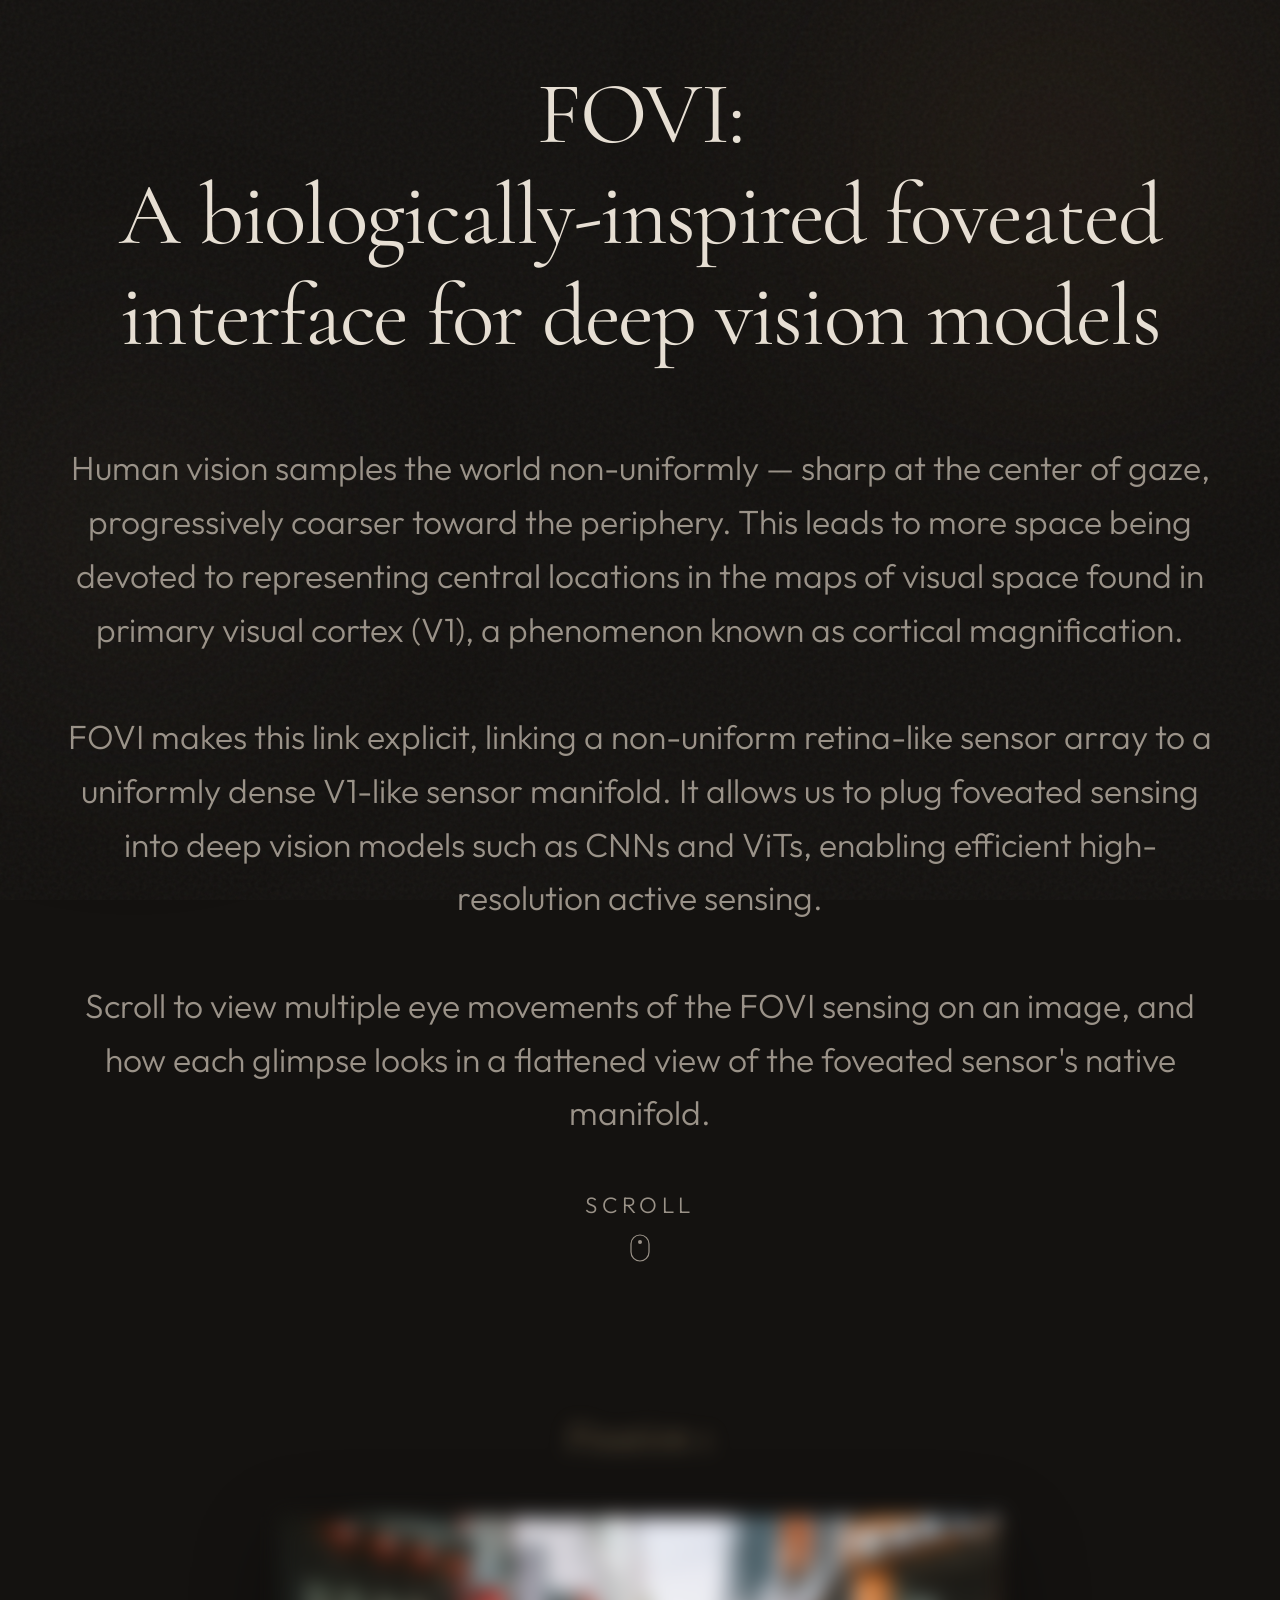
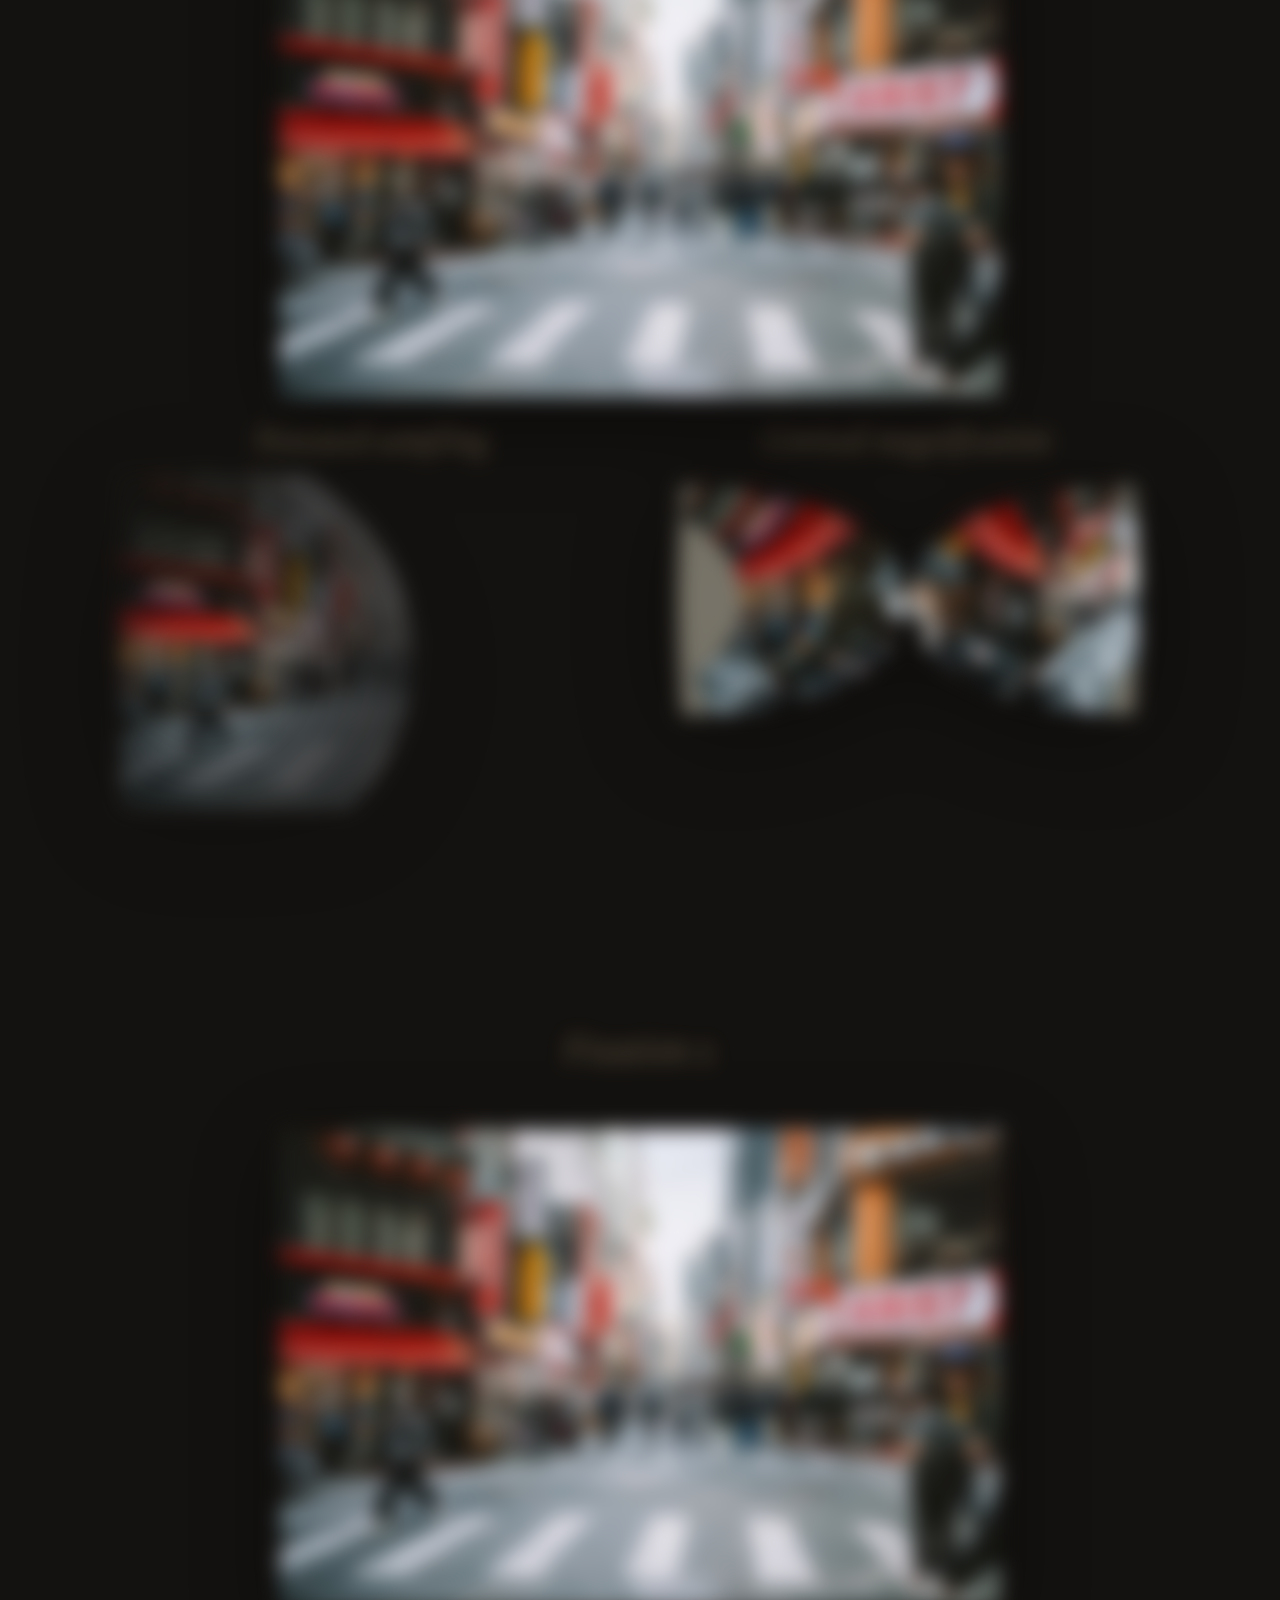
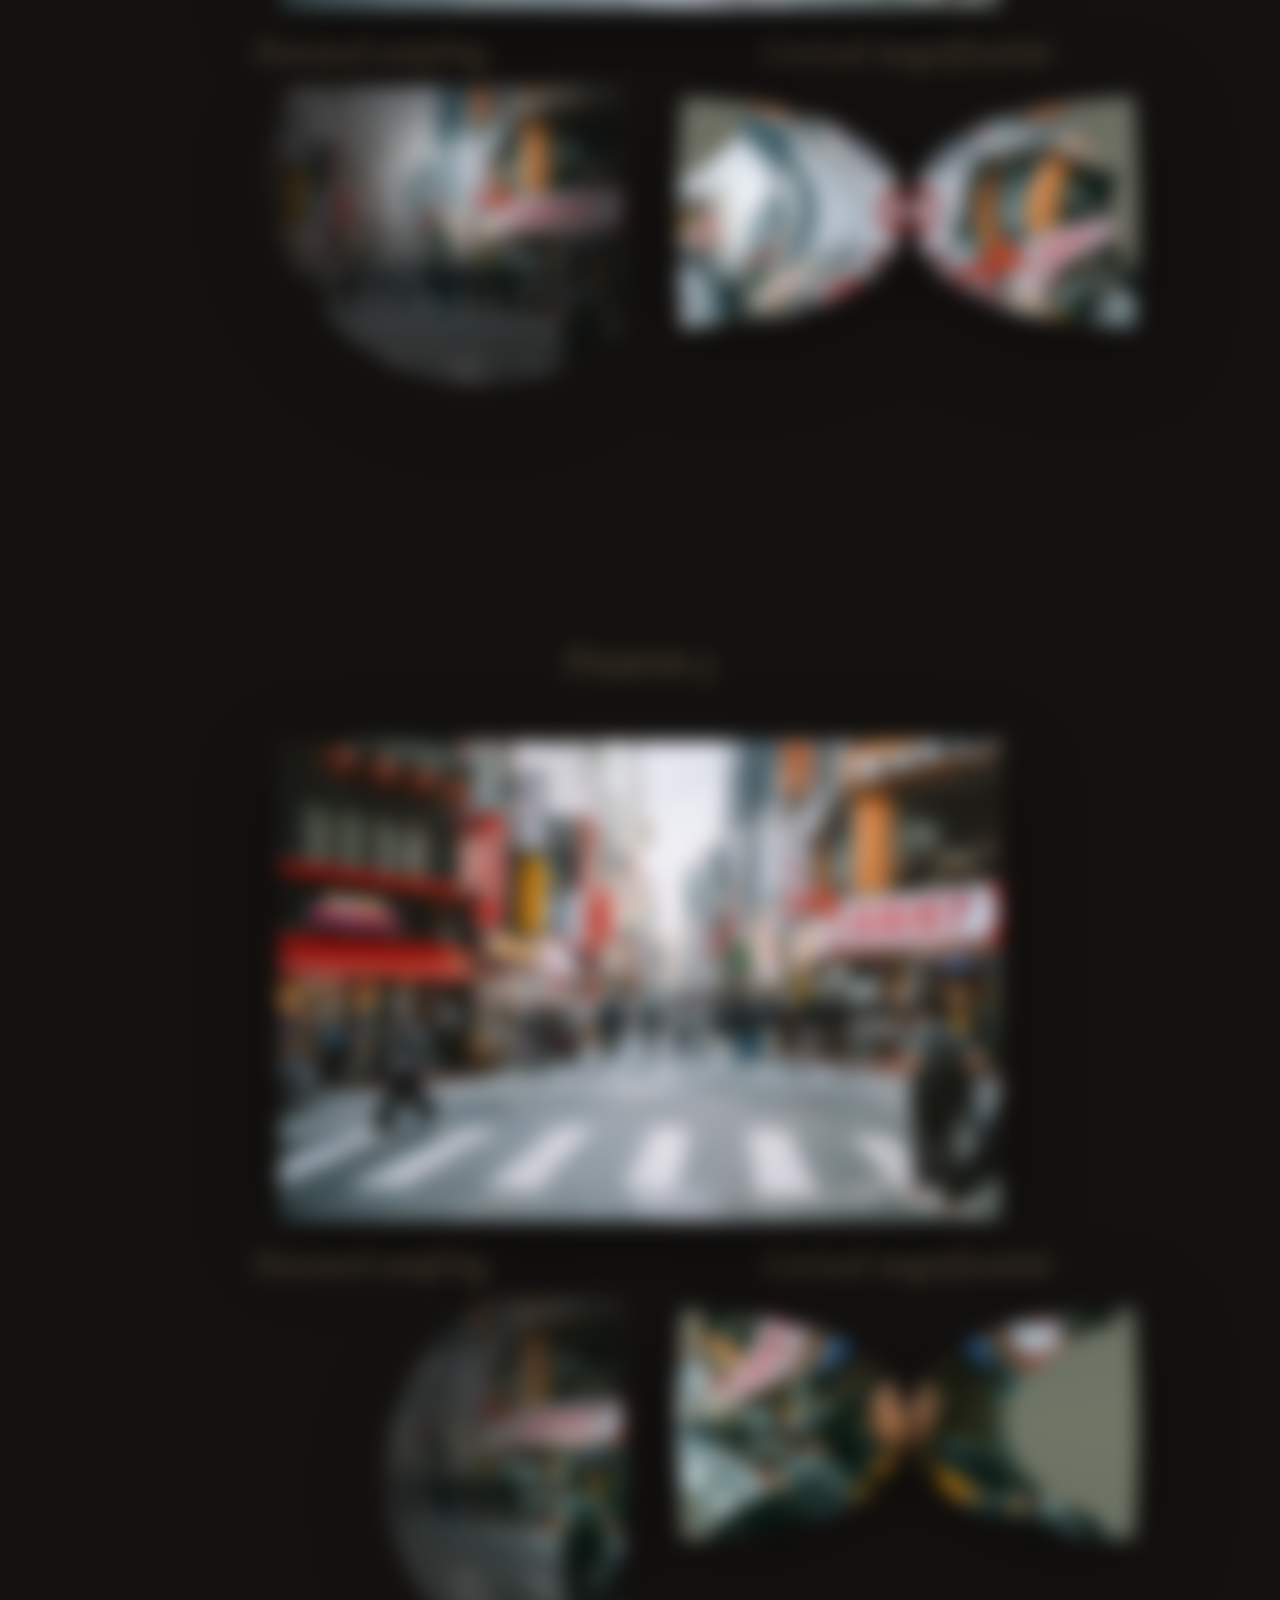
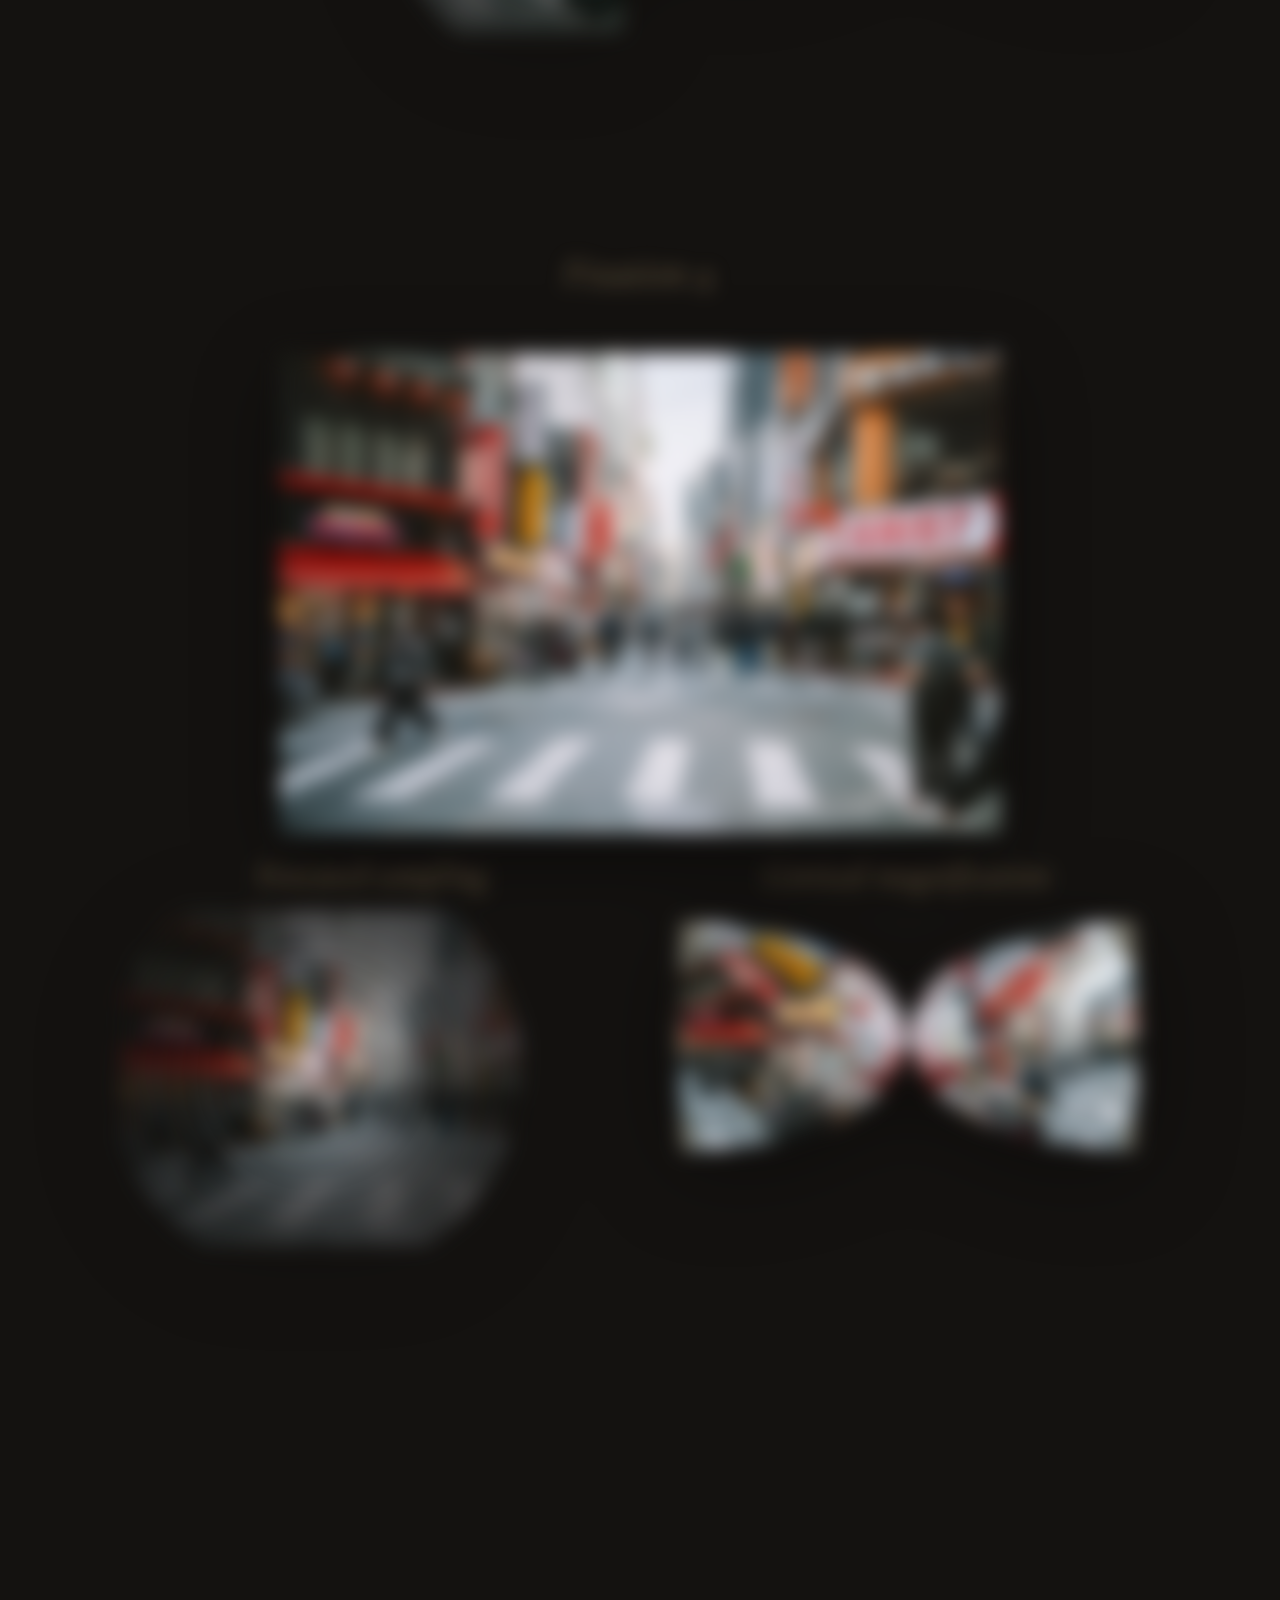
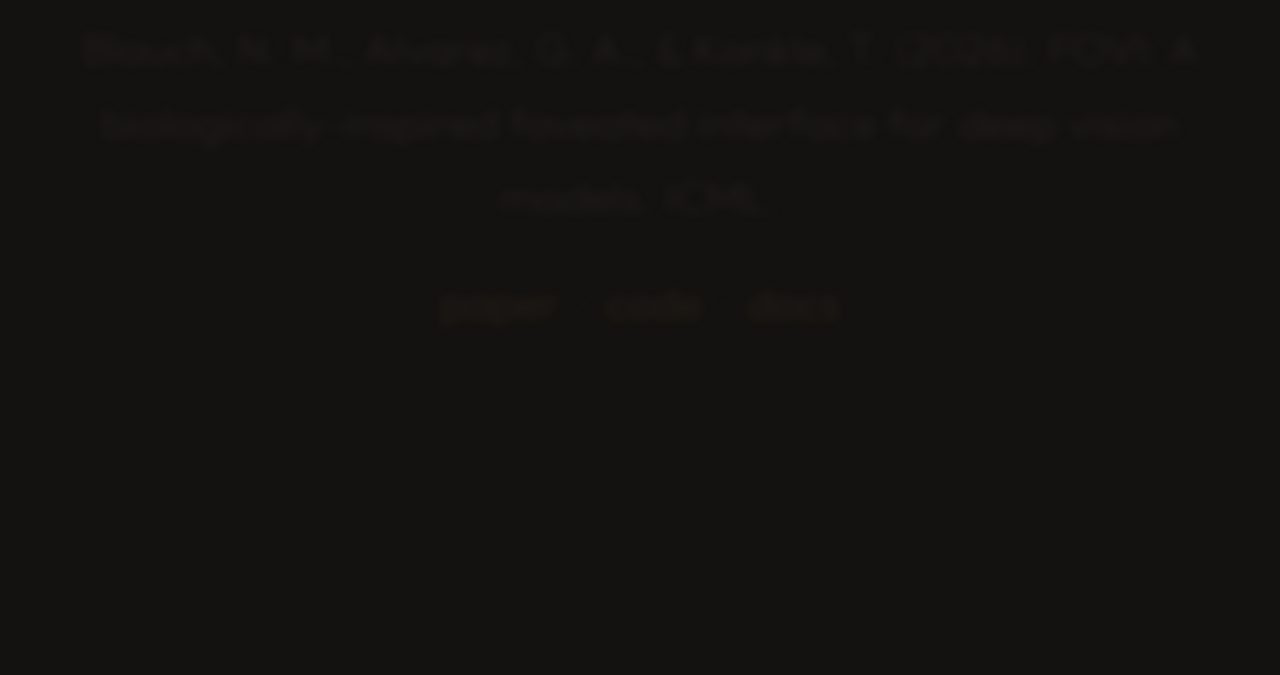
==== web/foveated-player/index.html @ 20cbcf08 "Add interactive foveated sampling demo and restructure GitHub Pages layout. Serve the scroll-driven " ====
<!DOCTYPE html>
<html lang="en">
<head>
  <meta charset="UTF-8">
  <meta name="viewport" content="width=device-width, initial-scale=1.0">
  <title>FOVI — Foveated sampling demo</title>
  <link rel="preconnect" href="https://fonts.googleapis.com">
  <link rel="preconnect" href="https://fonts.gstatic.com" crossorigin>
  <link href="https://fonts.googleapis.com/css2?family=Cormorant+Garamond:ital,wght@0,400;0,500;1,400&family=Outfit:wght@300;400&display=swap" rel="stylesheet">
  <link rel="stylesheet" href="player.css">
</head>
<body>
  <div class="grain" aria-hidden="true"></div>
  <div class="glow glow-a" aria-hidden="true"></div>
  <div class="glow glow-b" aria-hidden="true"></div>

  <header class="intro" id="intro">
    <h1>FOVI:<br>A biologically-inspired foveated interface for deep vision models</h1>
    <p class="lede"><br>Human vision samples the world non-uniformly — sharp at the center of gaze, progressively coarser toward the periphery. This leads to more space being devoted to representing central locations in the maps of visual space found in primary visual cortex (V1), a phenomenon known as cortical magnification. 
    <br><br> 
    FOVI makes this link explicit, linking a non-uniform retina-like sensor array to a uniformly dense V1-like sensor manifold. It allows us to plug foveated sensing into deep vision models such as CNNs and ViTs, enabling efficient high-resolution active sensing. 
    <br><br>  
    Scroll to view multiple eye movements of the FOVI sensing on an image, and how each glimpse looks in a flattened view of the foveated sensor's native manifold. 
    </p>
    <div class="scroll-hint">
      <span>Scroll</span>
      <svg width="20" height="28" viewBox="0 0 20 28" fill="none" aria-hidden="true">
        <rect x="1" y="1" width="18" height="26" rx="9" stroke="currentColor" stroke-width="1.2"/>
        <circle class="scroll-dot" cx="10" cy="8" r="2" fill="currentColor"/>
      </svg>
    </div>
  </header>

  <main class="sequence" id="sequence" aria-live="polite"></main>

  <footer class="outro" id="outro">
    <div class="outro-inner">
      <p class="outro-citation">
        Blauch, N. M., Alvarez, G. A., &amp; Konkle, T. (2026). FOVI: A biologically-inspired foveated interface for deep vision models. ICML.
      </p>
      <nav class="outro-links" aria-label="Project links">
        <a href="https://arxiv.org/abs/2602.03766" target="_blank" rel="noopener noreferrer">paper</a>
        <span class="outro-links-sep" aria-hidden="true">·</span>
        <a href="https://github.com/nblauch/fovi" target="_blank" rel="noopener noreferrer">code</a>
        <span class="outro-links-sep" aria-hidden="true">·</span>
        <a href="docs/">docs</a>
      </nav>
    </div>
  </footer>

  <script src="player.js"></script>
</body>
</html>
---- web/foveated-player/player.css ----
:root {
  --bg: #141210;
  --bg-soft: #1c1916;
  --text: #e8e0d4;
  --text-dim: #9a9288;
  --accent: #c4a574;
  --accent-soft: rgba(196, 165, 116, 0.15);
  --ease-out: cubic-bezier(0.22, 1, 0.36, 1);
  --font-display: "Cormorant Garamond", "Times New Roman", serif;
  --font-body: "Outfit", system-ui, sans-serif;
  --prose-max: min(94vw, 100rem);
  --title-max: min(96vw, 150rem);
}

*,
*::before,
*::after {
  box-sizing: border-box;
}

html {
  scroll-behavior: smooth;
}

body {
  margin: 0;
  font-family: var(--font-body);
  font-weight: 300;
  font-size: 2rem;
  background: var(--bg);
  color: var(--text);
  line-height: 1.6;
  overflow-x: hidden;
}

.grain {
  pointer-events: none;
  position: fixed;
  inset: 0;
  z-index: 1000;
  opacity: 0.045;
  background-image: url("data:image/svg+xml,%3Csvg viewBox='0 0 256 256' xmlns='http://www.w3.org/2000/svg'%3E%3Cfilter id='n'%3E%3CfeTurbulence type='fractalNoise' baseFrequency='0.85' numOctaves='4' stitchTiles='stitch'/%3E%3C/filter%3E%3Crect width='100%25' height='100%25' filter='url(%23n)'/%3E%3C/svg%3E");
}

.glow {
  pointer-events: none;
  position: fixed;
  border-radius: 50%;
  filter: blur(90px);
  opacity: 0.35;
  z-index: 0;
}

.glow-a {
  width: 55vw;
  height: 55vw;
  top: -15vw;
  right: -10vw;
  background: radial-gradient(circle, #3d2e1f 0%, transparent 70%);
}

.glow-b {
  width: 45vw;
  height: 45vw;
  bottom: 10vh;
  left: -12vw;
  background: radial-gradient(circle, #2a2520 0%, transparent 70%);
}

.intro {
  position: relative;
  z-index: 1;
  min-height: 92vh;
  display: flex;
  flex-direction: column;
  align-items: center;
  justify-content: center;
  text-align: center;
  padding: 4rem clamp(1.25rem, 5vw, 4rem) 3rem;
}

.eyebrow {
  margin: 0 0 0.75rem;
  font-size: 1.5rem;
  letter-spacing: 0.28em;
  text-transform: uppercase;
  color: var(--accent);
  width: 100%;
  max-width: var(--title-max);
}

.intro h1 {
  margin: 0;
  font-family: var(--font-display);
  font-size: clamp(3.5rem, 9vw, 5.5rem);
  font-weight: 400;
  letter-spacing: -0.02em;
  line-height: 1.15;
  width: 100%;
  max-width: var(--title-max);
}

.lede {
  margin: 1.25rem auto 0;
  width: 100%;
  max-width: var(--prose-max);
  font-size: 2.1rem;
  color: var(--text-dim);
}

.scroll-hint {
  margin-top: 3rem;
  display: flex;
  flex-direction: column;
  align-items: center;
  gap: 0.6rem;
  font-size: 1.4rem;
  letter-spacing: 0.2em;
  text-transform: uppercase;
  color: var(--text-dim);
  animation: float 2.8s var(--ease-out) infinite;
}

.scroll-dot {
  animation: scroll-pulse 2.8s var(--ease-out) infinite;
}

@keyframes float {
  0%, 100% { transform: translateY(0); opacity: 0.7; }
  50% { transform: translateY(6px); opacity: 1; }
}

@keyframes scroll-pulse {
  0%, 100% { transform: translateY(0); opacity: 0.5; }
  50% { transform: translateY(8px); opacity: 1; }
}

.sequence {
  position: relative;
  z-index: 1;
  max-width: 1080px;
  margin: 0 auto;
  padding: 0 1.25rem 4rem;
}

.beat {
  --reveal: 0;
  min-height: 88vh;
  display: flex;
  align-items: center;
  justify-content: center;
  padding: 4rem 0;
  opacity: calc(0.08 + 0.92 * var(--reveal));
  transform: translateY(calc((1 - var(--reveal)) * 48px))
             scale(calc(0.97 + 0.03 * var(--reveal)));
  filter: blur(calc((1 - var(--reveal)) * 10px));
  transition: opacity 0.05s linear, transform 0.05s linear, filter 0.05s linear;
  will-change: opacity, transform, filter;
}

.fixation-set + .fixation-set {
  margin-top: 3rem;
}

.fixation-set-inner {
  width: 100%;
  display: flex;
  flex-direction: column;
  align-items: center;
  gap: 1rem;
}

.fixation-source {
  width: 100%;
  display: flex;
  flex-direction: column;
  align-items: center;
  gap: 1rem;
}

.fixation-views {
  width: 100%;
}

.beat-inner {
  width: 100%;
  display: flex;
  flex-direction: column;
  align-items: center;
  gap: 1rem;
}

.beat-index {
  font-family: var(--font-display);
  font-size: 2.2rem;
  font-style: italic;
  color: var(--accent);
  letter-spacing: 0.06em;
}

.source-frame {
  position: relative;
  width: min(92vw, 720px);
  border-radius: 2px;
  overflow: hidden;
  box-shadow:
    0 24px 80px rgba(0, 0, 0, 0.45),
    0 0 0 1px rgba(196, 165, 116, 0.08);
}

.source-frame canvas,
.source-frame img {
  display: block;
  width: 100%;
  height: auto;
  vertical-align: middle;
}

.views-pair {
  width: 100%;
  display: grid;
  grid-template-columns: 1fr 1fr;
  gap: clamp(1rem, 2.5vw, 2rem);
  align-items: start;
}

.view-cell {
  display: flex;
  flex-direction: column;
  align-items: center;
  gap: 0.65rem;
  width: 100%;
}

.view-subtitle {
  margin: 0;
  font-family: var(--font-display);
  font-size: 2rem;
  font-style: italic;
  letter-spacing: 0.04em;
  color: var(--accent);
  text-align: center;
}

@media (max-width: 720px) {
  .views-pair {
    grid-template-columns: 1fr;
  }
}

.view-frame {
  position: relative;
  border-radius: 2px;
  overflow: visible;
  background: transparent;
  display: flex;
  align-items: center;
  justify-content: center;
  min-height: 180px;
  width: 100%;
}

.view-frame--global {
  max-height: min(70vh, 520px);
  width: 100%;
}

.view-frame--flat {
  aspect-ratio: 2 / 1;
  max-height: min(70vh, 520px);
}

.view-frame img {
  display: block;
  max-width: 100%;
  max-height: 100%;
  width: auto;
  height: auto;
  object-fit: contain;
  filter: drop-shadow(0 16px 48px rgba(0, 0, 0, 0.45));
}

.outro {
  position: relative;
  z-index: 1;
  min-height: 100vh;
  display: flex;
  align-items: center;
  justify-content: center;
  padding: 6rem clamp(1.25rem, 5vw, 4rem) 12rem;
  --reveal: 0;
  opacity: calc(0.1 + 0.9 * var(--reveal));
  filter: blur(calc((1 - var(--reveal)) * 6px));
}

.outro-inner {
  width: 100%;
  max-width: var(--prose-max);
  text-align: center;
}

.outro-citation {
  margin: 0;
  font-size: 2.8rem;
  line-height: 1.65;
  color: var(--text-dim);
}

.outro-citation a {
  color: var(--accent);
  text-decoration: none;
  border-bottom: 1px solid rgba(196, 165, 116, 0.35);
}

.outro-citation a:hover {
  border-bottom-color: var(--accent);
}

.outro-links {
  margin: 2rem 0 0;
  display: flex;
  flex-wrap: wrap;
  align-items: center;
  justify-content: center;
  gap: 0.75rem 1.25rem;
  font-size: 2.8rem;
  line-height: 1.65;
}

.outro-links a {
  color: var(--accent);
  text-decoration: none;
  border-bottom: 1px solid rgba(196, 165, 116, 0.35);
}

.outro-links a:hover {
  border-bottom-color: var(--accent);
}

.outro-links-sep {
  color: var(--text-dim);
}

.loading {
  min-height: 50vh;
  display: flex;
  align-items: center;
  justify-content: center;
  color: var(--text-dim);
  font-style: italic;
  font-family: var(--font-display);
  font-size: 2.4rem;
}

.error {
  color: #c49a8a;
  text-align: center;
  padding: 3rem;
  font-size: 2rem;
}

@media (prefers-reduced-motion: reduce) {
  .beat,
  .outro {
    filter: none;
    transform: none;
    opacity: 1;
    transition: none;
  }

  .scroll-hint {
    animation: none;
  }
}
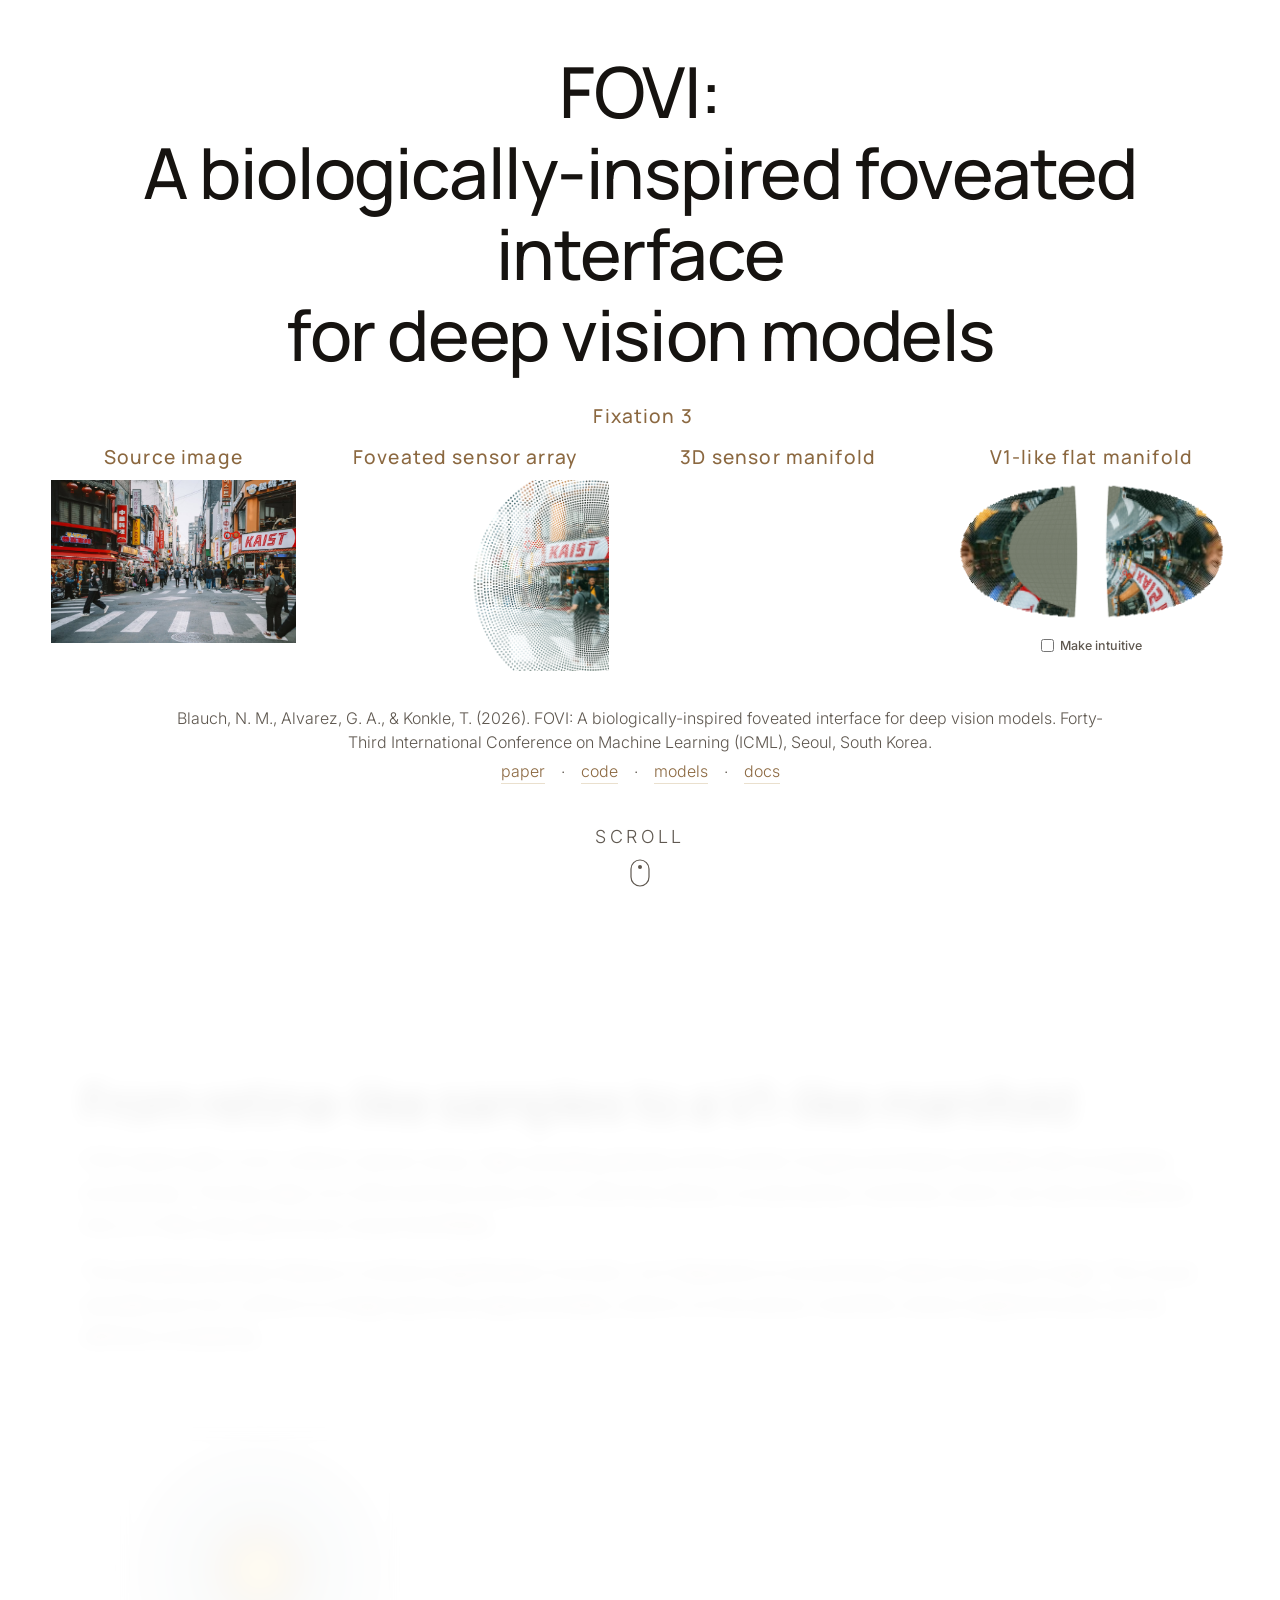
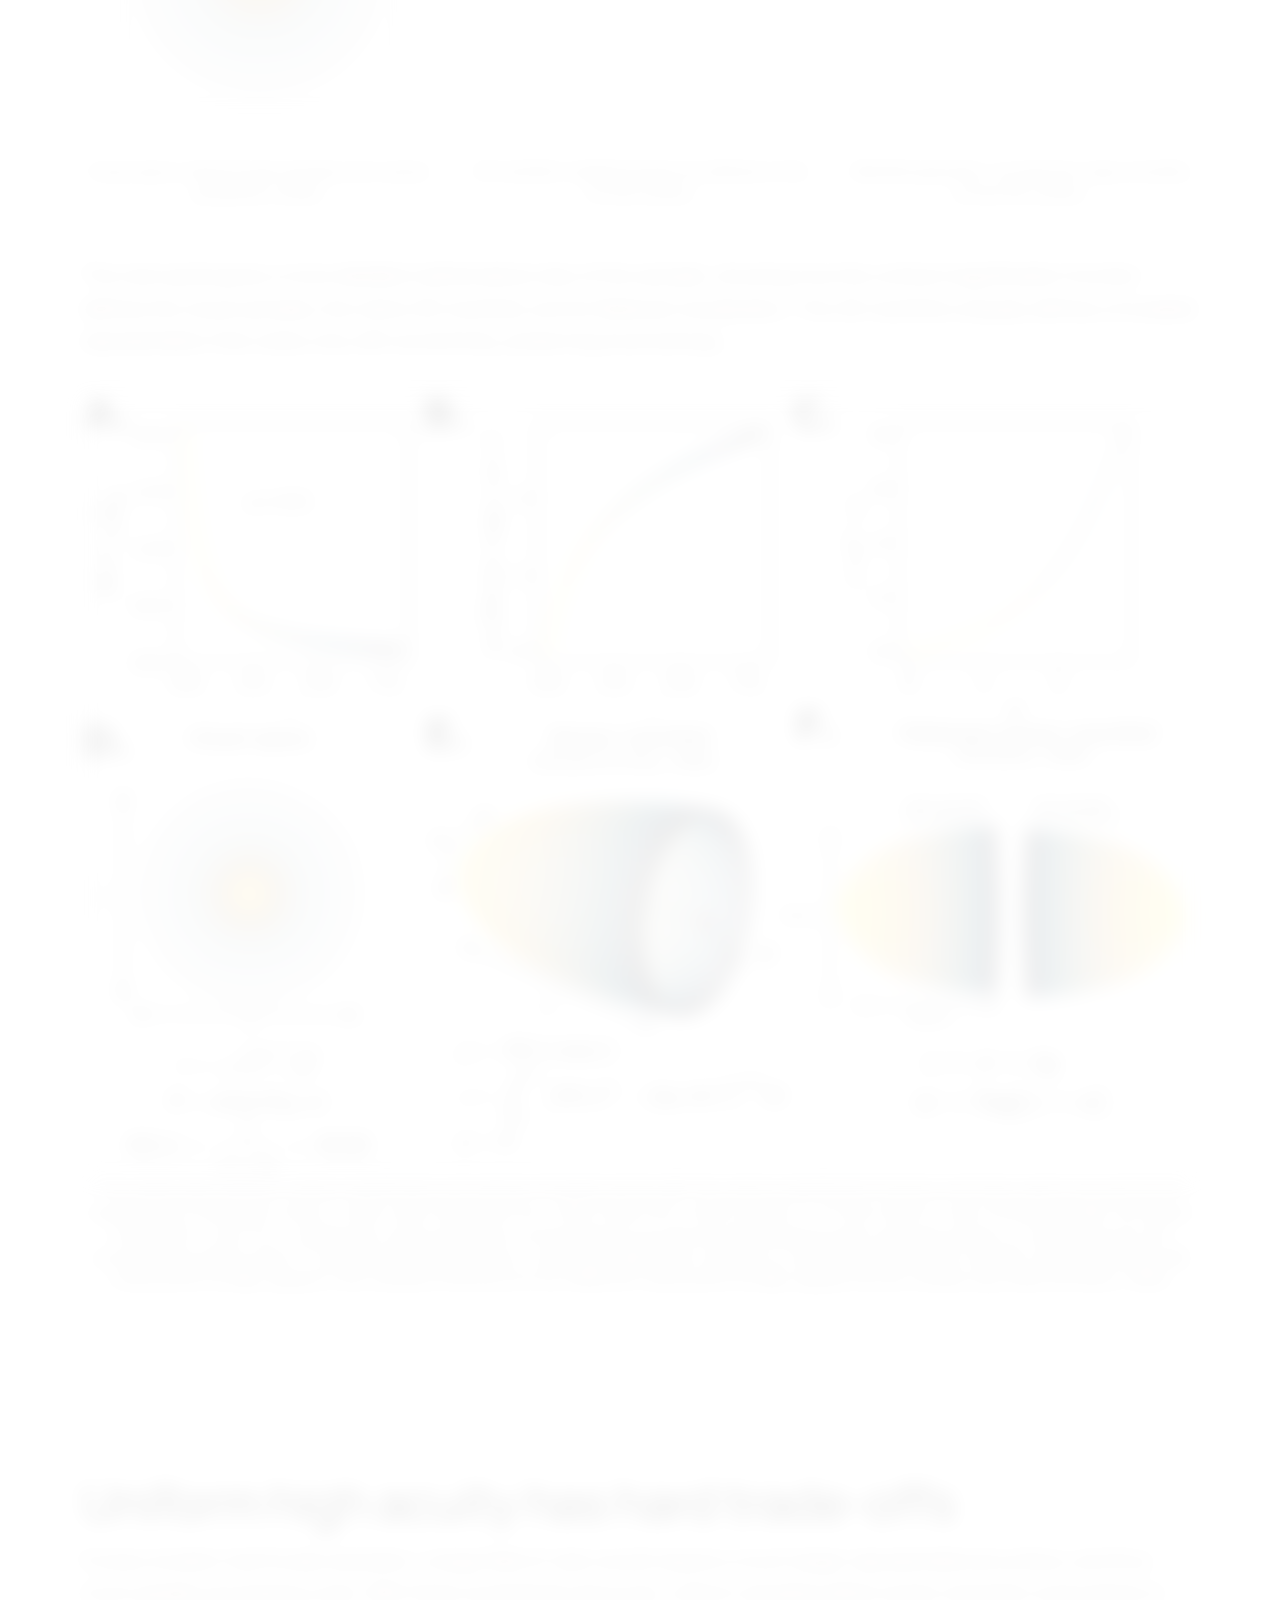
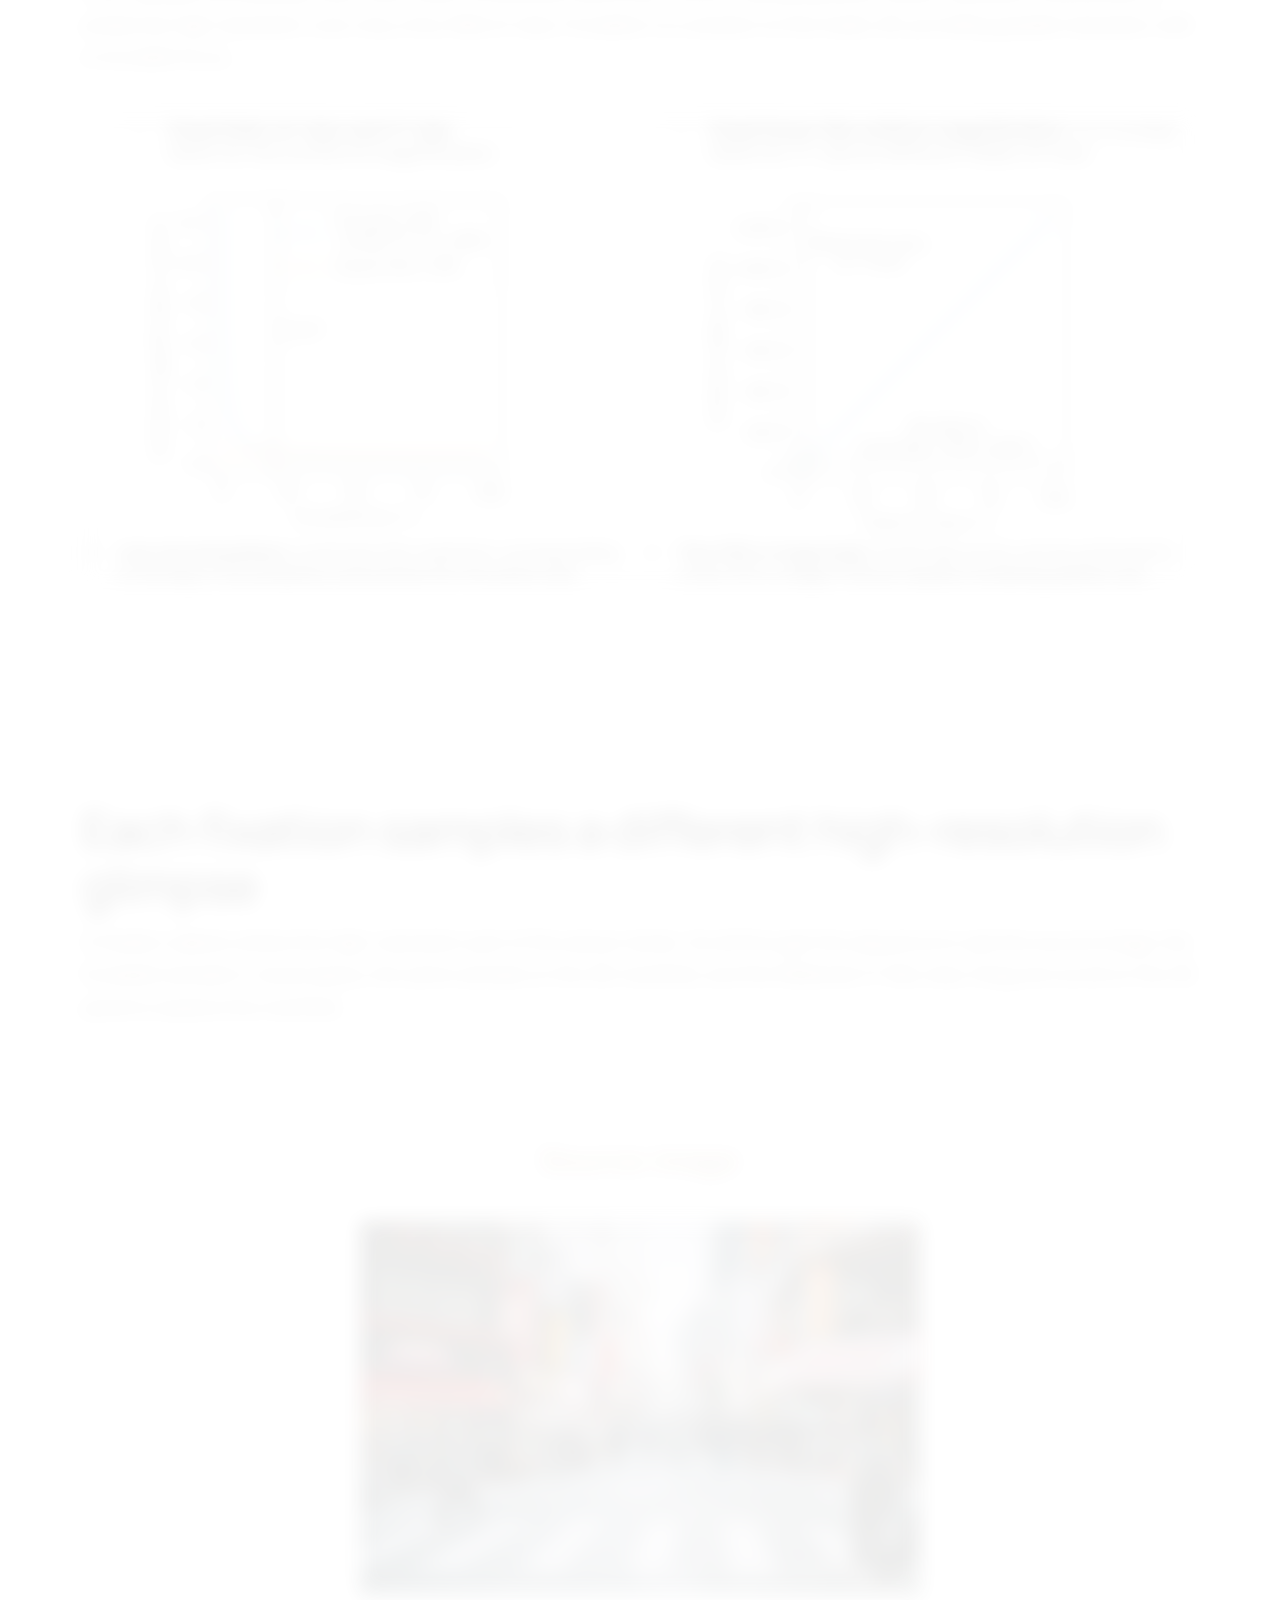
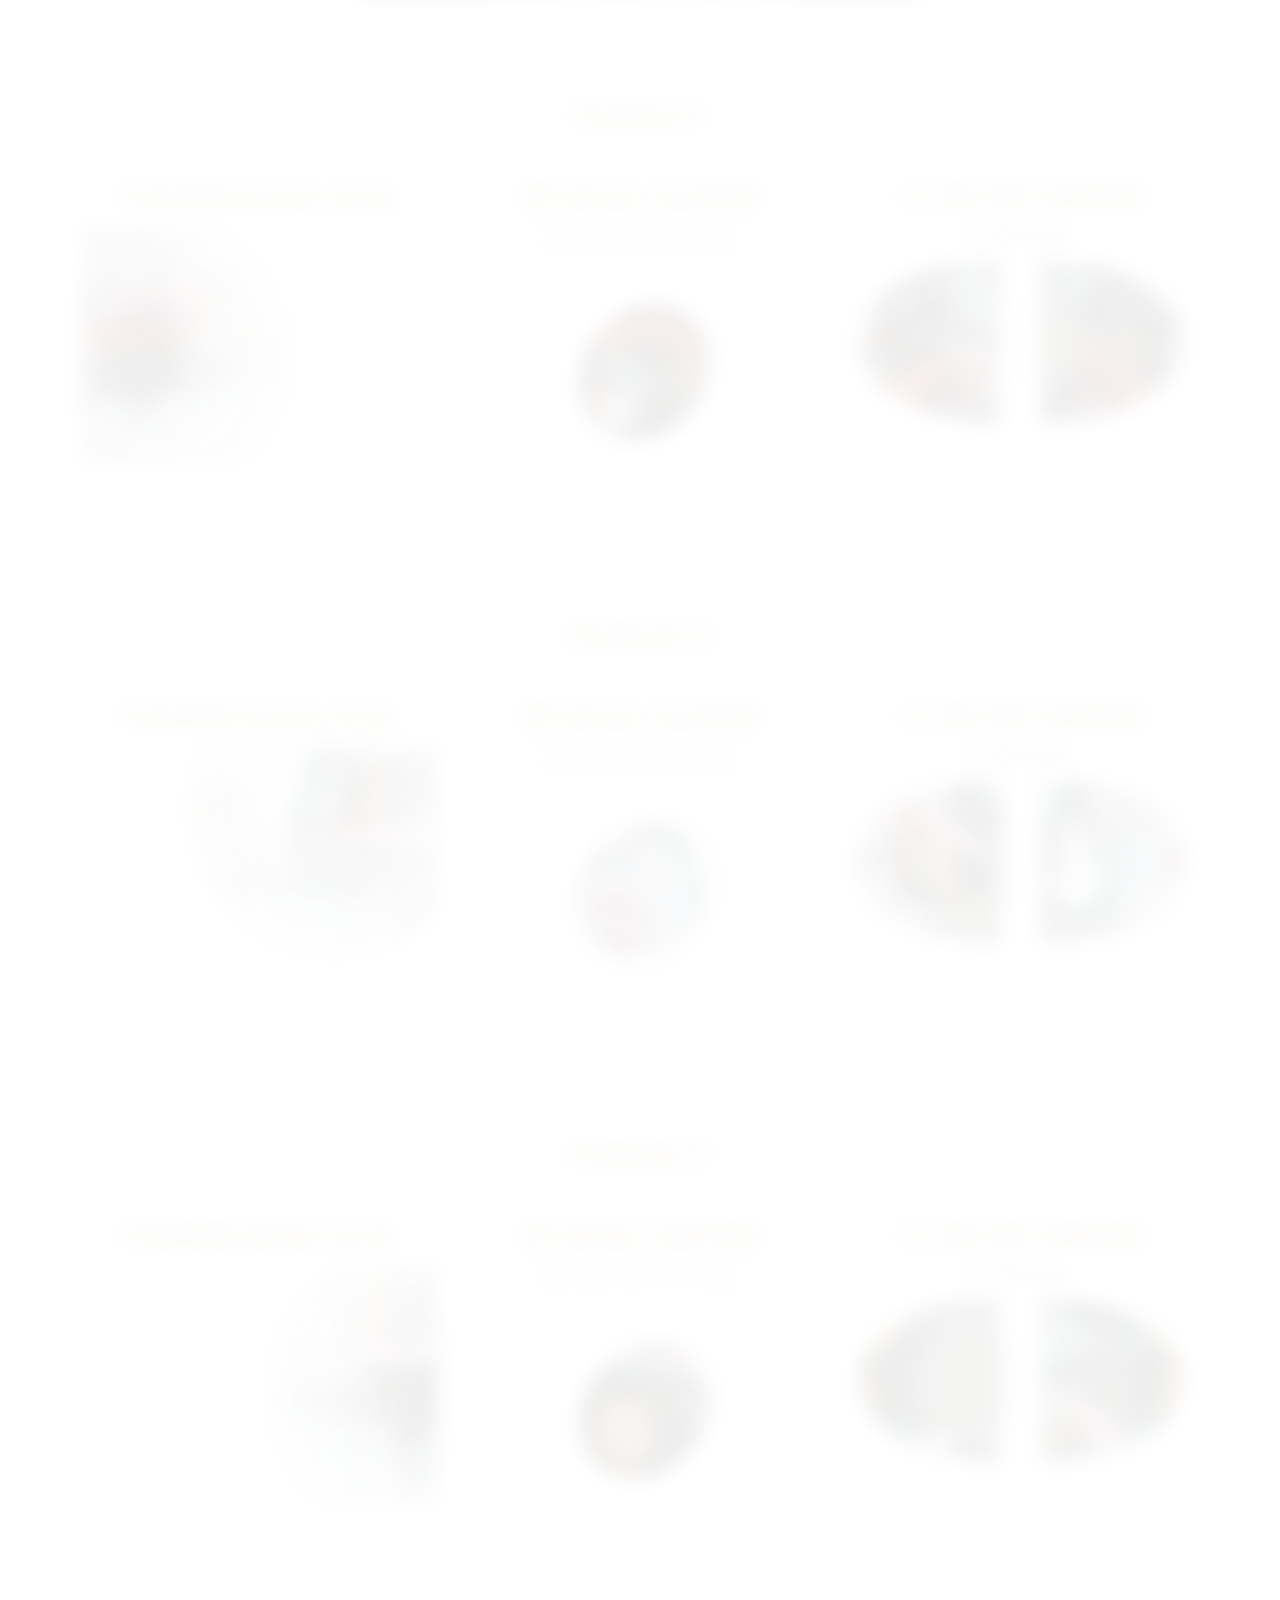
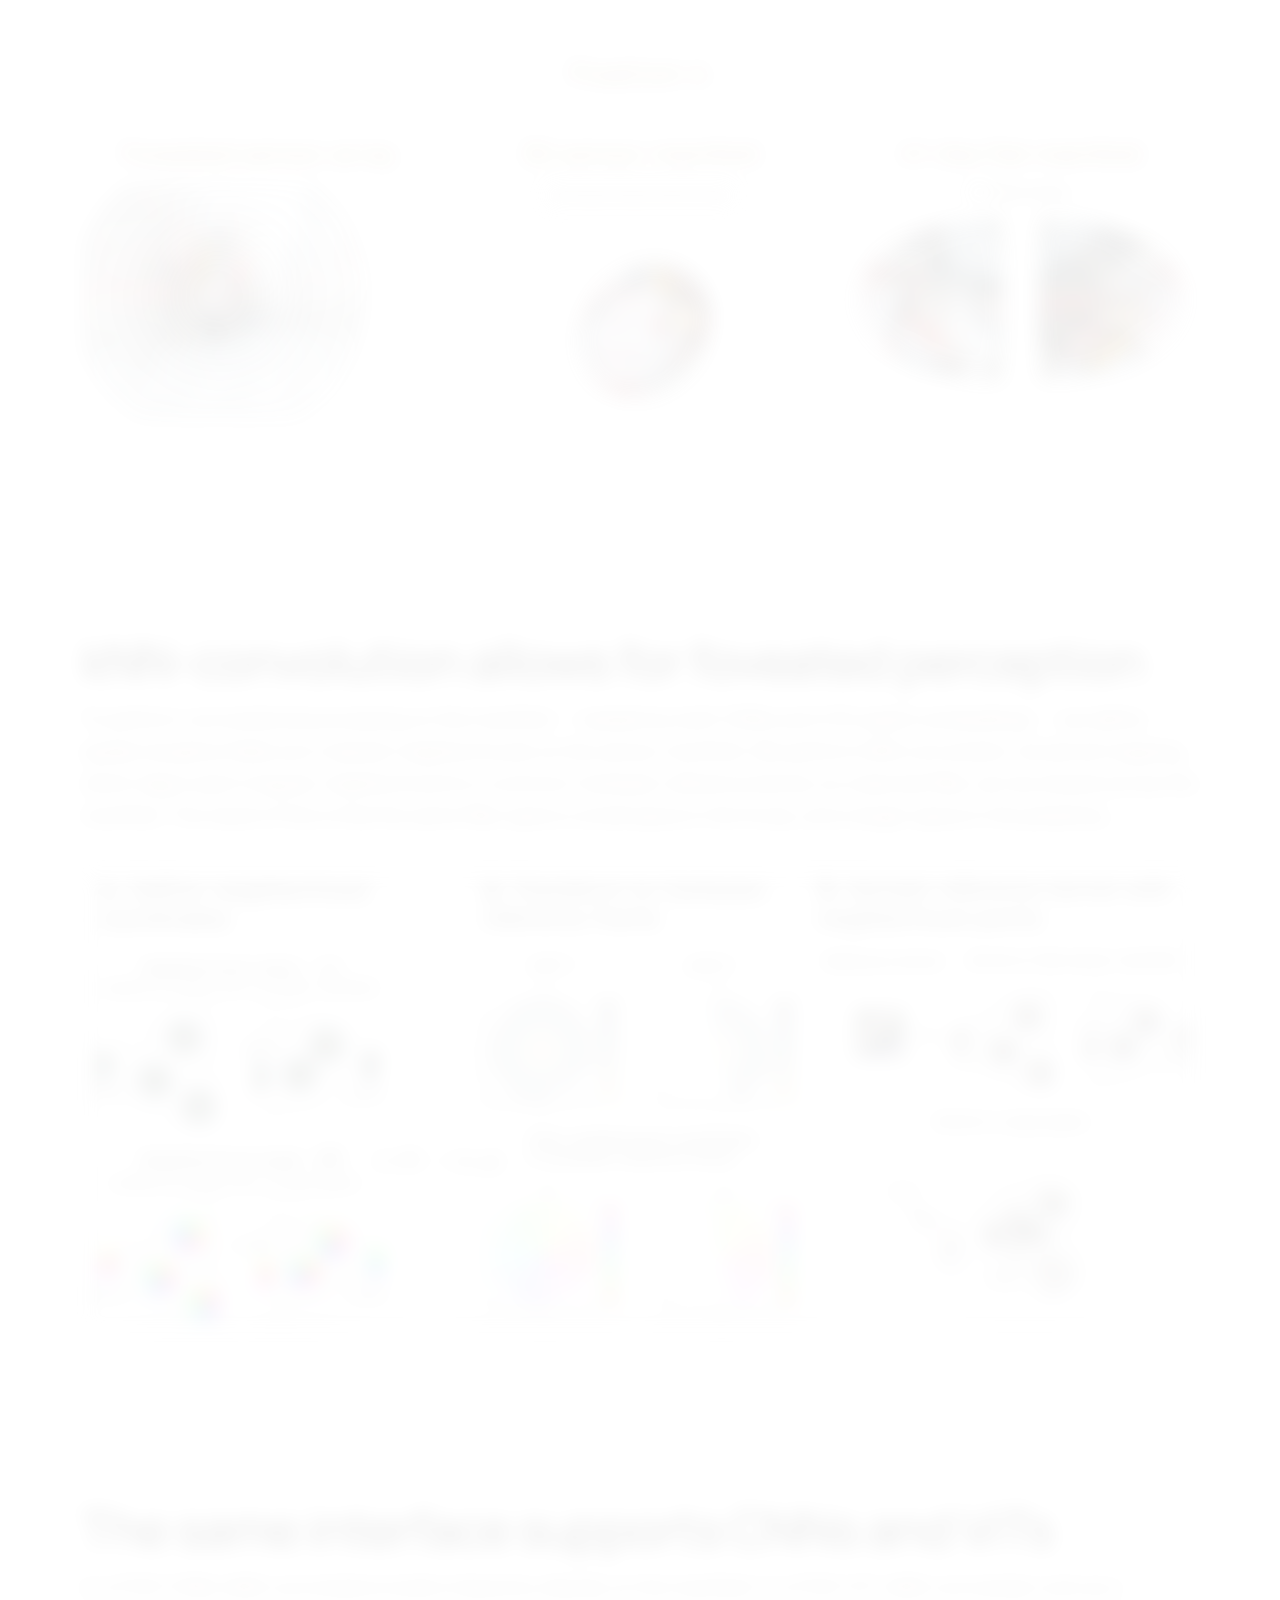
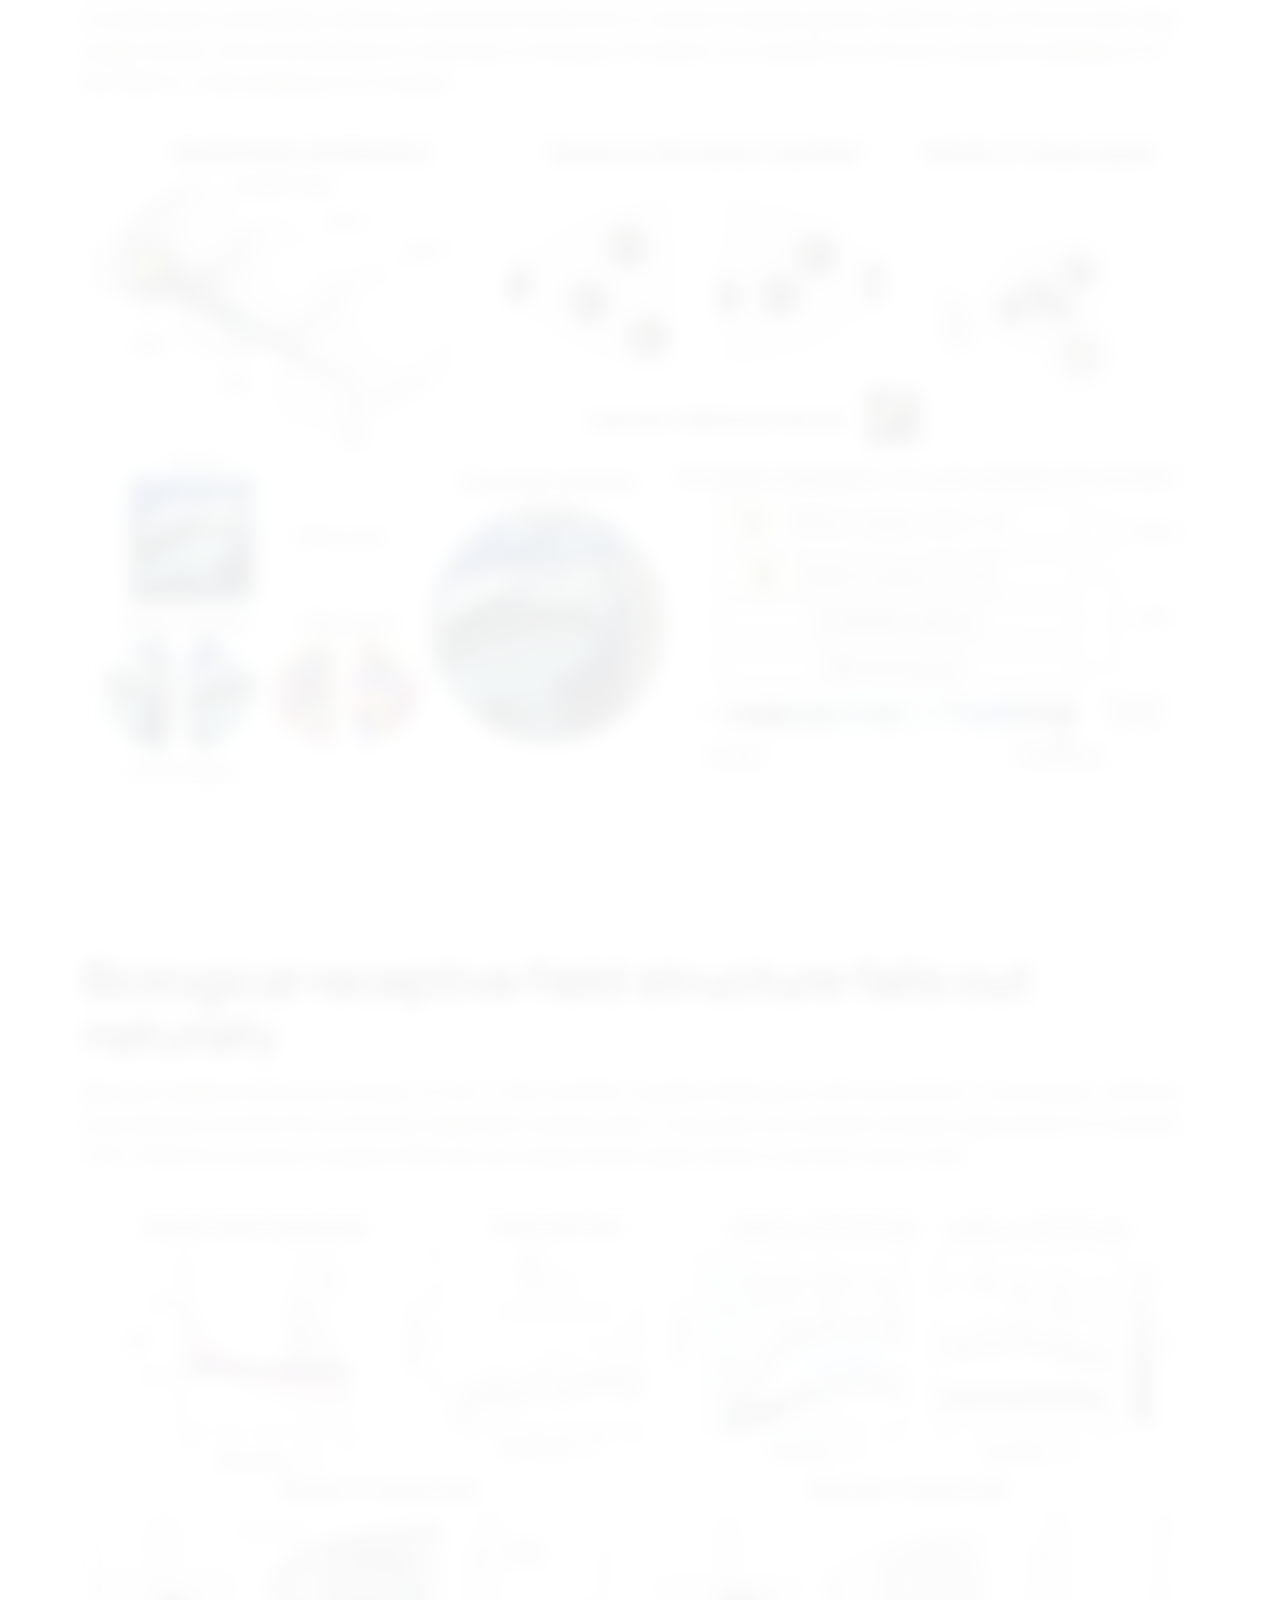
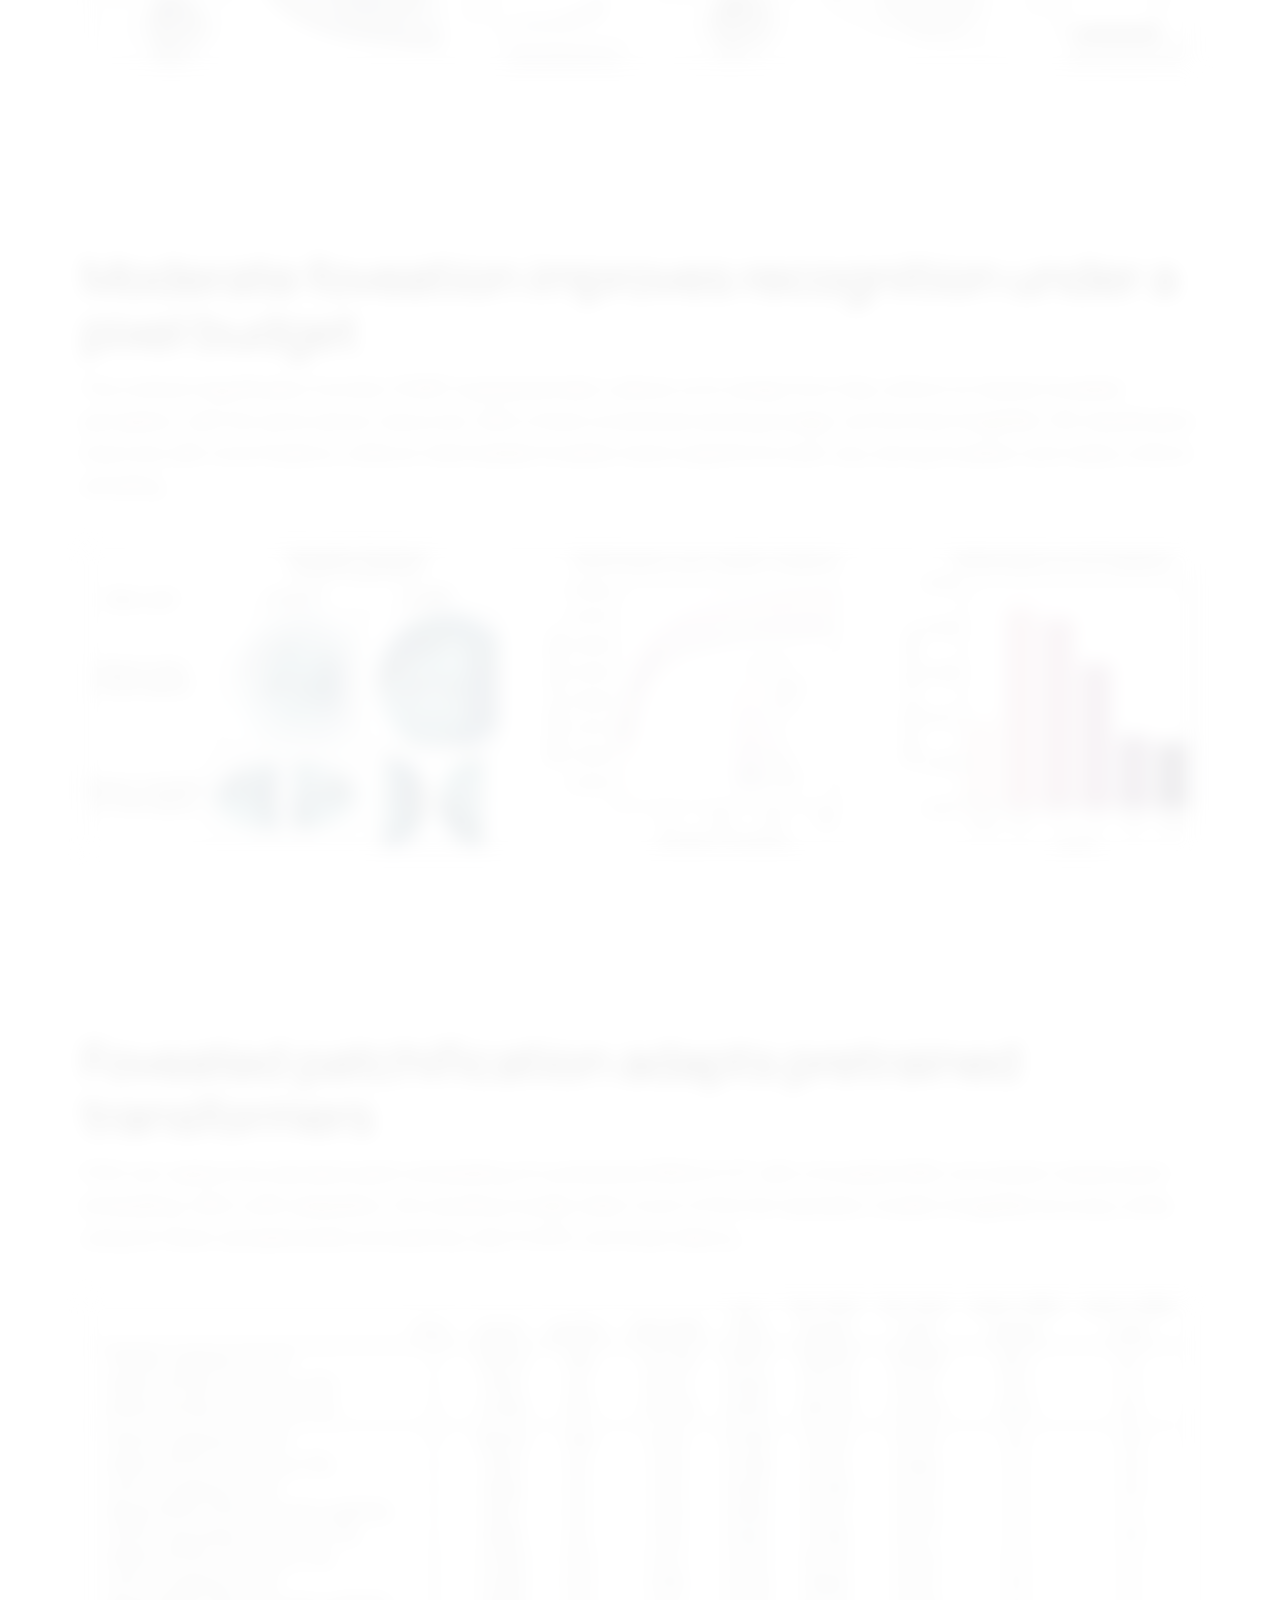
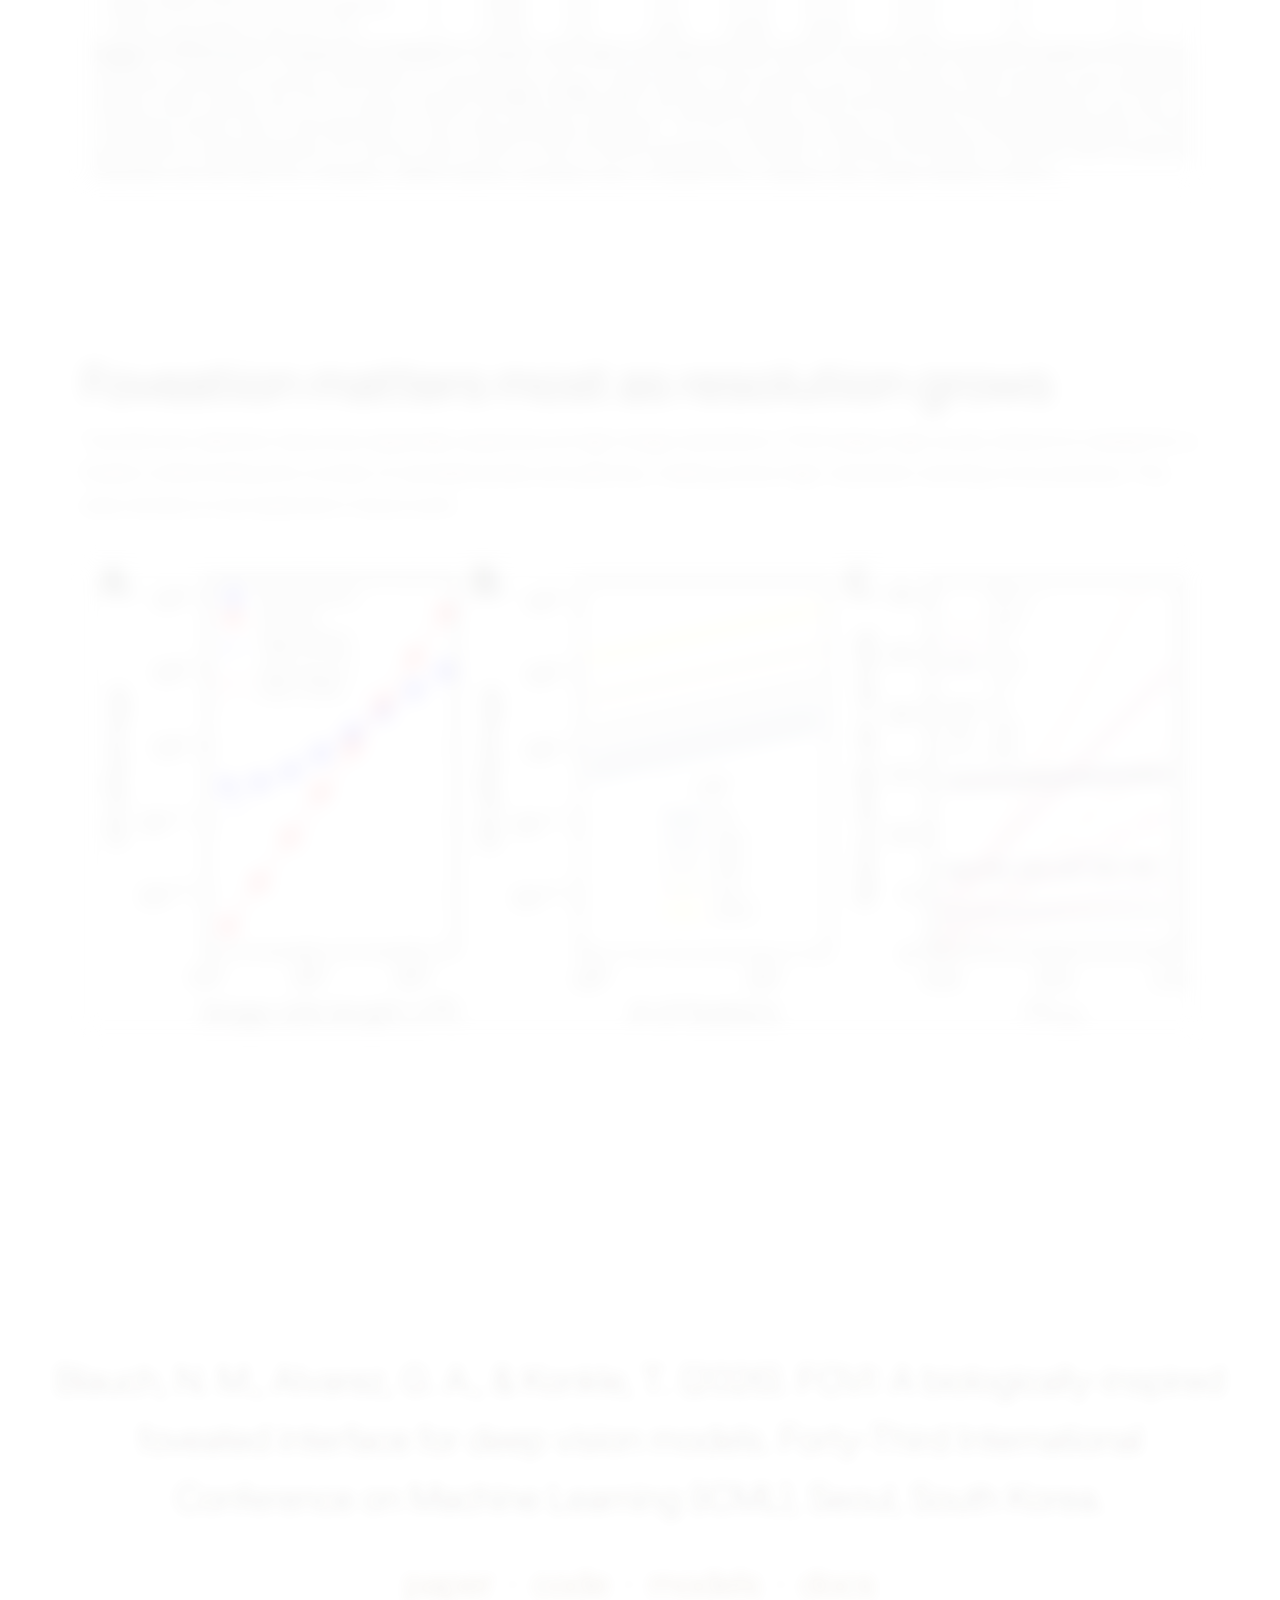
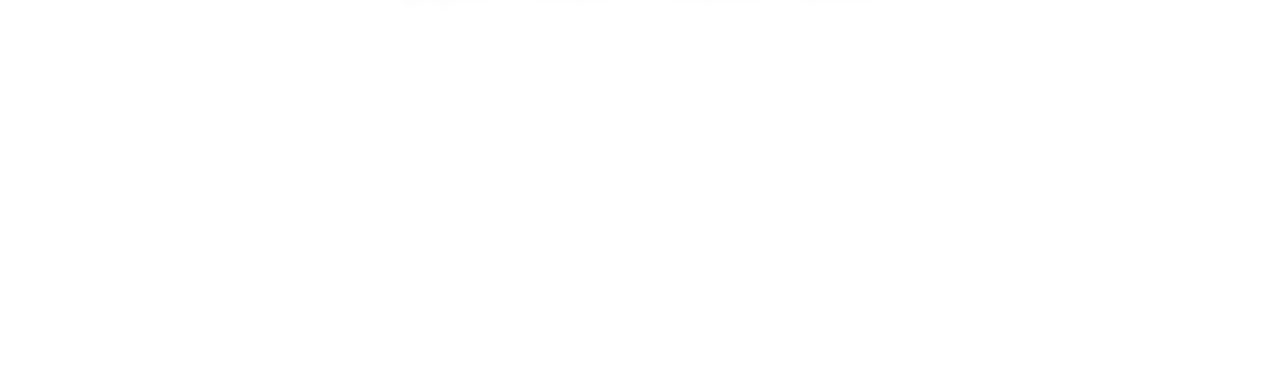
==== commit 00d19428: "update website" ====
--- a/web/foveated-player/index.html
+++ b/web/foveated-player/index.html
@@ -6,8 +6,9 @@
   <title>FOVI — Foveated sampling demo</title>
   <link rel="preconnect" href="https://fonts.googleapis.com">
   <link rel="preconnect" href="https://fonts.gstatic.com" crossorigin>
-  <link href="https://fonts.googleapis.com/css2?family=Cormorant+Garamond:ital,wght@0,400;0,500;1,400&family=Outfit:wght@300;400&display=swap" rel="stylesheet">
+  <link href="https://fonts.googleapis.com/css2?family=Inter:wght@300;400;500&family=Manrope:wght@400;500;600&display=swap" rel="stylesheet">
   <link rel="stylesheet" href="player.css">
+  <script src="https://cdn.plot.ly/plotly-2.35.2.min.js" defer></script>
 </head>
 <body>
   <div class="grain" aria-hidden="true"></div>
@@ -15,13 +16,24 @@
   <div class="glow glow-b" aria-hidden="true"></div>
 
   <header class="intro" id="intro">
-    <h1>FOVI:<br>A biologically-inspired foveated interface for deep vision models</h1>
-    <p class="lede"><br>Human vision samples the world non-uniformly — sharp at the center of gaze, progressively coarser toward the periphery. This leads to more space being devoted to representing central locations in the maps of visual space found in primary visual cortex (V1), a phenomenon known as cortical magnification. 
-    <br><br> 
-    FOVI makes this link explicit, linking a non-uniform retina-like sensor array to a uniformly dense V1-like sensor manifold. It allows us to plug foveated sensing into deep vision models such as CNNs and ViTs, enabling efficient high-resolution active sensing. 
-    <br><br>  
-    Scroll to view multiple eye movements of the FOVI sensing on an image, and how each glimpse looks in a flattened view of the foveated sensor's native manifold. 
-    </p>
+    <h1>FOVI:<br>A biologically-inspired foveated interface<br>for deep vision models</h1>
+    <div class="intro-highlight" id="intro-highlight" aria-label="Animated FOVI fixation sequence preview">
+      <p class="intro-highlight-loading">Loading fixation preview…</p>
+    </div>
+    <div class="intro-citation-block">
+      <p class="outro-citation">
+        Blauch, N. M., Alvarez, G. A., &amp; Konkle, T. (2026). FOVI: A biologically-inspired foveated interface for deep vision models. Forty-Third International Conference on Machine Learning (ICML), Seoul, South Korea.
+      </p>
+      <nav class="outro-links" aria-label="Project links">
+        <a href="https://arxiv.org/abs/2602.03766" target="_blank" rel="noopener noreferrer">paper</a>
+        <span class="outro-links-sep" aria-hidden="true">·</span>
+        <a href="https://github.com/nblauch/fovi" target="_blank" rel="noopener noreferrer">code</a>
+        <span class="outro-links-sep" aria-hidden="true">·</span>
+        <a href="https://huggingface.co/fovi-pytorch" target="_blank" rel="noopener noreferrer">models</a>
+        <span class="outro-links-sep" aria-hidden="true">·</span>
+        <a href="docs/">docs</a>
+      </nav>
+    </div>
     <div class="scroll-hint">
       <span>Scroll</span>
       <svg width="20" height="28" viewBox="0 0 20 28" fill="none" aria-hidden="true">
@@ -31,17 +43,151 @@
     </div>
   </header>
 
-  <main class="sequence" id="sequence" aria-live="polite"></main>
+  <main class="story" id="story">
+    <section class="story-section story-reveal" aria-labelledby="summary-title">
+      <div class="story-copy">
+        <h2 id="summary-title">From retina-like samples to a V1-like manifold</h2>
+        <p>
+          FOVI starts with a non-uniform sensor array: high sampling density at the center of gaze and fewer samples with increasing eccentricity. The key step is to reformat that array into a uniformly dense, curved sensor manifold, which can also be flattened into a V1-like map split across visual hemifields.
+        </p>
+        <p>
+          The sampling density follows a cortical magnification function, so it depends on eccentricity rather than polar angle. The visual samples are non-uniform in image space but approximately uniform on the sensor manifold, where neighborhoods can be defined consistently.
+        </p>
+      </div>
+      <div class="manifold-triptych" aria-label="Sensor manifold transformation">
+        <figure class="story-figure story-figure--panel story-figure--retina">
+          <img src="assets/3a_retina.png" alt="Retina-like foveated sampling array with dense central sampling and coarser peripheral sampling." loading="lazy">
+          <figcaption>Visual space: dense foveal samples and coarser peripheral context.</figcaption>
+        </figure>
+        <figure class="story-figure story-figure--panel">
+          <video src="assets/3b_manifold_nn.mp4" autoplay loop muted playsinline preload="metadata" aria-label="Animated nearest-neighbor relationships on the 3D sensor manifold."></video>
+          <figcaption>3D manifold: neighborhoods are defined on the curved surface.</figcaption>
+        </figure>
+        <figure class="story-figure story-figure--panel">
+          <video src="assets/3c_manifold_eccentricity.mp4" autoplay loop muted playsinline preload="metadata" aria-label="Animated eccentricity gradient on the sensor manifold."></video>
+          <figcaption>Manifold geometry: eccentricity maps smoothly across the surface.</figcaption>
+        </figure>
+      </div>
+      <div class="story-copy">
+        <p>
+          The next panel gives a more detailed mathematical view of the sampler, showing how the cortical magnification function defines the visual samples, the native 3D manifold, and its flattened visualization. This 3D manifold uniquely defines a foveated representation that varies only with eccentricity, preserving local isotropy. 
+        </p>
+      </div>
+      <figure class="story-figure story-figure--wide">
+        <img src="assets/3d_samplers.png" alt="FOVI sampler geometry showing the cortical magnification function, non-uniform samples in visual space, the 3D sensor manifold, and the flattened Schwartz manifold." loading="lazy">
+        <figcaption>
+          The relationship between cortical magnification and isotropic foveated sensing. <strong>A.</strong> The cortical magnification function commonly used to account for the organization of retinotopic maps in visual cortex (Van Essen et al., 1984; Peters et al., 1994). We set <em>a</em> = 0.5 and a field-of-view of 16 degrees. <strong>B.</strong> The integral of the CMF <em>w</em>, from 0 to <em>r</em>, yielding the cortical dimension corresponding to eccentricity. <strong>C.</strong> Sampling evenly along the domain of <em>w</em> and solving for the corresponding retinal radius <em>r</em> to achieve foveated samples in visual space. <strong>D.</strong> Sensor locations in visual space arising from isotropic foveated sampling. <strong>E.</strong> Visual points from <strong>D.</strong> mapped in the manifold of Rovamo &amp; Virsu (1984). <strong>F.</strong> Visual points from <strong>D.</strong> mapped into the complex log model (Schwartz, 1980).
+        </figcaption>
+      </figure>
+    </section>
+
+    <section class="story-section story-reveal" aria-labelledby="tradeoffs-title">
+      <div class="story-copy">
+        <h2 id="tradeoffs-title">Uniform high acuity has hard trade-offs</h2>
+        <p>
+          If every location had foveal resolution, a large field of view would require a much larger representational surface, and thus much greater processing costs. With fixed constrained resources, uniform sampling either lowers resolution everywhere or preserves high resolution over only a tiny field of view. Foveation is a solution to this trade-off, providing graded resolution with a movable focus. 
+        </p>
+      </div>
+      <figure class="story-figure story-figure--wide">
+        <img src="assets/2_uniform_tradeoffs.png" alt="Plots illustrating uniform magnification trade-offs between field of view, V1 size, and visual resolution." loading="lazy">
+      </figure>
+    </section>
+
+    <section class="story-section story-section--demo story-reveal" aria-labelledby="fixations-title">
+      <div class="story-copy">
+        <h2 id="fixations-title">Each fixation samples a different high-resolution glimpse</h2>
+        <p>
+          A fixation selects where the high-resolution part of the sensor lands. Scroll through the sequence to see the source image, the foveated sample in visual space, the same sample on the 3D manifold, and the flattened V1-like view. Drag and scroll on the 3D panel to explore the manifold. 
+        </p>
+      </div>
+    </section>
+
+    <section class="sequence" id="sequence" aria-live="polite"></section>
+
+    <section class="story-section story-reveal" aria-labelledby="kernel-title">
+      <div class="story-copy">
+        <h2 id="kernel-title">kNN-convolution allows for foveated perception</h2>
+        <p>
+          To perform convolutional processing on the manifold -- needed by both CNNs and ViTs (patch embedding) -- we define spatial receptive fields as k-nearest-neighborhoods on the sensor manifold. We perform kNN convolution via kernel mapping, which aligns each irregular neighborhood to a common Cartesian reference kernel, so a learned filter can be shared across the manifold. The result of this is that the same filter spans a small space in the fovea, and a larger space in the periphery.
+        </p>
+      </div>
+      <figure class="story-figure story-figure--wide">
+        <img src="assets/4_kernel_mapping_wide.png" alt="Kernel mapping procedure for kNN-convolution, showing neighborhood coordinates, Cartesian reference frame mapping, and sampled kernels in manifold and visual space." loading="lazy">
+      </figure>
+    </section>
+
+    <section class="story-section story-reveal" aria-labelledby="architecture-title">
+      <div class="story-copy">
+        <h2 id="architecture-title">The same interface supports CNNs and ViTs</h2>
+        <p>
+          In a FOVI-CNN, kNN-convolutions build a hierarchy directly on the manifold. In a FOVI-ViT, kNN-convolution acts as a foveated patch embedding, allowing a pretrained transformer to receive foveated patches while the rest of the encoder stays largely familiar. Since the backbone is otherwise unchanged, this allows us to benefit from the pre-trained knowledge of ViT like DINOv3, while adapting it for foveation. 
+        </p>
+      </div>
+      <figure class="story-figure story-figure--wide">
+        <img src="assets/5_foveated_arch.png" alt="FOVI architecture diagrams showing hierarchical kNN-convolution, manifold kernels, foveated patches, and DINOv3 adaptation." loading="lazy">
+      </figure>
+    </section>
+
+    <section class="story-section story-reveal" aria-labelledby="rf-title">
+      <div class="story-copy">
+        <h2 id="rf-title">Biological receptive field structure falls out naturally</h2>
+        <p>
+          Because neighborhoods are isotropic on the V1-like manifold, receptive fields grow with eccentricity in visual space, while the local isotropy prevents the eccentricity-dependent warping seen in log-polar and warped Cartesian approaches for foveation. FOVI-CNNs thus produce receptive field size and shape trends highly similar to primate visual cortex.
+        </p>
+      </div>
+      <figure class="story-figure story-figure--wide">
+        <img src="assets/6_RFs.png" alt="Receptive field analyses comparing variable cortical magnification, human pRF sizes, model receptive field sizes, and receptive field shapes." loading="lazy">
+      </figure>
+    </section>
+
+    <section class="story-section story-reveal" aria-labelledby="cnn-title">
+      <div class="story-copy">
+        <h2 id="cnn-title">Moderate foveation improves recognition under a pixel budget</h2>
+        <p>
+          The cortical magnification function (CMF) hyperparameter a allows us to sweep from fully uniform to heavily foveated perception, with the same sensor resources. With a fixed constrained sensing budget, we find that ImageNet-100 classification improves with more fixations, while an intermediate foveation level outperforms both very strong foveation and nearly uniform sampling.
+        </p>
+      </div>
+      <figure class="story-figure story-figure--wide">
+        <img src="assets/7_cnn_results.png" alt="FOVI-CNN results showing sampled fixations and ImageNet accuracy as a function of fixation count and foveation strength." loading="lazy">
+      </figure>
+    </section>
+
+    <section class="story-section story-reveal" aria-labelledby="vit-title">
+      <div class="story-copy">
+        <h2 id="vit-title">Foveated patchification adapts pretrained transformers</h2>
+        <p>
+          FOVI can replace the standard patch embedding of a pretrained DINOv3 ViT with a foveated kNN-convolution-based patch embedding. With LoRA adaptation, the resulting models retain much of the full-resolution model's ImageNet accuracy while using far fewer sampled pixels and patches, less FLOPS, and lower latency. 
+        </p>
+      </div>
+      <figure class="story-figure story-figure--wide">
+        <img src="assets/8_vit_results.png" alt="Table comparing FOVI-DINOv3 variants with uniform, weak-FOVI, and log-polar baselines across accuracy, GFLOPs, latency, and memory." loading="lazy">
+      </figure>
+    </section>
+
+    <section class="story-section story-reveal" aria-labelledby="efficiency-title">
+      <div class="story-copy">
+        <h2 id="efficiency-title">Foveation matters most as resolution grows</h2>
+        <p>
+          Transformer attention becomes especially expensive at high image resolutions. FOVI keeps high acuity where it is needed for a fixation while limiting the number of sampled pixels and patches, making active high-resolution sensing more practical. This area remains to be explored in future work. 
+        </p>
+      </div>
+      <figure class="story-figure story-figure--wide">
+        <img src="assets/10_efficiency_vits.png" alt="Efficiency analyses showing GFLOPs scaling with image resolution, fixation count, and local sampling resolution." loading="lazy">
+      </figure>
+    </section>
+  </main>
 
   <footer class="outro" id="outro">
     <div class="outro-inner">
       <p class="outro-citation">
-        Blauch, N. M., Alvarez, G. A., &amp; Konkle, T. (2026). FOVI: A biologically-inspired foveated interface for deep vision models. ICML.
+        Blauch, N. M., Alvarez, G. A., &amp; Konkle, T. (2026). FOVI: A biologically-inspired foveated interface for deep vision models. Forty-Third International Conference on Machine Learning (ICML), Seoul, South Korea.
       </p>
       <nav class="outro-links" aria-label="Project links">
         <a href="https://arxiv.org/abs/2602.03766" target="_blank" rel="noopener noreferrer">paper</a>
         <span class="outro-links-sep" aria-hidden="true">·</span>
         <a href="https://github.com/nblauch/fovi" target="_blank" rel="noopener noreferrer">code</a>
+        <span class="outro-links-sep" aria-hidden="true">·</span>
+        <a href="https://huggingface.co/fovi-pytorch" target="_blank" rel="noopener noreferrer">models</a>
         <span class="outro-links-sep" aria-hidden="true">·</span>
         <a href="docs/">docs</a>
       </nav>
--- a/web/foveated-player/player.css
+++ b/web/foveated-player/player.css
@@ -1,15 +1,15 @@
 :root {
-  --bg: #141210;
-  --bg-soft: #1c1916;
-  --text: #e8e0d4;
-  --text-dim: #9a9288;
-  --accent: #c4a574;
-  --accent-soft: rgba(196, 165, 116, 0.15);
+  --bg: #fff;
+  --bg-soft: #fff;
+  --text: #161310;
+  --text-dim: #5f5850;
+  --accent: #8b6840;
+  --accent-soft: rgba(139, 104, 64, 0.14);
   --ease-out: cubic-bezier(0.22, 1, 0.36, 1);
-  --font-display: "Cormorant Garamond", "Times New Roman", serif;
-  --font-body: "Outfit", system-ui, sans-serif;
-  --prose-max: min(94vw, 100rem);
-  --title-max: min(96vw, 150rem);
+  --font-display: "Manrope", "Inter", system-ui, sans-serif;
+  --font-body: "Inter", system-ui, sans-serif;
+  --prose-max: min(94vw, 80rem);
+  --title-max: min(96vw, 120rem);
 }
 
 *,
@@ -26,7 +26,7 @@
   margin: 0;
   font-family: var(--font-body);
   font-weight: 300;
-  font-size: 2rem;
+  font-size: 1.6rem;
   background: var(--bg);
   color: var(--text);
   line-height: 1.6;
@@ -38,17 +38,12 @@
   position: fixed;
   inset: 0;
   z-index: 1000;
-  opacity: 0.045;
+  opacity: 0;
   background-image: url("data:image/svg+xml,%3Csvg viewBox='0 0 256 256' xmlns='http://www.w3.org/2000/svg'%3E%3Cfilter id='n'%3E%3CfeTurbulence type='fractalNoise' baseFrequency='0.85' numOctaves='4' stitchTiles='stitch'/%3E%3C/filter%3E%3Crect width='100%25' height='100%25' filter='url(%23n)'/%3E%3C/svg%3E");
 }
 
 .glow {
-  pointer-events: none;
-  position: fixed;
-  border-radius: 50%;
-  filter: blur(90px);
-  opacity: 0.35;
-  z-index: 0;
+  display: none;
 }
 
 .glow-a {
@@ -56,7 +51,7 @@
   height: 55vw;
   top: -15vw;
   right: -10vw;
-  background: radial-gradient(circle, #3d2e1f 0%, transparent 70%);
+  background: radial-gradient(circle, rgba(196, 165, 116, 0.16) 0%, transparent 70%);
 }
 
 .glow-b {
@@ -64,7 +59,7 @@
   height: 45vw;
   bottom: 10vh;
   left: -12vw;
-  background: radial-gradient(circle, #2a2520 0%, transparent 70%);
+  background: radial-gradient(circle, rgba(139, 104, 64, 0.10) 0%, transparent 70%);
 }
 
 .intro {
@@ -76,12 +71,12 @@
   align-items: center;
   justify-content: center;
   text-align: center;
-  padding: 4rem clamp(1.25rem, 5vw, 4rem) 3rem;
+  padding: 3.2rem clamp(1rem, 4vw, 3.2rem) 2.4rem;
 }
 
 .eyebrow {
   margin: 0 0 0.75rem;
-  font-size: 1.5rem;
+  font-size: 1.2rem;
   letter-spacing: 0.28em;
   text-transform: uppercase;
   color: var(--accent);
@@ -92,8 +87,8 @@
 .intro h1 {
   margin: 0;
   font-family: var(--font-display);
-  font-size: clamp(3.5rem, 9vw, 5.5rem);
-  font-weight: 400;
+  font-size: clamp(2.8rem, 7.2vw, 4.4rem);
+  font-weight: 500;
   letter-spacing: -0.02em;
   line-height: 1.15;
   width: 100%;
@@ -101,55 +96,146 @@
 }
 
 .lede {
-  margin: 1.25rem auto 0;
+  margin: 1rem auto 0;
   width: 100%;
   max-width: var(--prose-max);
-  font-size: 2.1rem;
-  color: var(--text-dim);
-}
-
-.scroll-hint {
-  margin-top: 3rem;
-  display: flex;
-  flex-direction: column;
-  align-items: center;
-  gap: 0.6rem;
-  font-size: 1.4rem;
-  letter-spacing: 0.2em;
-  text-transform: uppercase;
-  color: var(--text-dim);
-  animation: float 2.8s var(--ease-out) infinite;
-}
-
-.scroll-dot {
-  animation: scroll-pulse 2.8s var(--ease-out) infinite;
-}
-
-@keyframes float {
-  0%, 100% { transform: translateY(0); opacity: 0.7; }
-  50% { transform: translateY(6px); opacity: 1; }
-}
-
-@keyframes scroll-pulse {
-  0%, 100% { transform: translateY(0); opacity: 0.5; }
-  50% { transform: translateY(8px); opacity: 1; }
-}
-
-.sequence {
+  font-size: 1.68rem;
+  color: var(--text-dim);
+}
+
+.intro-highlight {
+  margin: 1.6rem auto 0;
+  width: min(96vw, 1184px);
+}
+
+.intro-highlight-loading {
+  min-height: 12rem;
+  display: flex;
+  align-items: center;
+  justify-content: center;
+  color: var(--text-dim);
+  font-size: 1rem;
+}
+
+.intro-highlight-label {
+  margin: 0 0 0.65rem;
+  font-family: var(--font-display);
+  font-size: 1.2rem;
+  font-weight: 500;
+  letter-spacing: 0.06em;
+  color: var(--accent);
+}
+
+.intro-highlight-grid {
+  display: grid;
+  grid-template-columns: 0.85fr 1fr 1fr 1fr;
+  column-gap: clamp(1rem, 2vw, 1.6rem);
+  row-gap: 0.8rem;
+  align-items: start;
+}
+
+.intro-highlight-panel {
+  margin: 0;
+  min-width: 0;
+}
+
+.intro-highlight .intro-highlight-title {
+  font-family: var(--font-display);
+  margin-bottom: 0.45rem;
+  font-size: 1.2rem;
+  font-weight: 500;
+  letter-spacing: 0.06em;
+  color: var(--accent);
+}
+
+.intro-highlight-panel canvas,
+.intro-highlight-panel img,
+.intro-highlight-panel video {
+  display: block;
+  width: 100%;
+  height: auto;
+}
+
+.intro-highlight-panel img,
+.intro-highlight-panel video {
+  object-fit: contain;
+}
+
+.intro-highlight-panel .flat-toggle {
+  margin-top: 0.35rem;
+}
+
+.intro-highlight-panel .flat-note {
+  margin-top: 0.16rem;
+  min-height: 1em;
+  visibility: hidden;
+}
+
+.intro-highlight-panel .flat-note.is-visible {
+  visibility: visible;
+}
+
+.intro-highlight-video-stack {
+  position: relative;
+  aspect-ratio: 3 / 2;
+  overflow: hidden;
+}
+
+.intro-highlight-video-stack video {
+  position: absolute;
+  inset: 0;
+  width: 100%;
+  height: 100%;
+  opacity: 0;
+  transition: opacity 0.08s linear;
+}
+
+.intro-highlight-video-stack video.is-active {
+  opacity: 1;
+}
+
+.intro-citation-block {
+  margin: 1.35rem auto 0;
+  width: 100%;
+  max-width: min(88vw, 58rem);
+}
+
+.intro-citation-block .outro-citation {
+  font-size: 1rem;
+  line-height: 1.5;
+}
+
+.intro-citation-block .outro-links {
+  margin-top: 0.35rem;
+  font-size: 1rem;
+  line-height: 1.5;
+}
+
+.story {
   position: relative;
   z-index: 1;
-  max-width: 1080px;
+  width: 100%;
+}
+
+.story-section {
+  --reveal: 1;
+  width: 100%;
+  max-width: 1184px;
+  min-height: 88vh;
   margin: 0 auto;
-  padding: 0 1.25rem 4rem;
-}
-
-.beat {
-  --reveal: 0;
-  min-height: 88vh;
-  display: flex;
-  align-items: center;
-  justify-content: center;
-  padding: 4rem 0;
+  padding: clamp(4rem, 8vh, 6.4rem) 1rem;
+  display: flex;
+  flex-direction: column;
+  justify-content: center;
+  gap: clamp(1.6rem, 3.2vw, 3.2rem);
+}
+
+.story-section--demo {
+  min-height: 46vh;
+  padding-bottom: 0;
+}
+
+.story-reveal {
   opacity: calc(0.08 + 0.92 * var(--reveal));
   transform: translateY(calc((1 - var(--reveal)) * 48px))
              scale(calc(0.97 + 0.03 * var(--reveal)));
@@ -158,8 +244,164 @@
   will-change: opacity, transform, filter;
 }
 
+.story-copy {
+  width: 100%;
+}
+
+.story-copy--center {
+  margin: 0 auto;
+  text-align: center;
+}
+
+.story-copy h2 {
+  margin: 0;
+  font-family: var(--font-display);
+  font-size: clamp(2.08rem, 4vw, 3.84rem);
+  font-weight: 500;
+  letter-spacing: -0.02em;
+  line-height: 1.1;
+}
+
+.story-copy p {
+  margin: 0.96rem 0 0;
+  font-size: clamp(1.24rem, 1.6vw, 1.64rem);
+  line-height: 1.62;
+  color: var(--text-dim);
+}
+
+.story-figure {
+  margin: 0;
+  width: 100%;
+}
+
+.story-figure img,
+.story-figure video,
+.story-figure object {
+  display: block;
+  width: 100%;
+  max-width: 100%;
+  border-radius: 4px;
+  filter: none;
+}
+
+.story-figure img,
+.story-figure video {
+  height: auto;
+}
+
+.story-figure--wide {
+  align-self: center;
+}
+
+.story-figure--document object {
+  min-height: min(61vh, 608px);
+  background: #fff;
+}
+
+.story-figure--document a {
+  color: var(--accent);
+}
+
+.manifold-triptych {
+  display: grid;
+  grid-template-columns: repeat(3, minmax(0, 1fr));
+  gap: clamp(0.8rem, 2vw, 1.6rem);
+  align-items: stretch;
+}
+
+.story-figure--panel {
+  min-width: 0;
+  display: flex;
+  flex-direction: column;
+  justify-content: space-between;
+  gap: 0.8rem;
+}
+
+.story-figure--panel img,
+.story-figure--panel video {
+  flex: 1;
+  min-height: 0;
+  aspect-ratio: 1 / 1;
+  object-fit: contain;
+  background: transparent;
+}
+
+.story-figure--retina img {
+  width: 82%;
+  margin: 0 auto;
+}
+
+.story-figure figcaption {
+  margin: 0;
+  font-size: 1rem;
+  line-height: 1.45;
+  color: var(--text-dim);
+  text-align: center;
+}
+
+.scroll-hint {
+  margin-top: 2.4rem;
+  display: flex;
+  flex-direction: column;
+  align-items: center;
+  gap: 0.48rem;
+  font-size: 1.12rem;
+  letter-spacing: 0.2em;
+  text-transform: uppercase;
+  color: var(--text-dim);
+  animation: float 2.8s var(--ease-out) infinite;
+}
+
+.scroll-dot {
+  animation: scroll-pulse 2.8s var(--ease-out) infinite;
+}
+
+@keyframes float {
+  0%, 100% { transform: translateY(0); opacity: 0.7; }
+  50% { transform: translateY(6px); opacity: 1; }
+}
+
+@keyframes scroll-pulse {
+  0%, 100% { transform: translateY(0); opacity: 0.5; }
+  50% { transform: translateY(8px); opacity: 1; }
+}
+
+.sequence {
+  position: relative;
+  z-index: 1;
+  max-width: 1184px;
+  margin: 0 auto;
+  padding: 0 1rem 3.2rem;
+}
+
+.beat {
+  --reveal: 0;
+  min-height: 88vh;
+  display: flex;
+  align-items: center;
+  justify-content: center;
+  padding: 3.2rem 0;
+  opacity: calc(0.08 + 0.92 * var(--reveal));
+  transform: translateY(calc((1 - var(--reveal)) * 48px))
+             scale(calc(0.97 + 0.03 * var(--reveal)));
+  filter: blur(calc((1 - var(--reveal)) * 10px));
+  transition: opacity 0.05s linear, transform 0.05s linear, filter 0.05s linear;
+  will-change: opacity, transform, filter;
+}
+
 .fixation-set + .fixation-set {
-  margin-top: 3rem;
+  margin-top: 1.2rem;
+}
+
+.fixation-set {
+  min-height: auto;
+  padding: 1.2rem 0 2.4rem;
+  align-items: flex-start;
+}
+
+.source-image-set {
+  min-height: auto;
+  padding: 1.2rem 0 2.4rem;
 }
 
 .fixation-set-inner {
@@ -167,7 +409,7 @@
   display: flex;
   flex-direction: column;
   align-items: center;
-  gap: 1rem;
+  gap: 0.8rem;
 }
 
 .fixation-source {
@@ -175,7 +417,7 @@
   display: flex;
   flex-direction: column;
   align-items: center;
-  gap: 1rem;
+  gap: 0.8rem;
 }
 
 .fixation-views {
@@ -187,25 +429,23 @@
   display: flex;
   flex-direction: column;
   align-items: center;
-  gap: 1rem;
+  gap: 0.8rem;
 }
 
 .beat-index {
   font-family: var(--font-display);
-  font-size: 2.2rem;
-  font-style: italic;
+  font-size: 1.76rem;
+  font-weight: 500;
   color: var(--accent);
   letter-spacing: 0.06em;
 }
 
 .source-frame {
   position: relative;
-  width: min(92vw, 720px);
+  width: min(92vw, 576px);
   border-radius: 2px;
   overflow: hidden;
-  box-shadow:
-    0 24px 80px rgba(0, 0, 0, 0.45),
-    0 0 0 1px rgba(196, 165, 116, 0.08);
+  box-shadow: none;
 }
 
 .source-frame canvas,
@@ -219,8 +459,8 @@
 .views-pair {
   width: 100%;
   display: grid;
-  grid-template-columns: 1fr 1fr;
-  gap: clamp(1rem, 2.5vw, 2rem);
+  grid-template-columns: repeat(3, minmax(0, 1fr));
+  gap: clamp(0.8rem, 2vw, 1.6rem);
   align-items: start;
 }
 
@@ -228,21 +468,55 @@
   display: flex;
   flex-direction: column;
   align-items: center;
-  gap: 0.65rem;
+  gap: 0.52rem;
   width: 100%;
 }
 
 .view-subtitle {
   margin: 0;
   font-family: var(--font-display);
-  font-size: 2rem;
-  font-style: italic;
+  font-size: 1.6rem;
+  font-weight: 500;
   letter-spacing: 0.04em;
   color: var(--accent);
   text-align: center;
 }
 
-@media (max-width: 720px) {
+.flat-toggle {
+  display: inline-flex;
+  align-items: center;
+  gap: 0.35rem;
+  color: var(--text-dim);
+  font-size: 0.78rem;
+  font-weight: 500;
+  cursor: pointer;
+  user-select: none;
+}
+
+.flat-toggle input {
+  margin: 0;
+  accent-color: var(--accent);
+}
+
+.flat-note {
+  margin: -0.24rem 0 0;
+  color: var(--text-dim);
+  font-size: 0.68rem;
+  letter-spacing: 0.02em;
+  text-align: center;
+}
+
+@media (max-width: 900px) {
+  .story-section {
+    min-height: auto;
+    padding-block: 3.2rem;
+  }
+
+  .intro-highlight-grid {
+    grid-template-columns: repeat(2, minmax(0, 1fr));
+  }
+
+  .manifold-triptych,
   .views-pair {
     grid-template-columns: 1fr;
   }
@@ -256,28 +530,86 @@
   display: flex;
   align-items: center;
   justify-content: center;
-  min-height: 180px;
+  min-height: 144px;
   width: 100%;
 }
 
 .view-frame--global {
-  max-height: min(70vh, 520px);
+  max-height: min(56vh, 416px);
   width: 100%;
 }
 
 .view-frame--flat {
   aspect-ratio: 2 / 1;
-  max-height: min(70vh, 520px);
-}
-
-.view-frame img {
+  max-height: min(56vh, 416px);
+}
+
+.view-frame--manifold-3d {
+  aspect-ratio: 3 / 2;
+  max-height: min(56vh, 416px);
+  overflow: hidden;
+}
+
+.view-frame img,
+.view-frame video {
   display: block;
   max-width: 100%;
   max-height: 100%;
   width: auto;
   height: auto;
   object-fit: contain;
-  filter: drop-shadow(0 16px 48px rgba(0, 0, 0, 0.45));
+  filter: none;
+}
+
+.view-frame video {
+  border-radius: 2px;
+}
+
+.view-frame--manifold-3d video {
+  mix-blend-mode: normal;
+}
+
+.plotly-manifold {
+  position: absolute;
+  inset: 0;
+  width: 100%;
+  height: 100%;
+  min-height: 0;
+  color: var(--text-dim);
+  font-size: 0.95rem;
+  display: flex;
+  align-items: center;
+  justify-content: center;
+}
+
+.plotly-manifold .js-plotly-plot,
+.plotly-manifold .plot-container,
+.plotly-manifold .svg-container {
+  width: 100% !important;
+  height: 100% !important;
+}
+
+.plotly-hint {
+  pointer-events: none;
+  display: inline-flex;
+  align-items: center;
+  gap: 0.35rem;
+  padding: 0.26rem 0.55rem;
+  border-radius: 999px;
+  background: rgba(255, 255, 255, 0.86);
+  color: var(--text-dim);
+  font-size: 0.68rem;
+  font-weight: 500;
+  letter-spacing: 0.02em;
+}
+
+.plotly-hint svg {
+  flex: 0 0 auto;
+  stroke: currentColor;
+  stroke-width: 1.8;
+  fill: none;
+  stroke-linecap: round;
+  stroke-linejoin: round;
 }
 
 .outro {
@@ -287,7 +619,7 @@
   display: flex;
   align-items: center;
   justify-content: center;
-  padding: 6rem clamp(1.25rem, 5vw, 4rem) 12rem;
+  padding: 4.8rem clamp(1rem, 4vw, 3.2rem) 9.6rem;
   --reveal: 0;
   opacity: calc(0.1 + 0.9 * var(--reveal));
   filter: blur(calc((1 - var(--reveal)) * 6px));
@@ -301,7 +633,7 @@
 
 .outro-citation {
   margin: 0;
-  font-size: 2.8rem;
+  font-size: 2.24rem;
   line-height: 1.65;
   color: var(--text-dim);
 }
@@ -317,13 +649,13 @@
 }
 
 .outro-links {
-  margin: 2rem 0 0;
+  margin: 1.6rem 0 0;
   display: flex;
   flex-wrap: wrap;
   align-items: center;
   justify-content: center;
-  gap: 0.75rem 1.25rem;
-  font-size: 2.8rem;
+  gap: 0.6rem 1rem;
+  font-size: 2.24rem;
   line-height: 1.65;
 }
 
@@ -347,20 +679,21 @@
   align-items: center;
   justify-content: center;
   color: var(--text-dim);
-  font-style: italic;
   font-family: var(--font-display);
-  font-size: 2.4rem;
+  font-weight: 500;
+  font-size: 1.92rem;
 }
 
 .error {
-  color: #c49a8a;
+  color: #9b4d37;
   text-align: center;
-  padding: 3rem;
-  font-size: 2rem;
+  padding: 2.4rem;
+  font-size: 1.6rem;
 }
 
 @media (prefers-reduced-motion: reduce) {
   .beat,
+  .story-reveal,
   .outro {
     filter: none;
     transform: none;
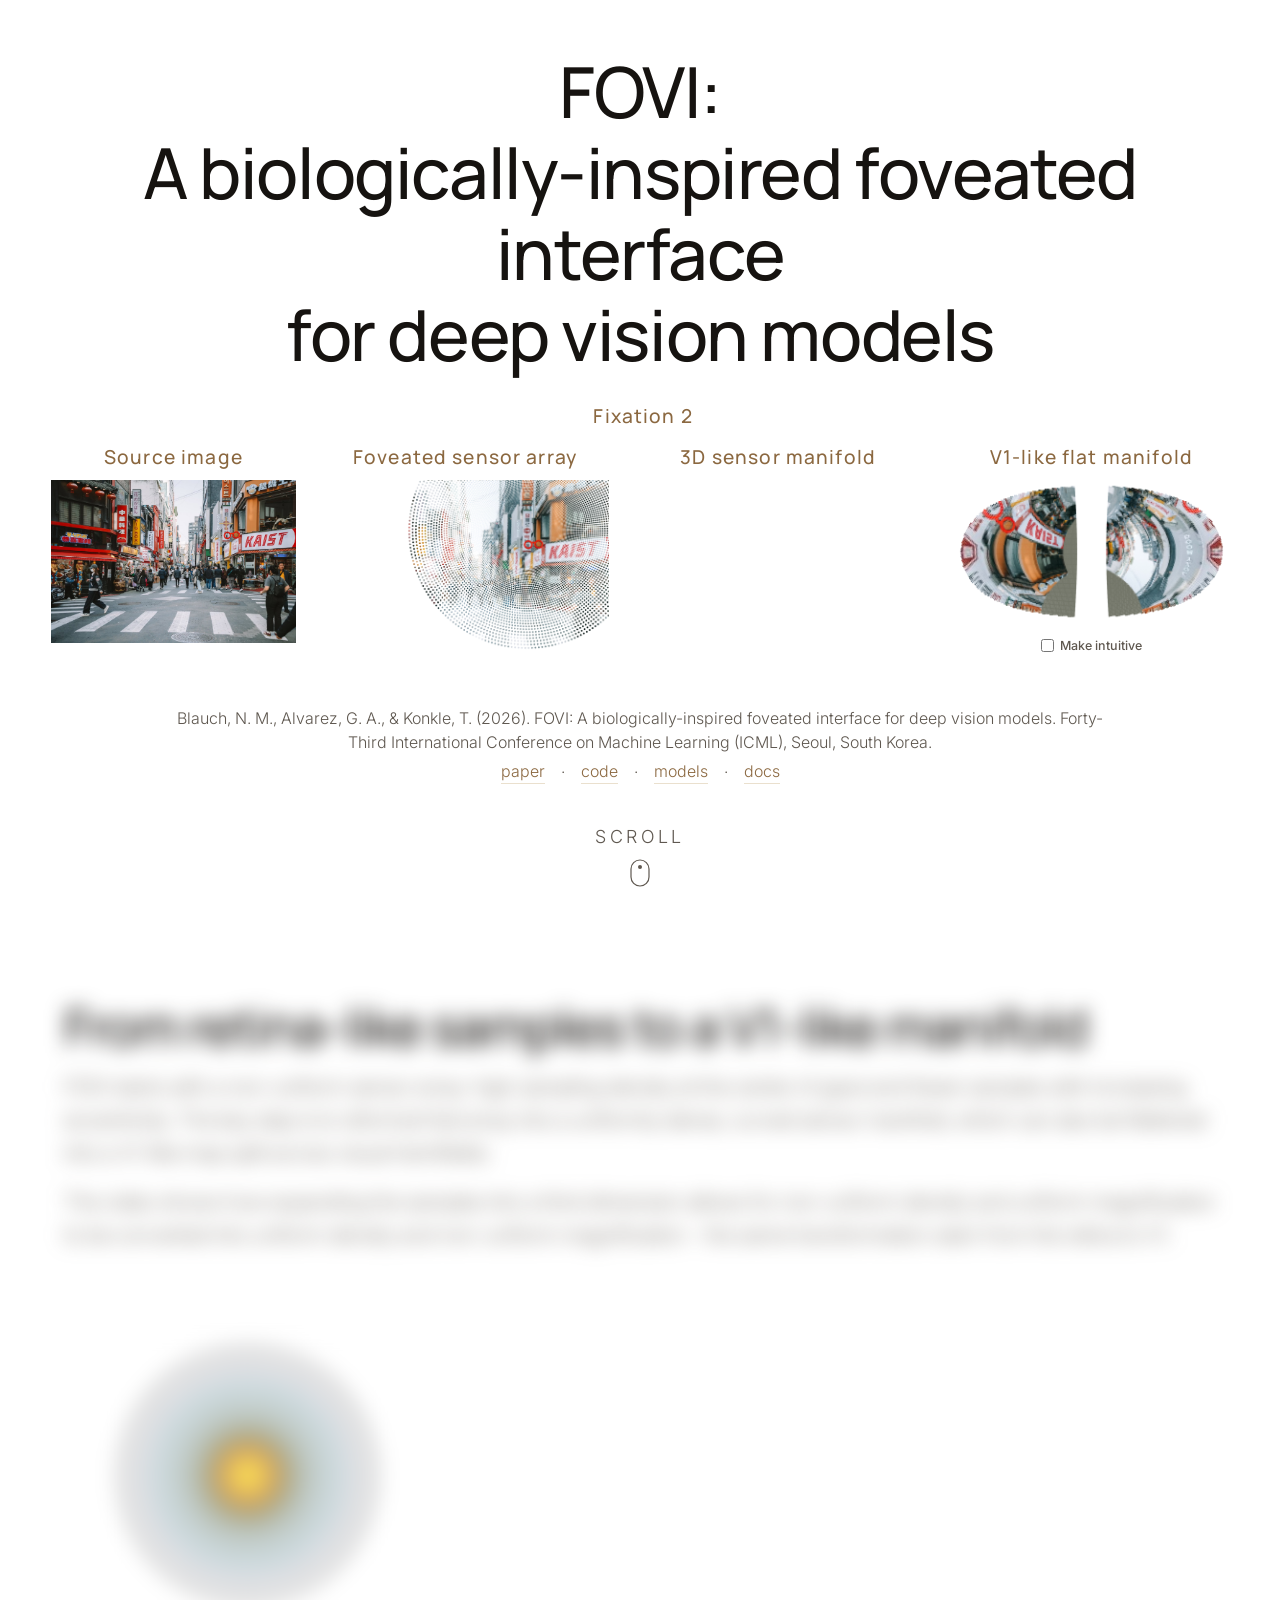
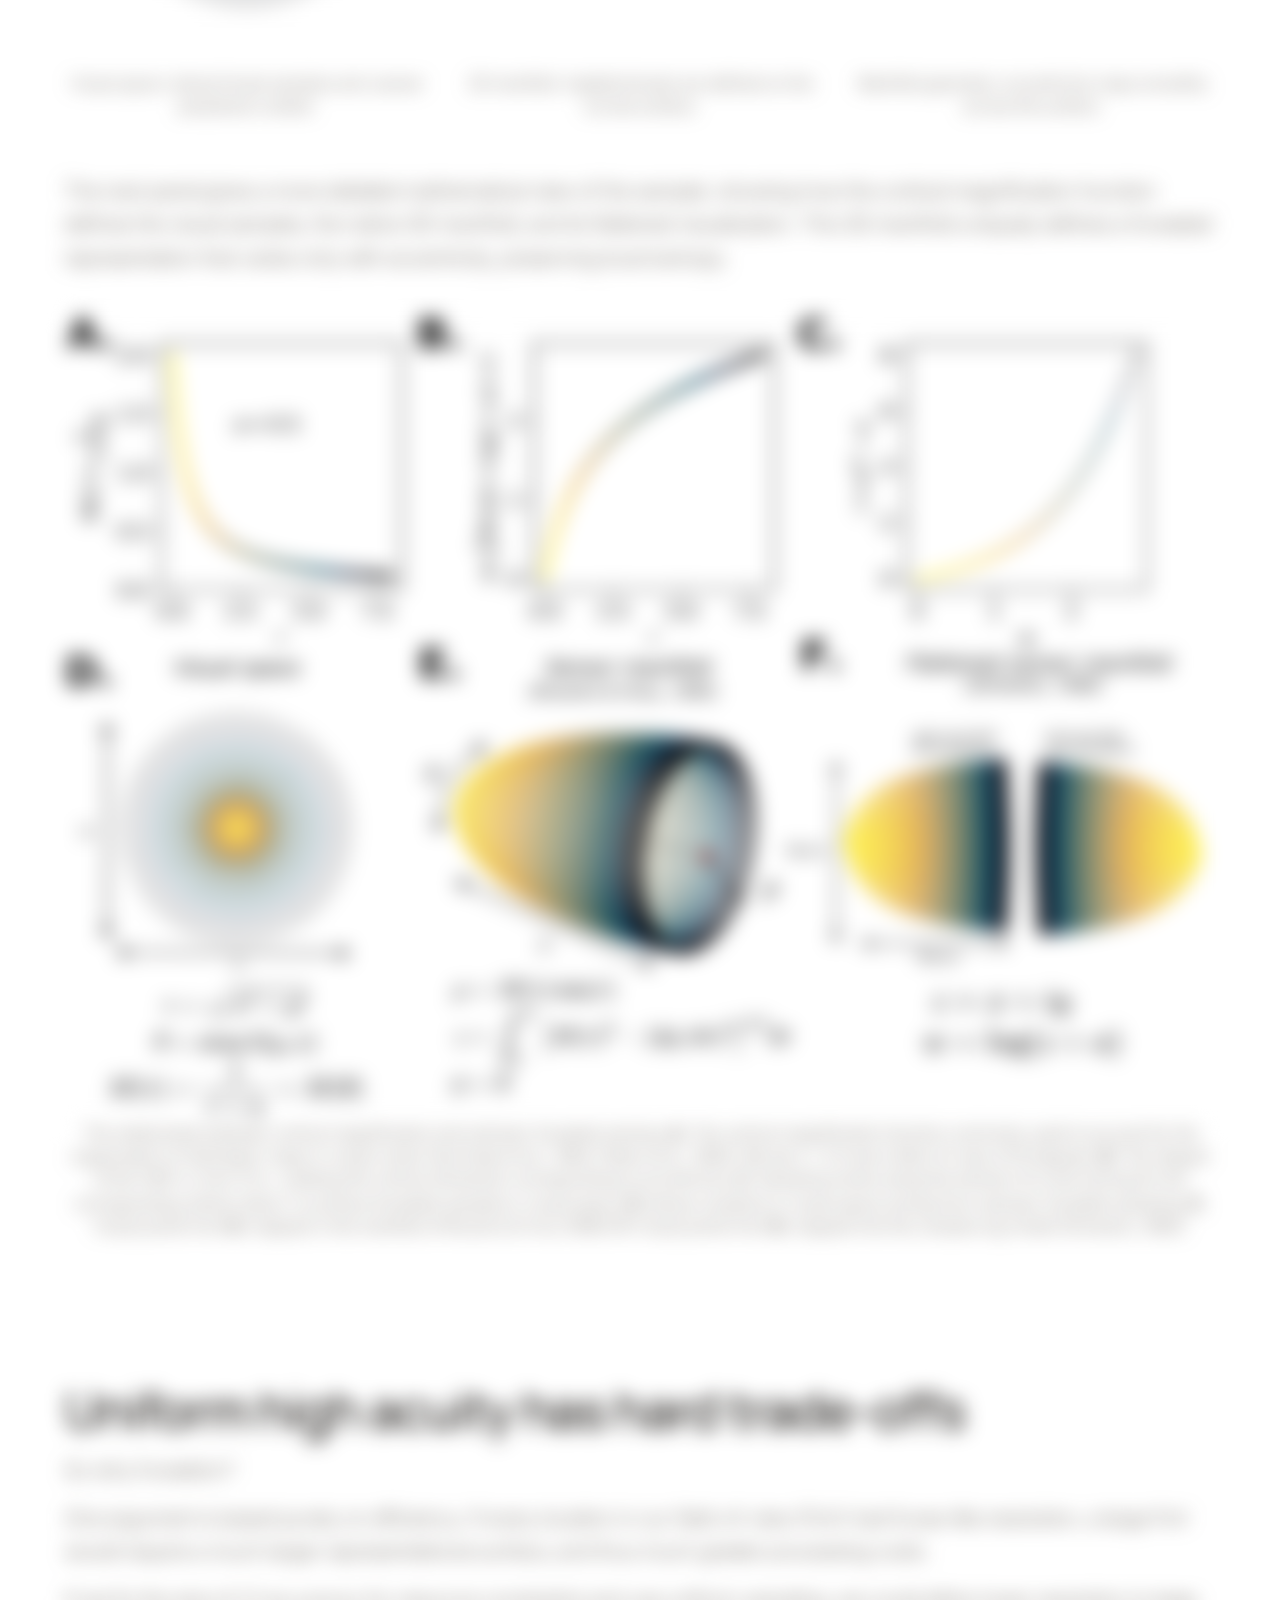
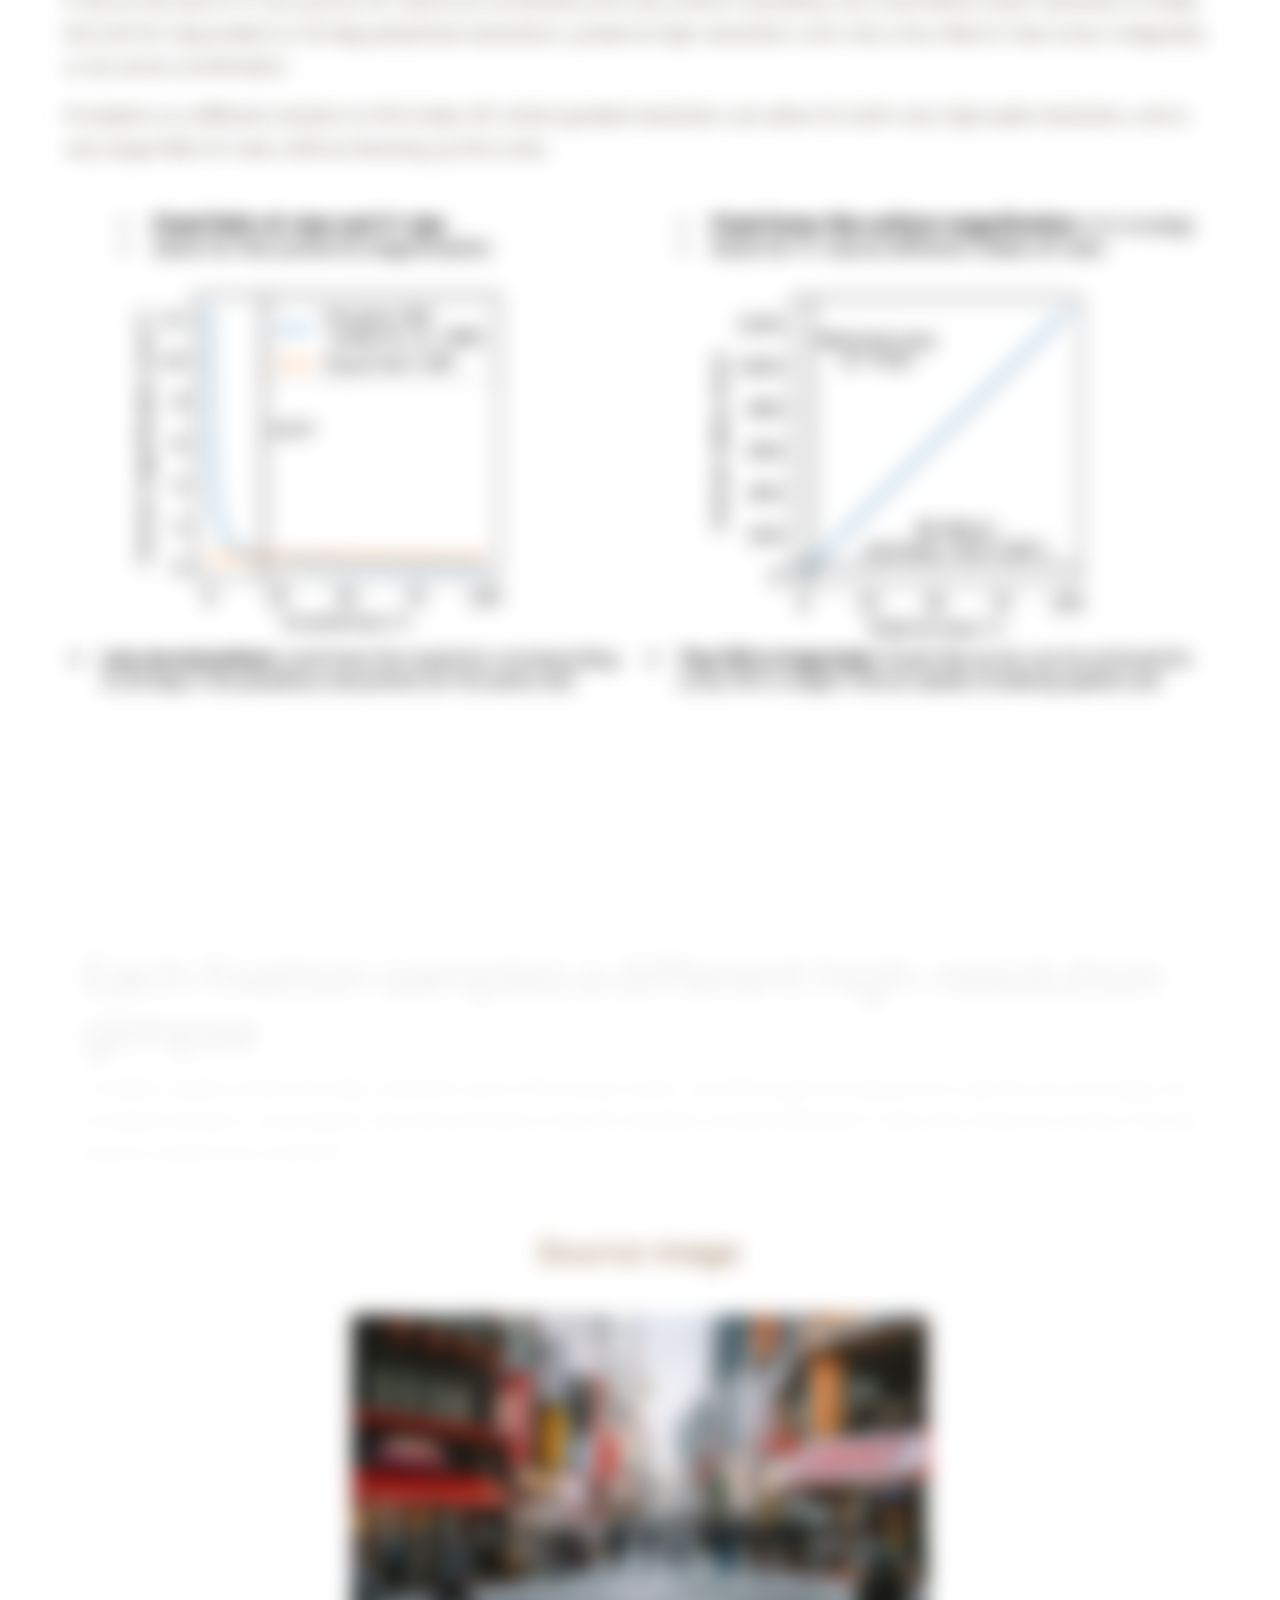
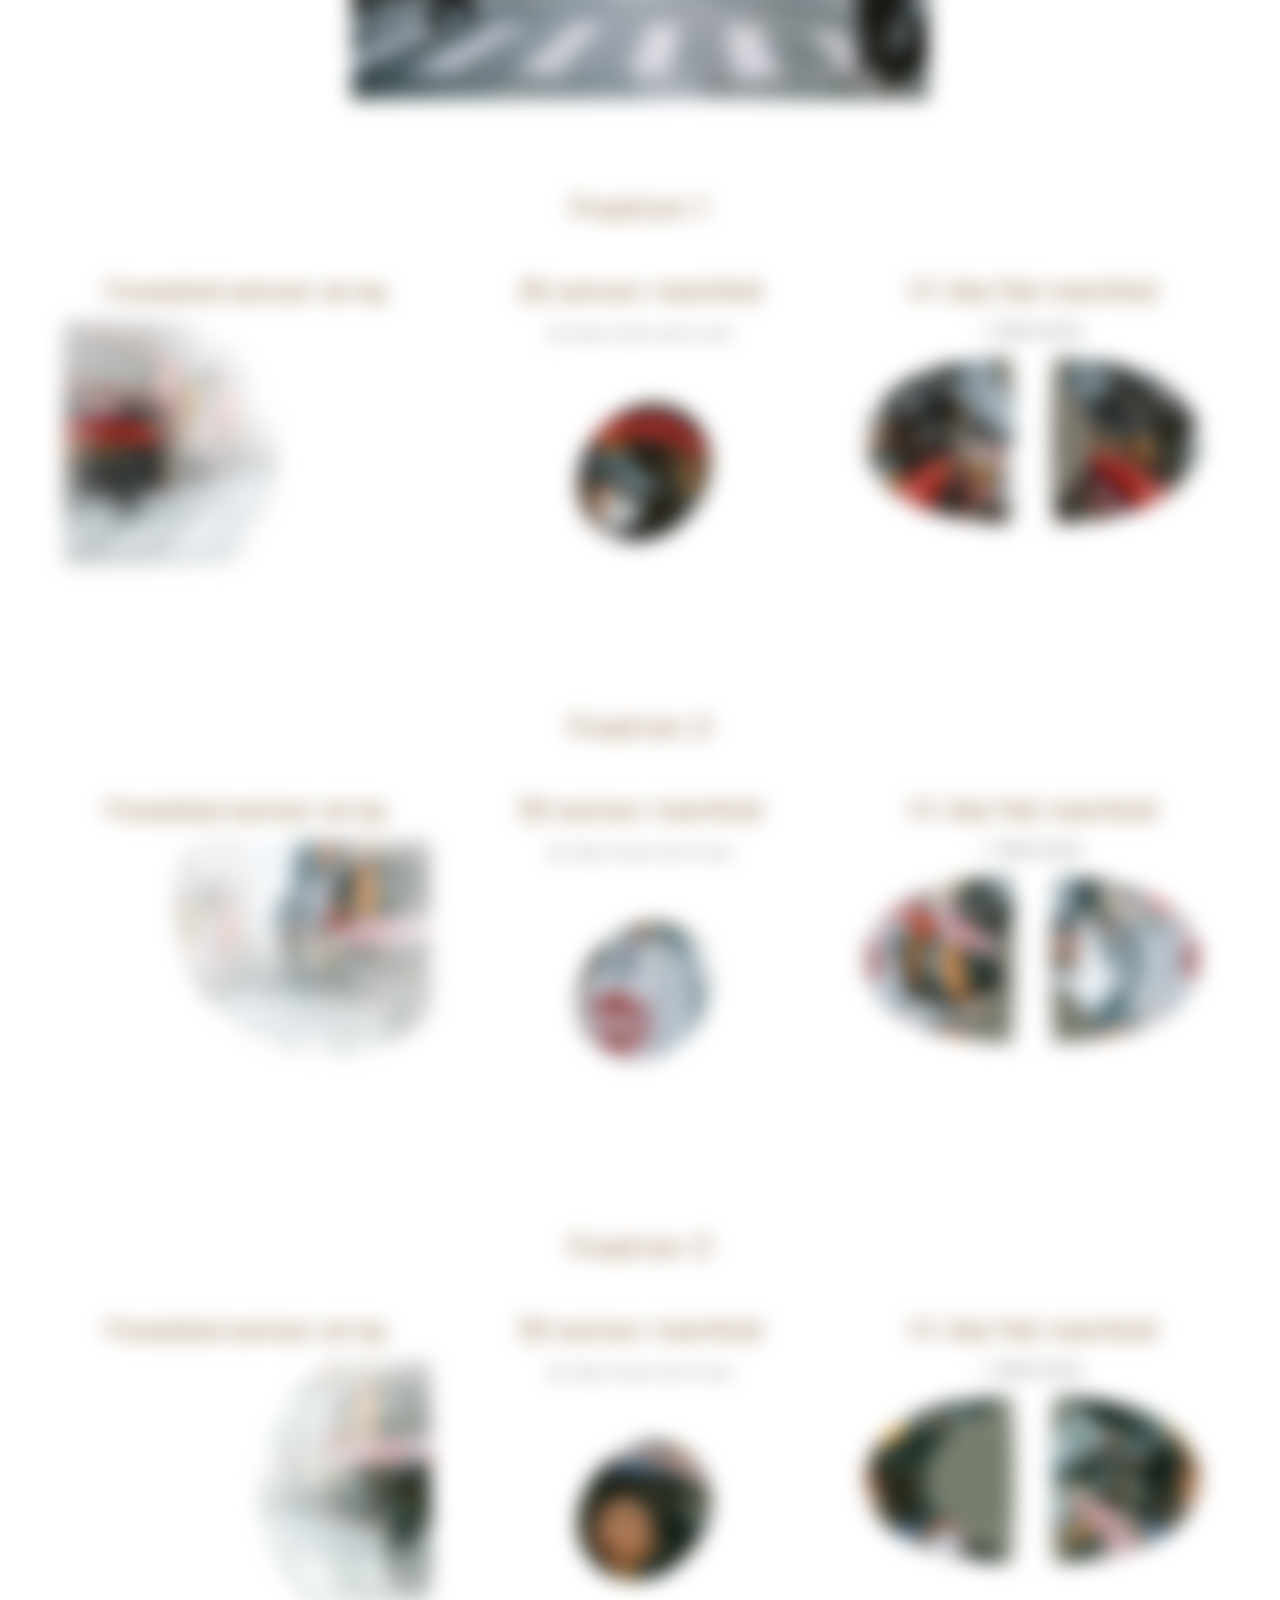
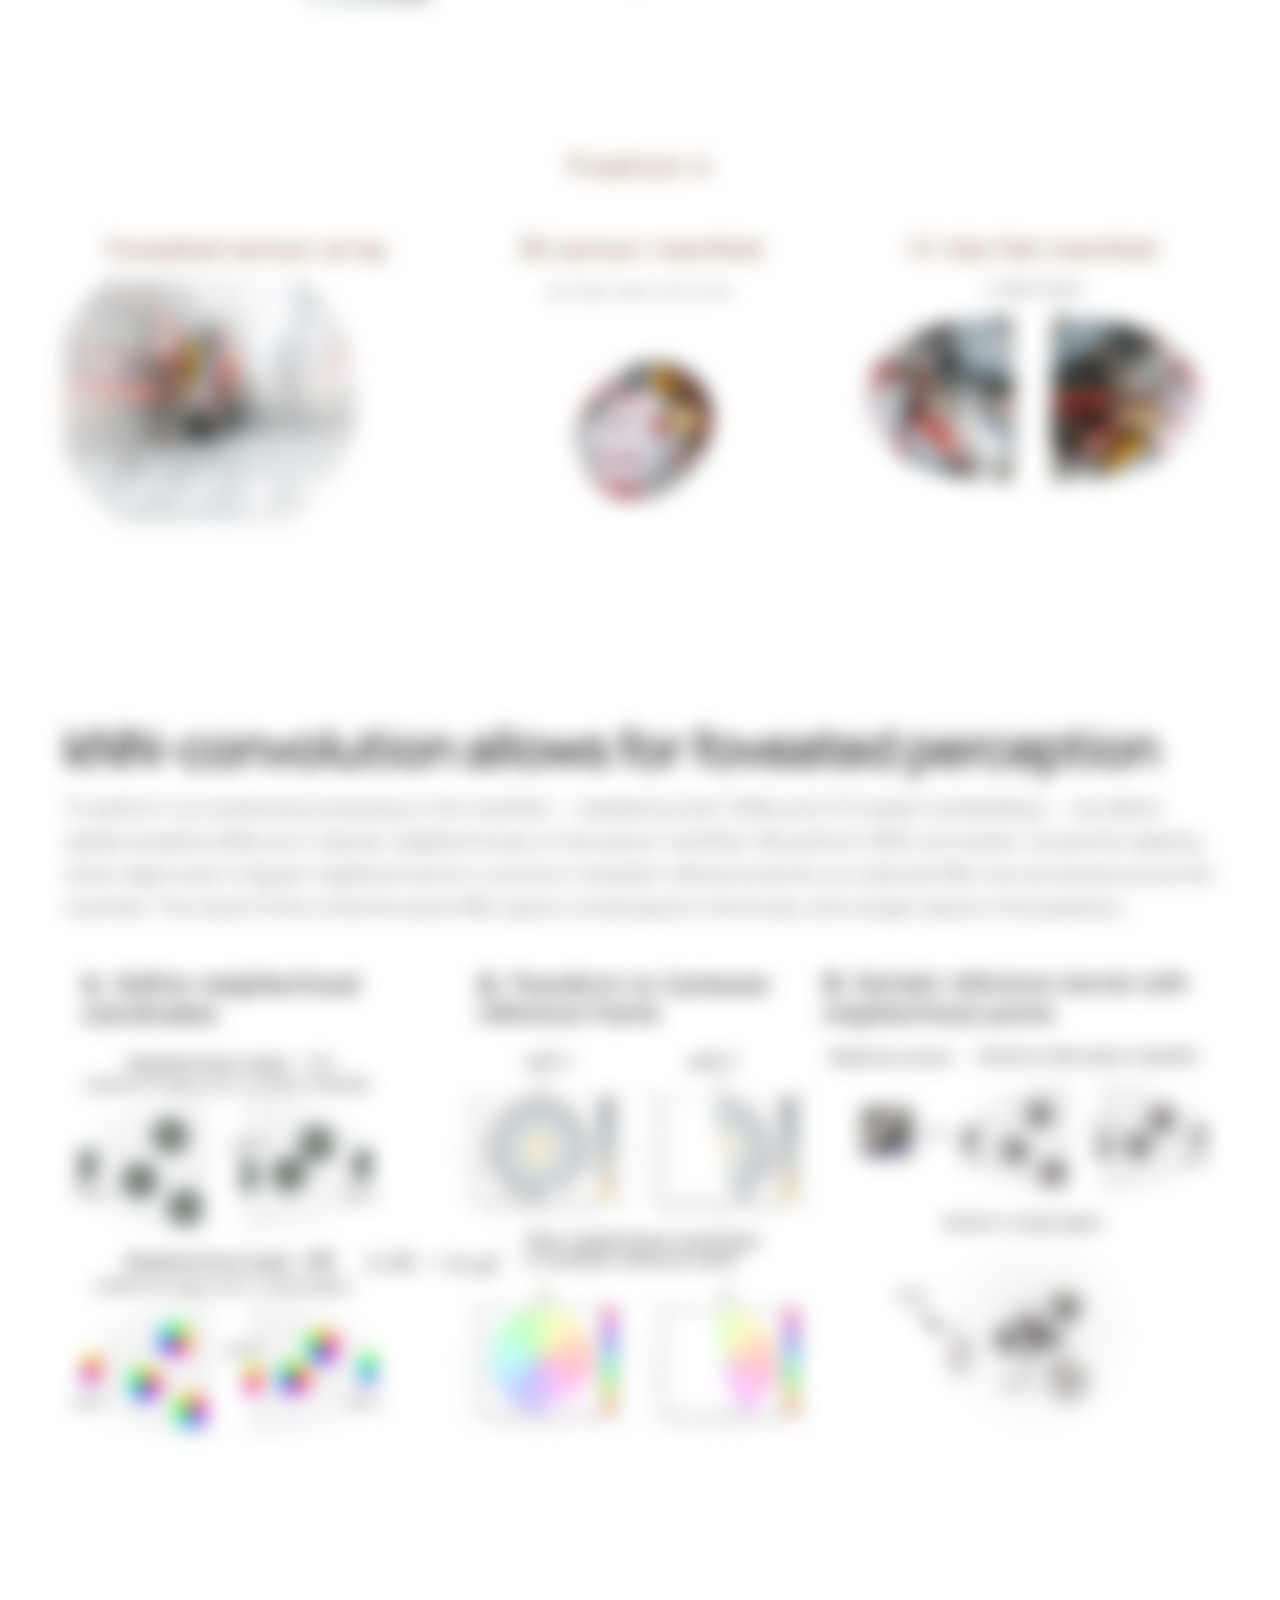
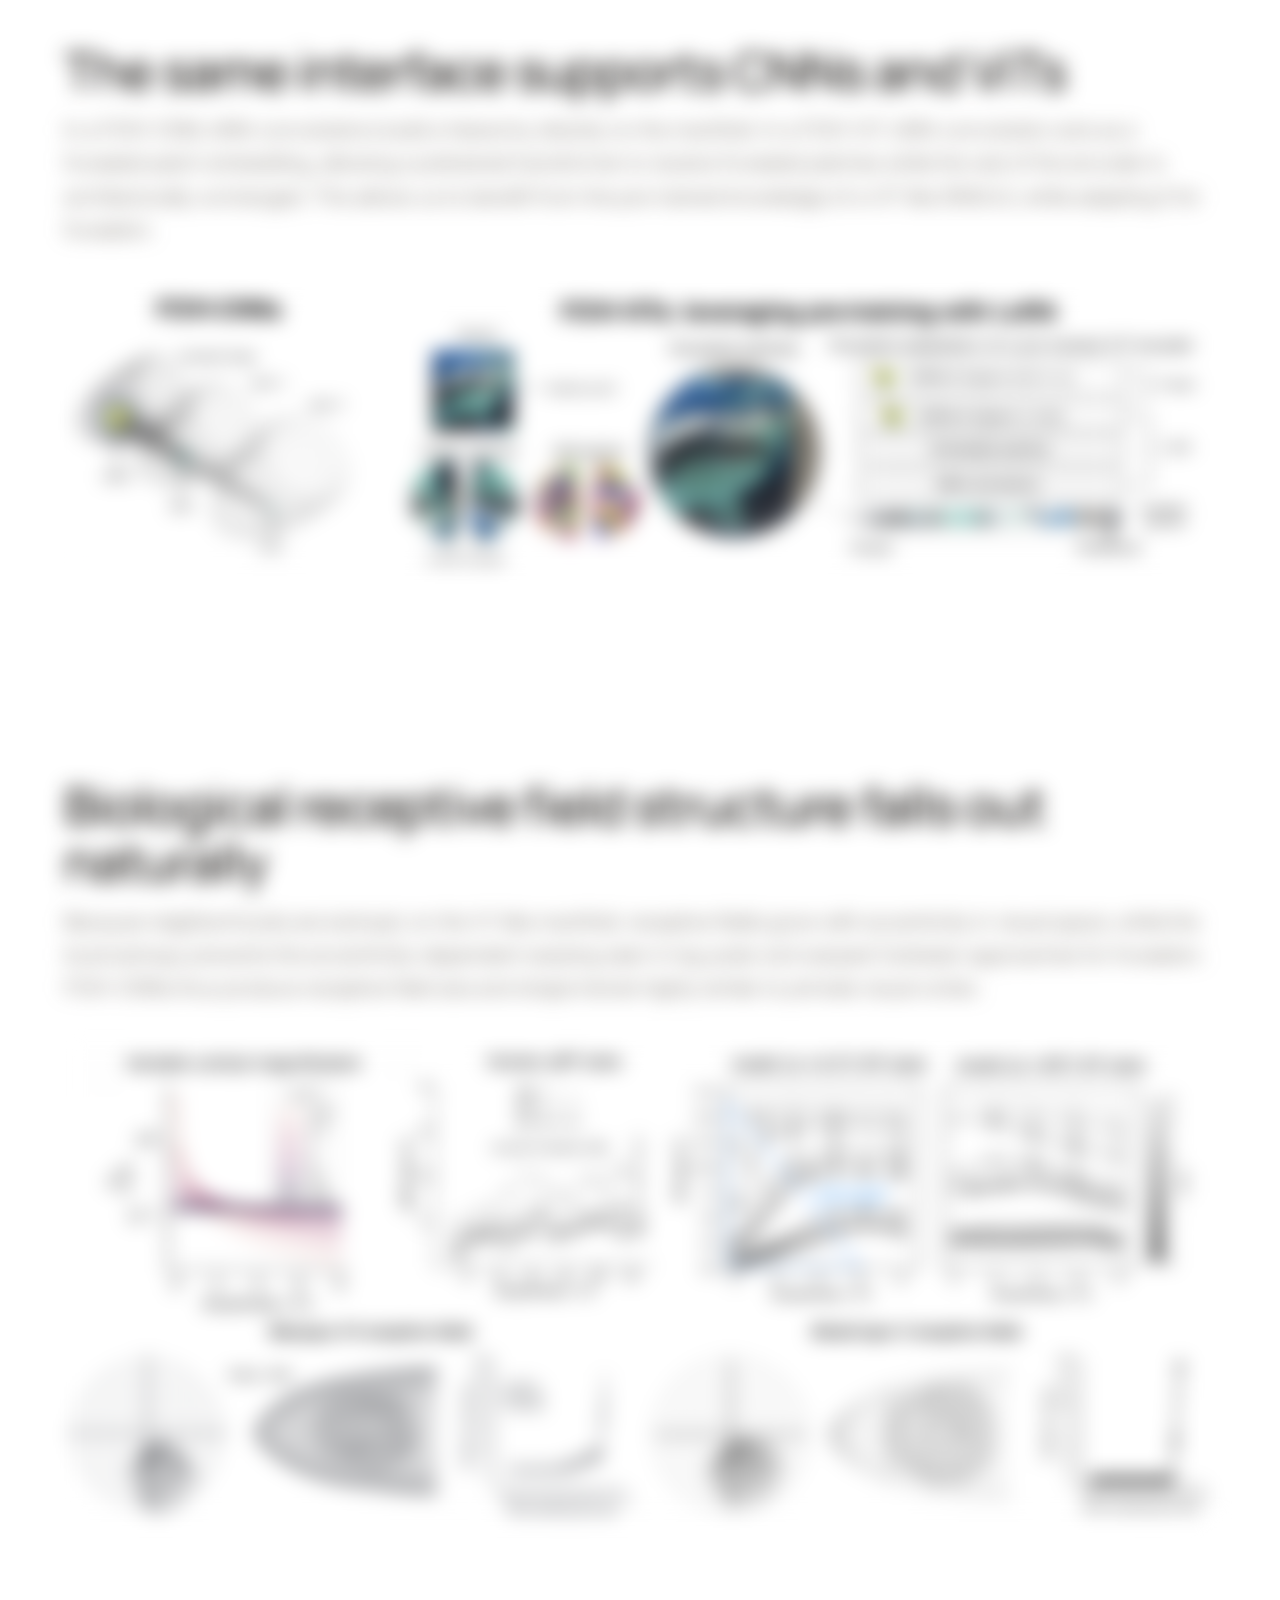
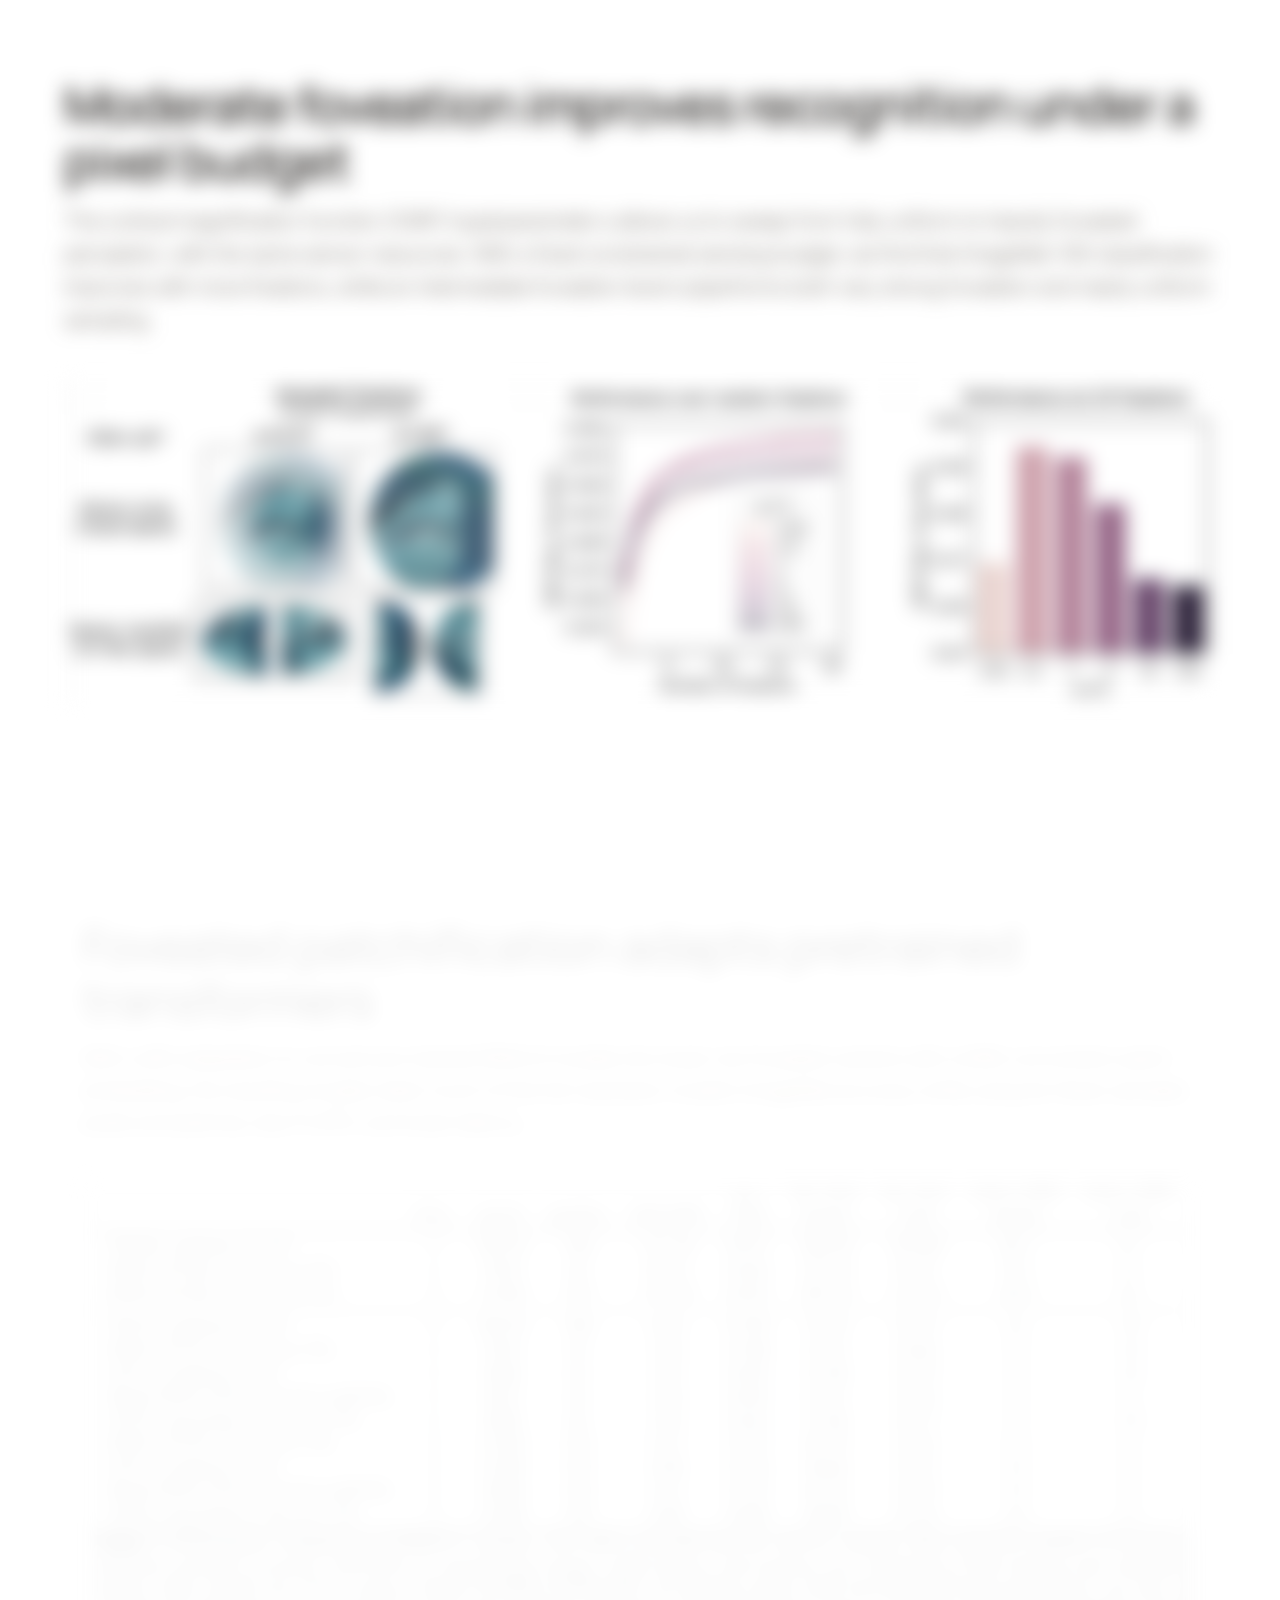
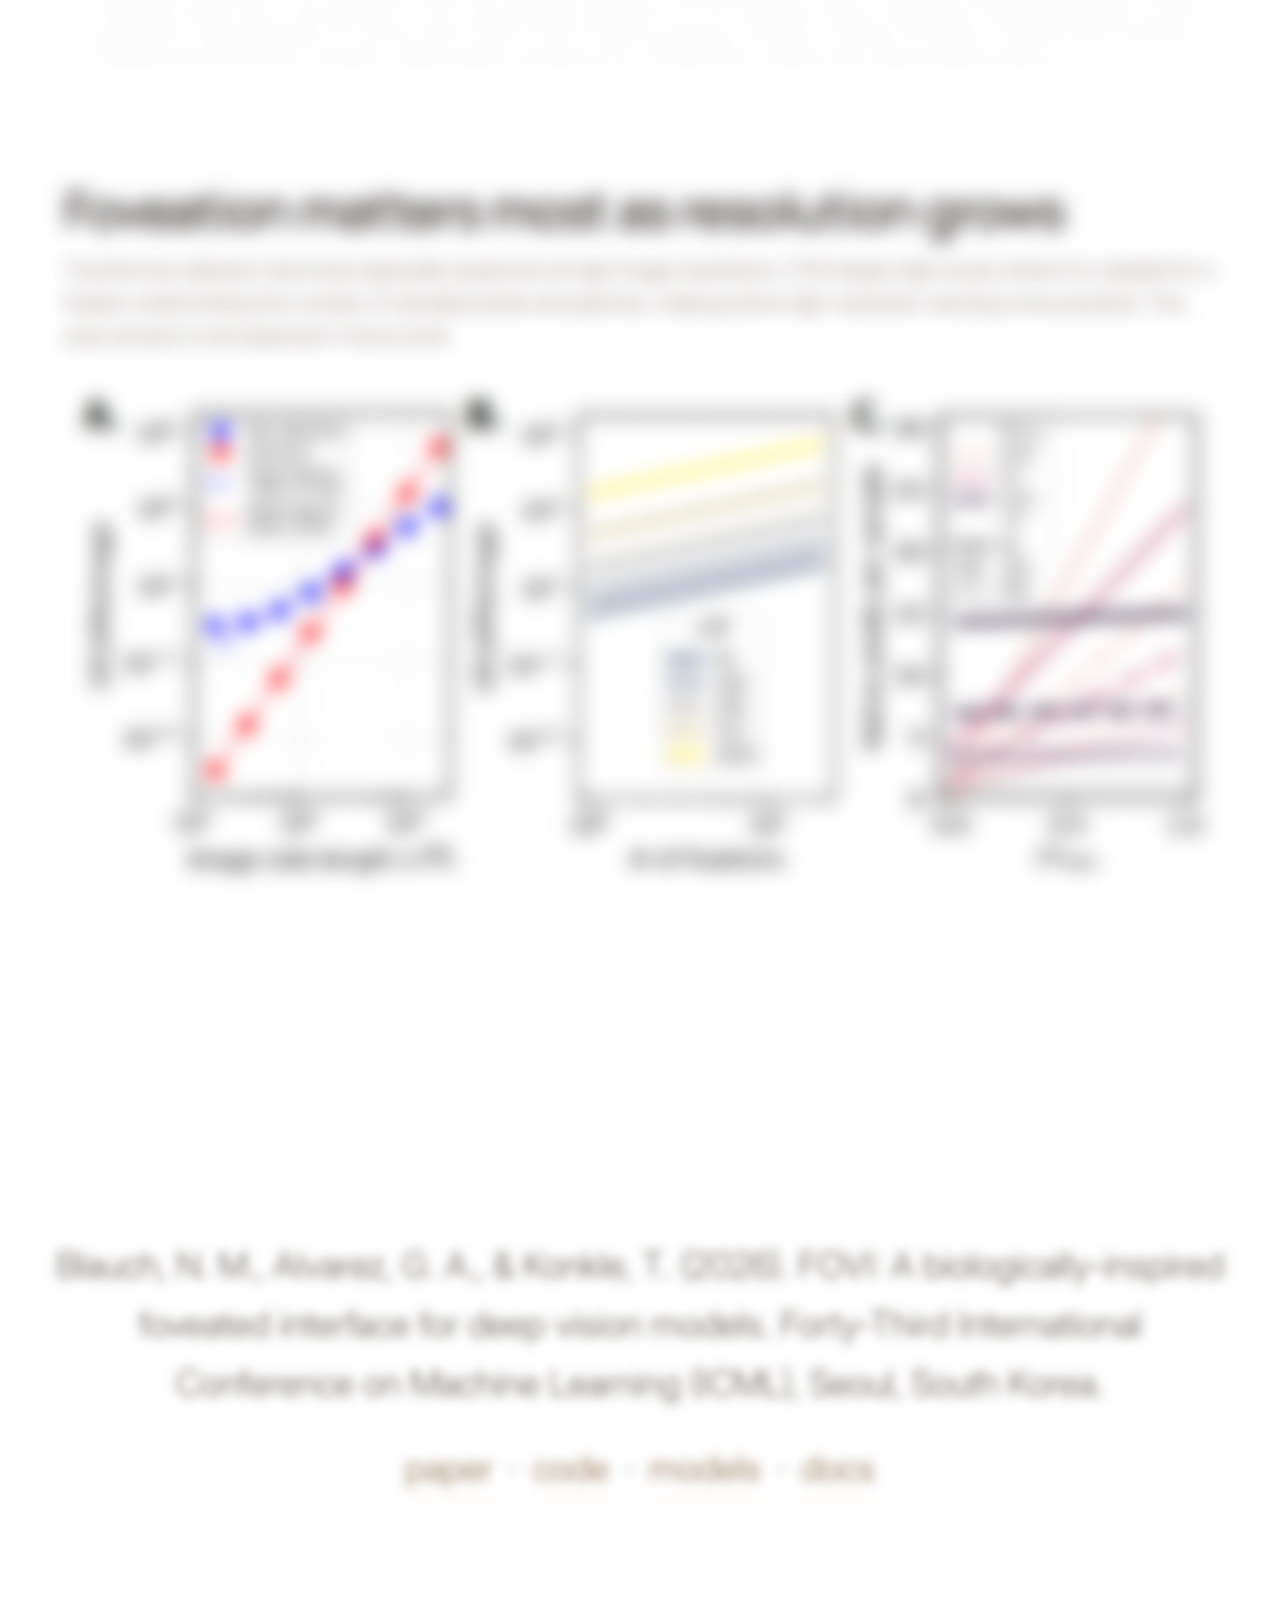
==== commit a89e9e29: "update website" ====
--- a/web/foveated-player/index.html
+++ b/web/foveated-player/index.html
@@ -51,7 +51,7 @@
           FOVI starts with a non-uniform sensor array: high sampling density at the center of gaze and fewer samples with increasing eccentricity. The key step is to reformat that array into a uniformly dense, curved sensor manifold, which can also be flattened into a V1-like map split across visual hemifields.
         </p>
         <p>
-          The sampling density follows a cortical magnification function, so it depends on eccentricity rather than polar angle. The visual samples are non-uniform in image space but approximately uniform on the sensor manifold, where neighborhoods can be defined consistently.
+          The video shows how expanding the samples into a third dimension allows for non-uniform density and uniform magnification to be converted into uniform density and non-uniform magnification - the same transformation seen from the retina to V1.
         </p>
       </div>
       <div class="manifold-triptych" aria-label="Sensor manifold transformation">
@@ -85,7 +85,16 @@
       <div class="story-copy">
         <h2 id="tradeoffs-title">Uniform high acuity has hard trade-offs</h2>
         <p>
-          If every location had foveal resolution, a large field of view would require a much larger representational surface, and thus much greater processing costs. With fixed constrained resources, uniform sampling either lowers resolution everywhere or preserves high resolution over only a tiny field of view. Foveation is a solution to this trade-off, providing graded resolution with a movable focus. 
+          So why foveation? 
+        </p>
+        <p>
+          One argument is based purely on efficiency. If every location in our field-of-view (FoV) had fovea-like resolution, a large FoV would require a much larger representational surface, and thus much greater processing costs. 
+        </p>
+        <p>
+          If we fix the size of V1 as a proxy for resource constraints and use uniform sampling, we could either lower resolution to keep the full FoV (equivalent to 20 deg peripheral resolution), preserve high resolution over only a tiny field of view (only 3 degrees), or do some combination.
+        </p>
+        <p>
+          Foveation is a different solution to this trade-off, where graded resolution can allow for both very high peak resolution, and a very large field-of-view, without blowing up the costs.
         </p>
       </div>
       <figure class="story-figure story-figure--wide">
@@ -120,11 +129,11 @@
       <div class="story-copy">
         <h2 id="architecture-title">The same interface supports CNNs and ViTs</h2>
         <p>
-          In a FOVI-CNN, kNN-convolutions build a hierarchy directly on the manifold. In a FOVI-ViT, kNN-convolution acts as a foveated patch embedding, allowing a pretrained transformer to receive foveated patches while the rest of the encoder stays largely familiar. Since the backbone is otherwise unchanged, this allows us to benefit from the pre-trained knowledge of ViT like DINOv3, while adapting it for foveation. 
-        </p>
-      </div>
-      <figure class="story-figure story-figure--wide">
-        <img src="assets/5_foveated_arch.png" alt="FOVI architecture diagrams showing hierarchical kNN-convolution, manifold kernels, foveated patches, and DINOv3 adaptation." loading="lazy">
+          In a FOVI-CNN, kNN-convolutions build a hierarchy directly on the manifold. In a FOVI-ViT, kNN-convolution acts as a foveated patch embedding, allowing a pretrained transformer to receive foveated patches while the rest of the encoder is architecturally unchanged. This allows us to benefit from the pre-trained knowledge of a ViT like DINOv3, while adapting it for foveation. 
+        </p>
+      </div>
+      <figure class="story-figure story-figure--wide">
+        <img src="assets/5_foveated_arches.png" alt="FOVI architecture diagrams showing hierarchical kNN-convolution, manifold kernels, foveated patches, and DINOv3 adaptation." loading="lazy">
       </figure>
     </section>
 
@@ -156,7 +165,7 @@
       <div class="story-copy">
         <h2 id="vit-title">Foveated patchification adapts pretrained transformers</h2>
         <p>
-          FOVI can replace the standard patch embedding of a pretrained DINOv3 ViT with a foveated kNN-convolution-based patch embedding. With LoRA adaptation, the resulting models retain much of the full-resolution model's ImageNet accuracy while using far fewer sampled pixels and patches, less FLOPS, and lower latency. 
+          With LoRA adaptation to convert pre-trained DINOv3 models into lower-res foveated variants with a kNN-convolution patch embedding, the resulting models retain much of the full-resolution model's ImageNet accuracy while using far fewer sampled pixels and patches, less FLOPS, and lower latency.
         </p>
       </div>
       <figure class="story-figure story-figure--wide">
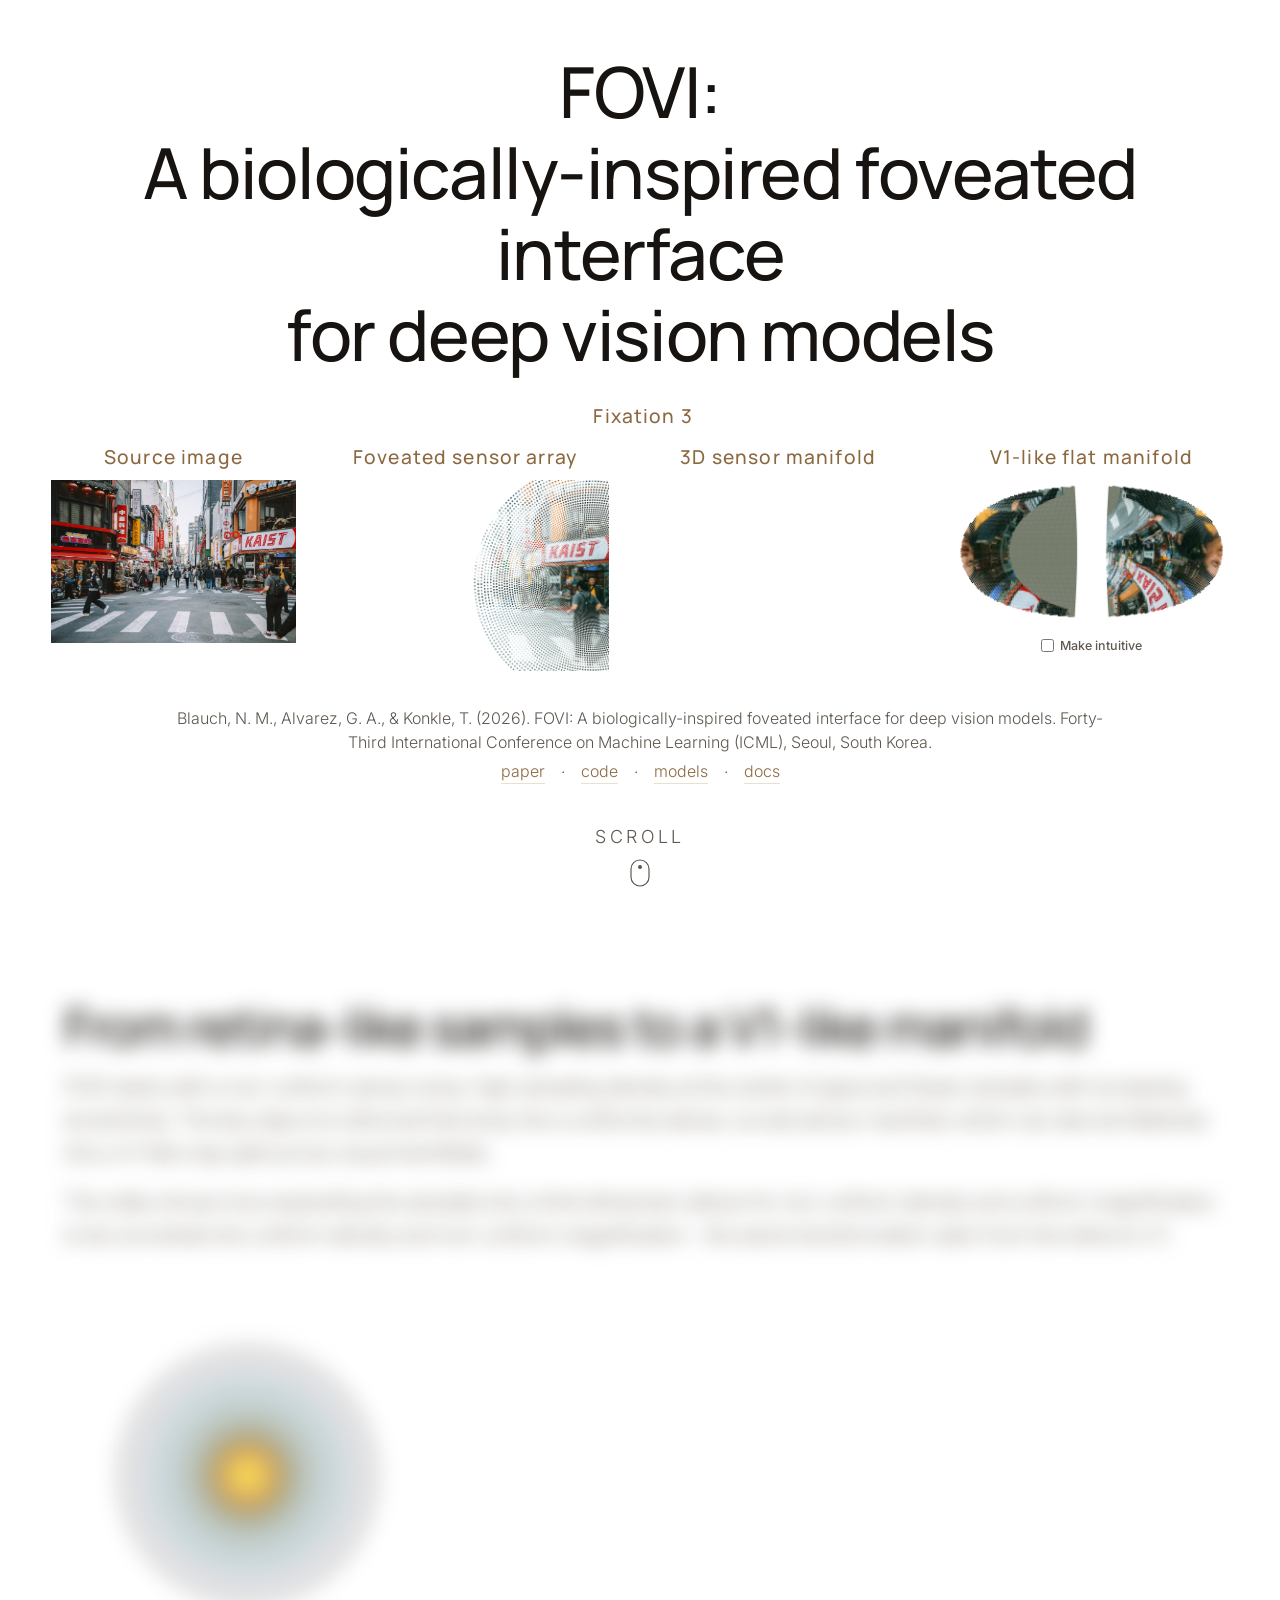
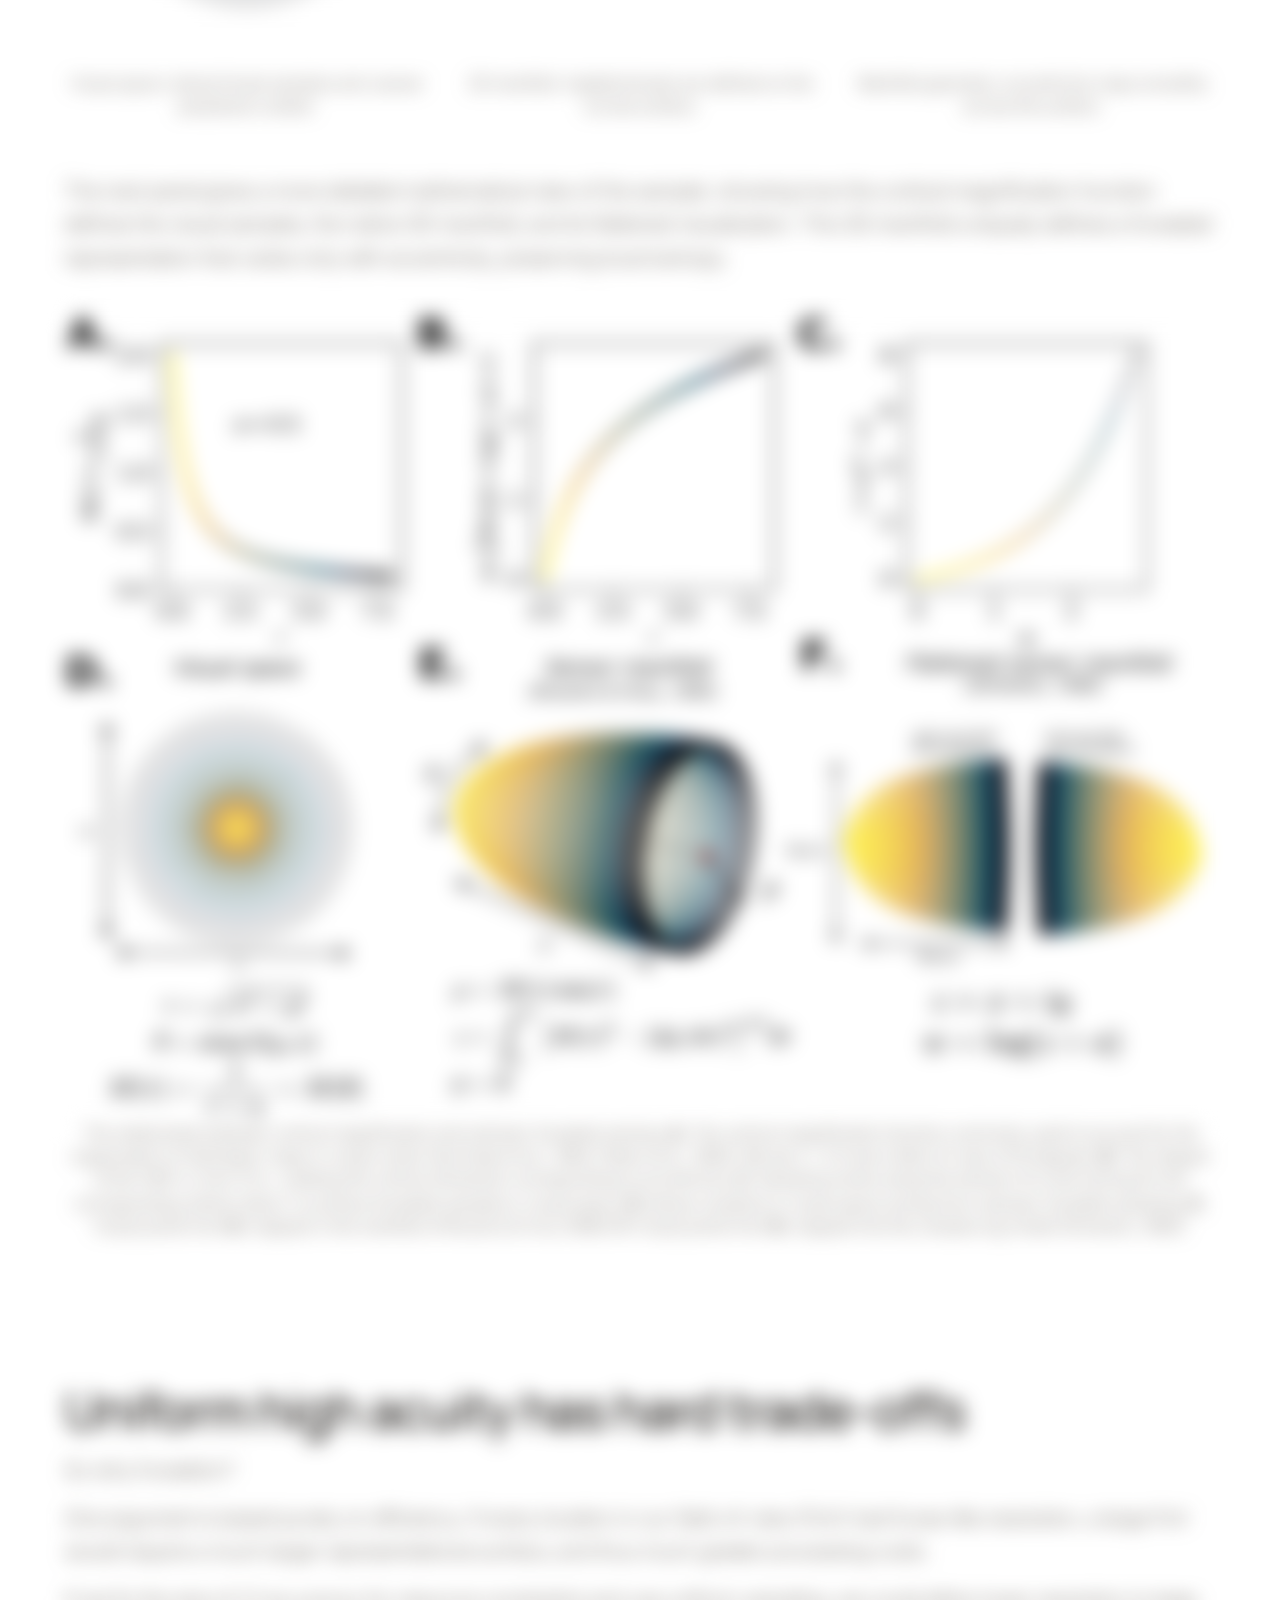
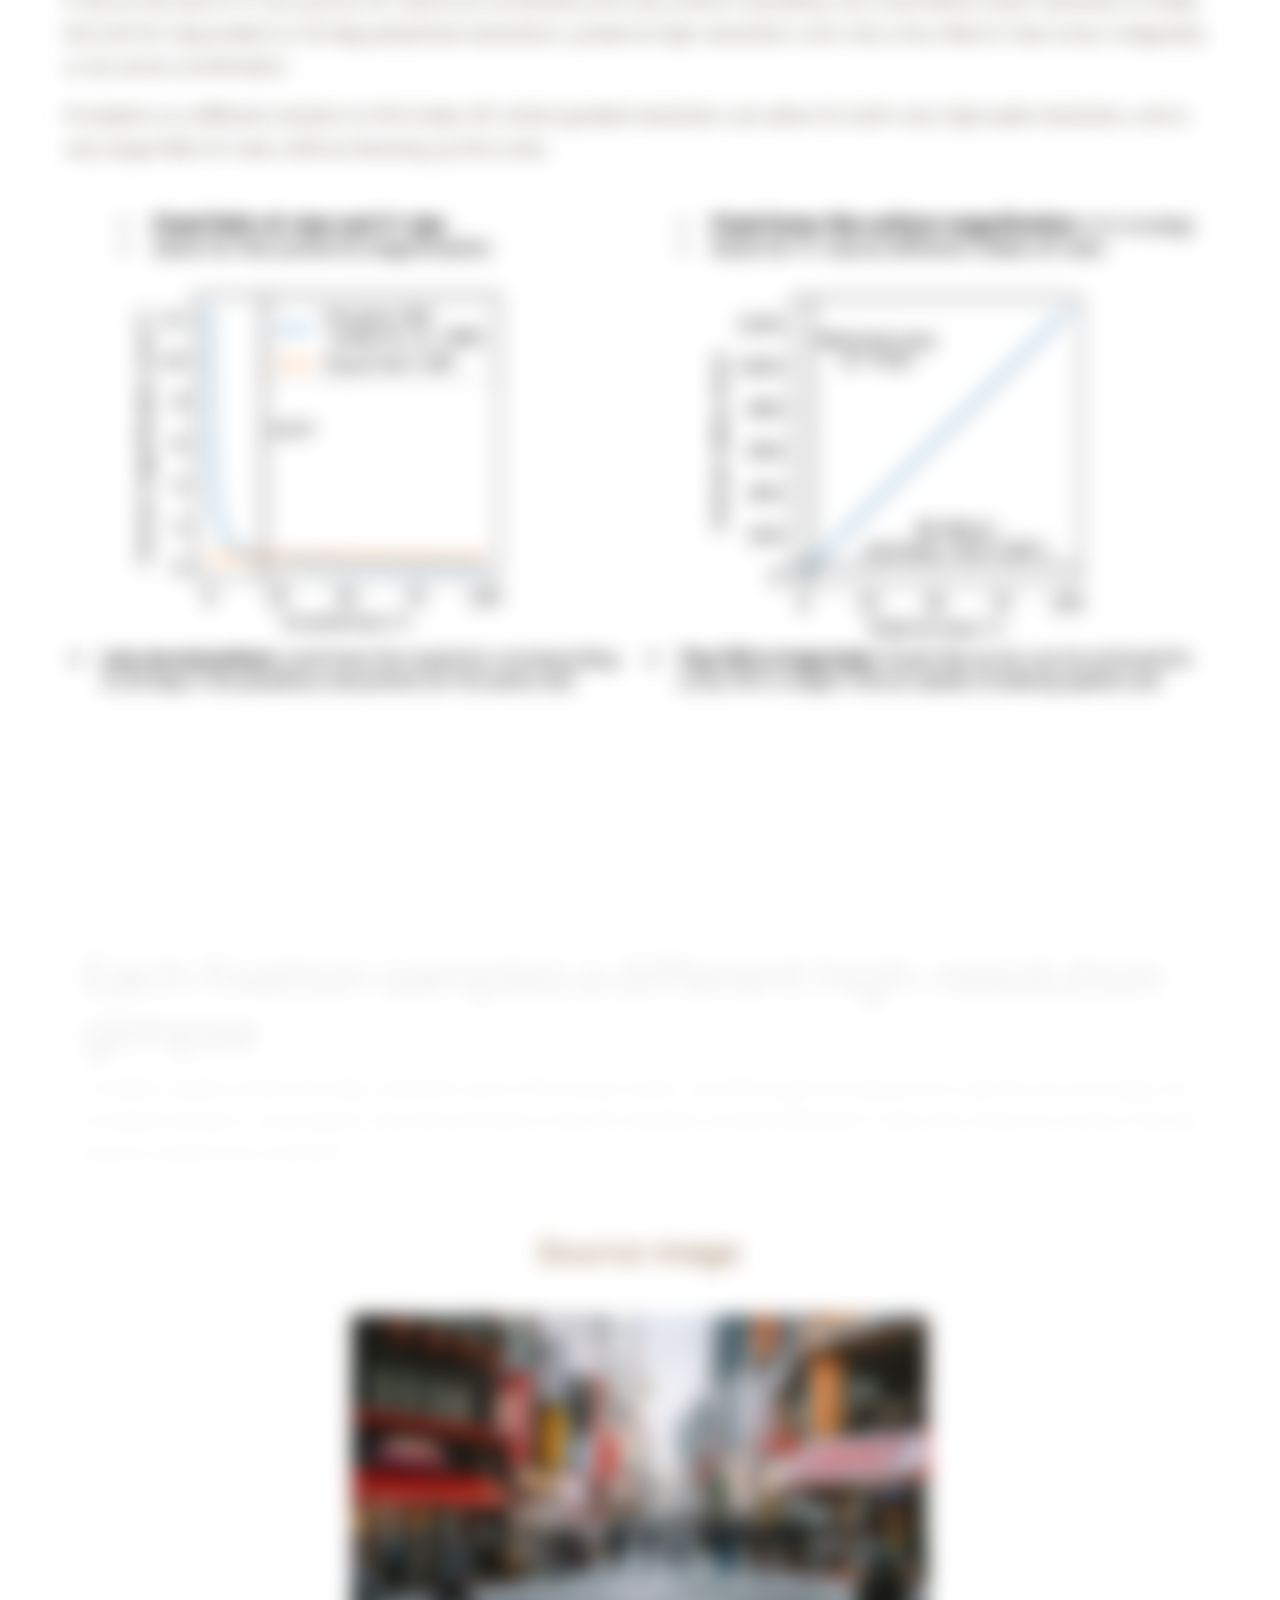
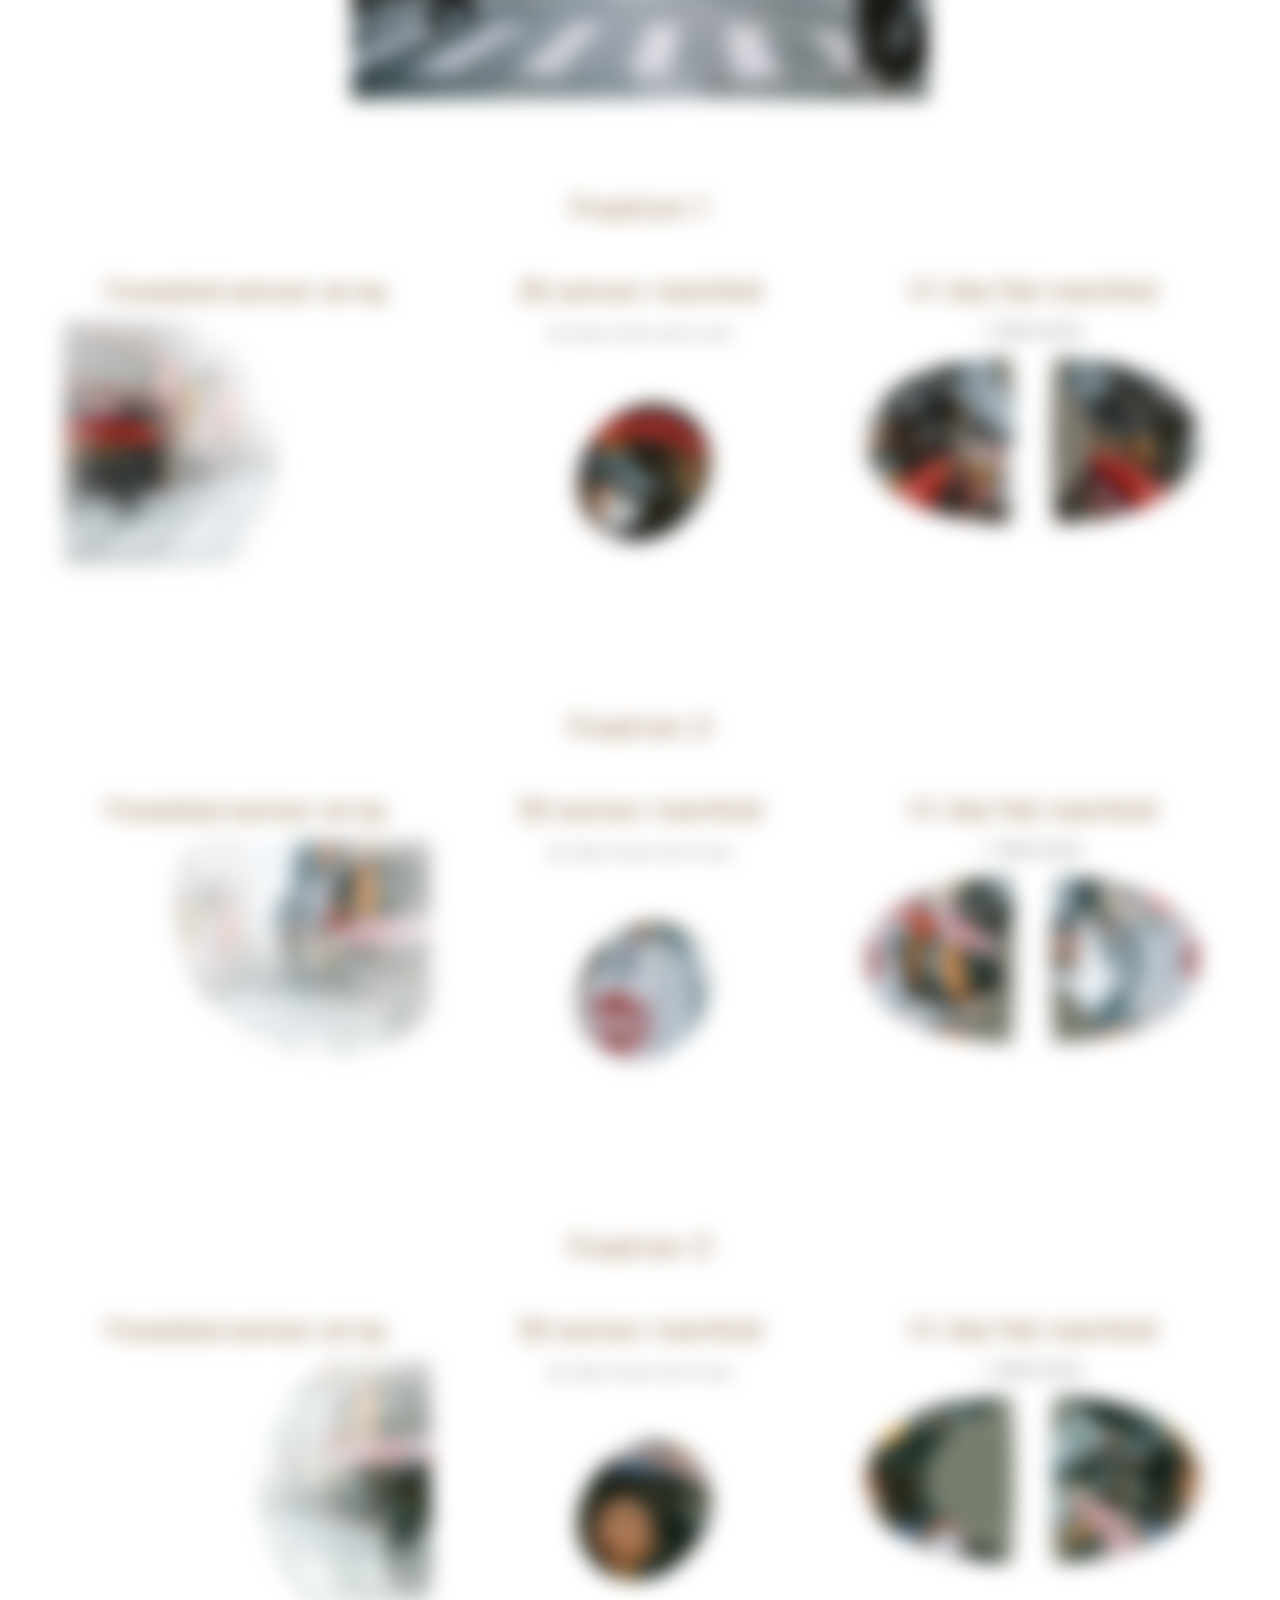
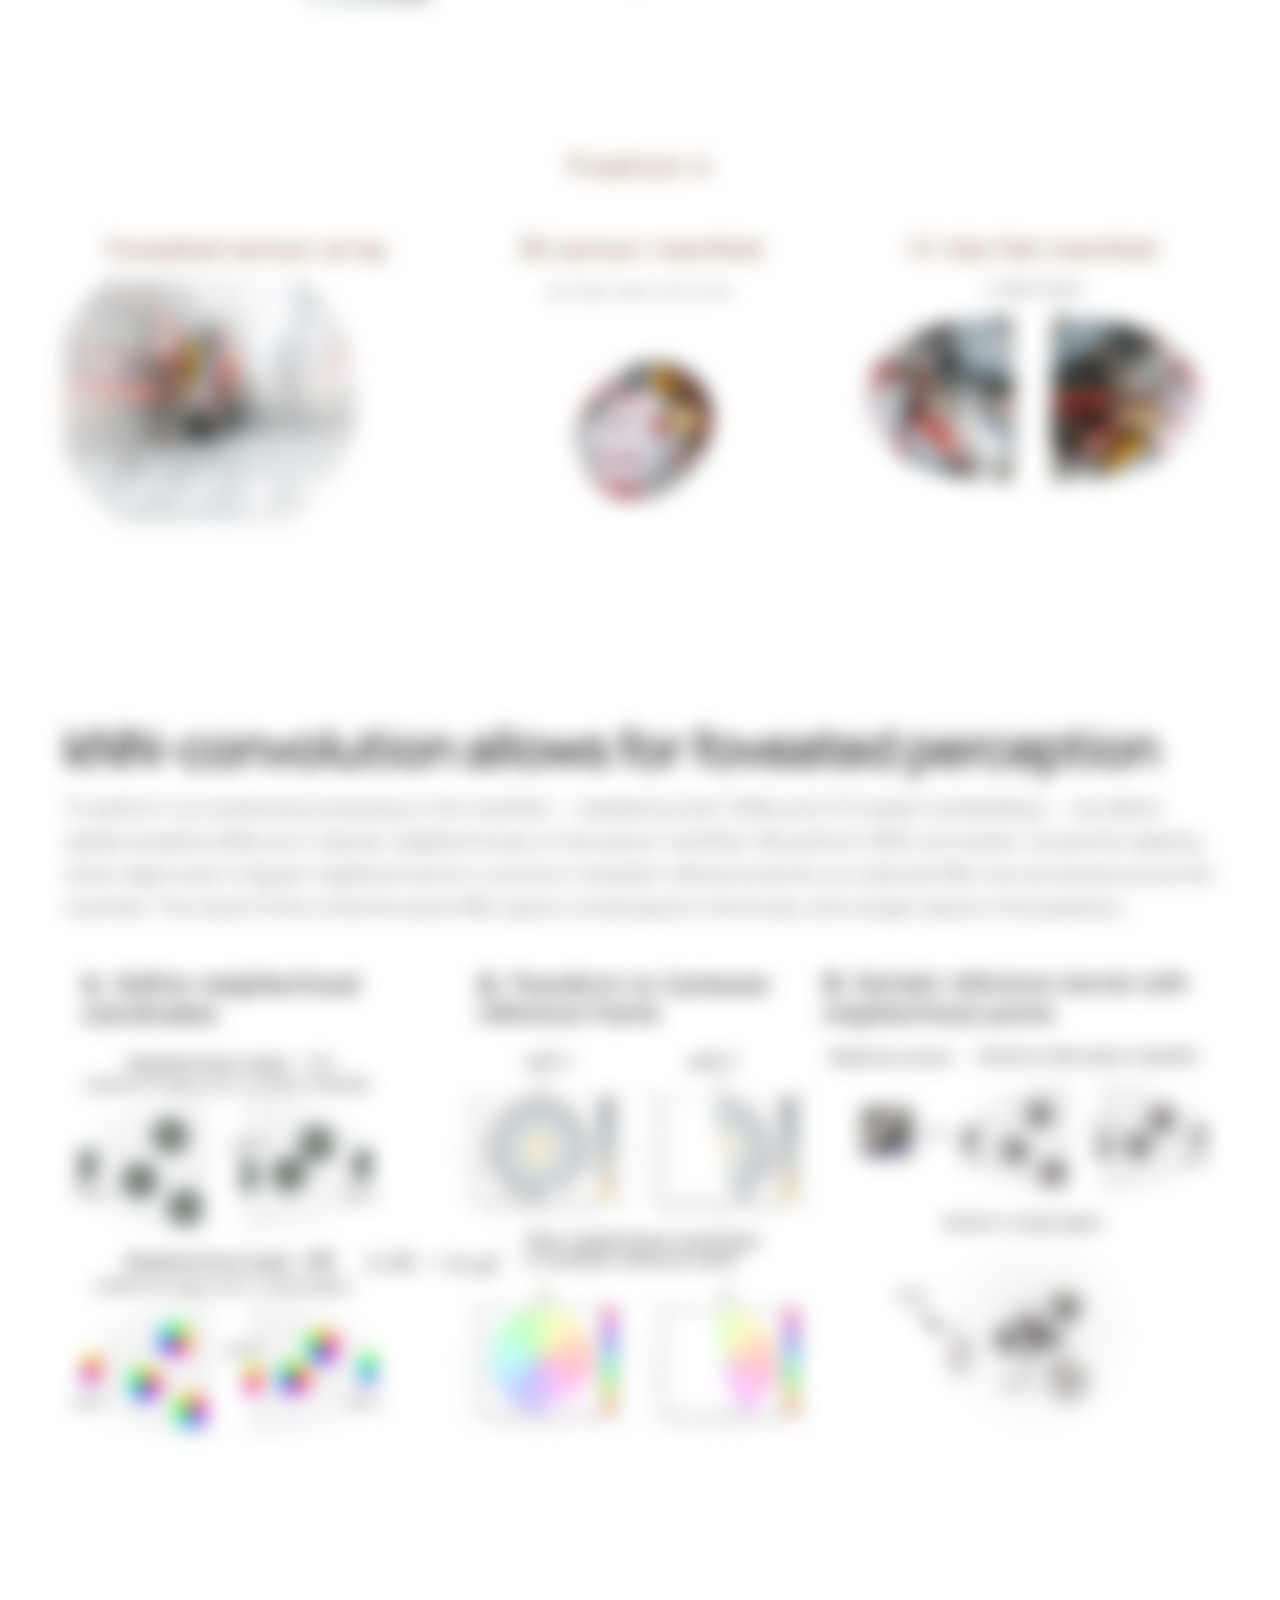
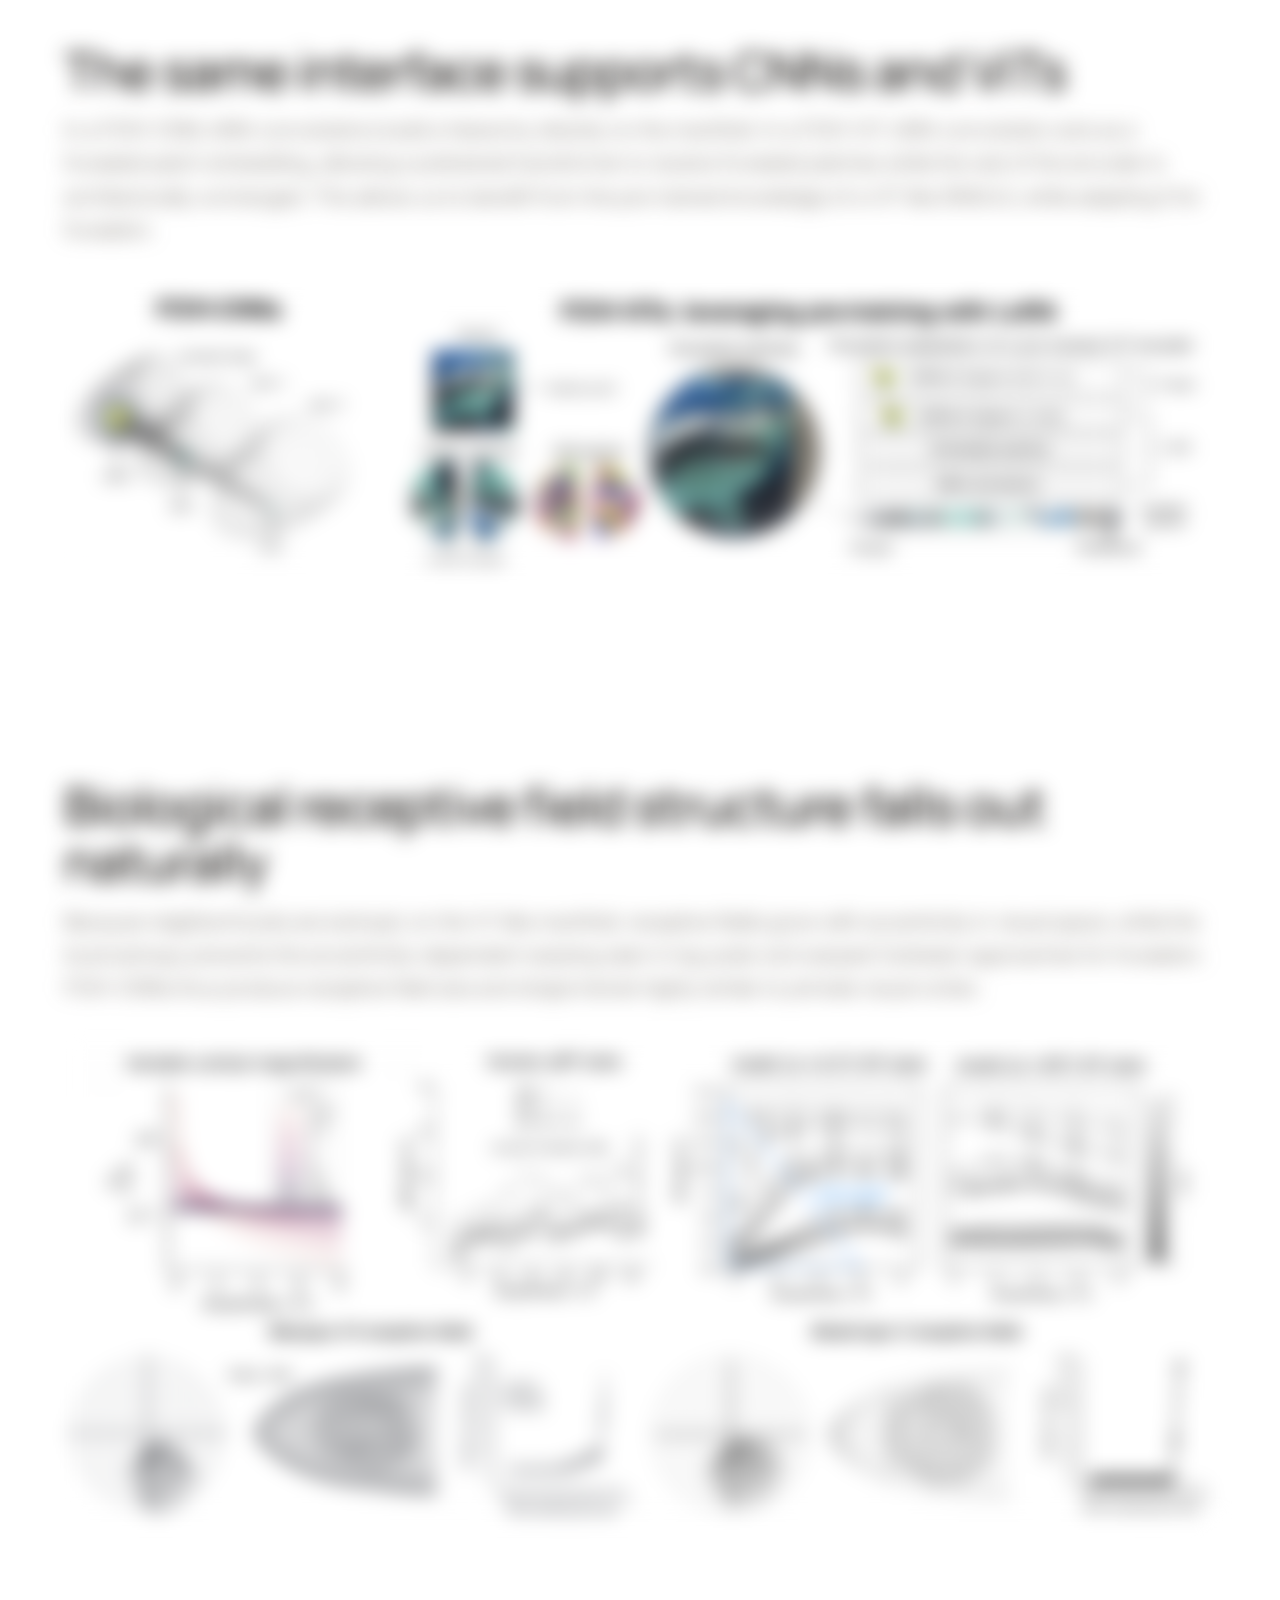
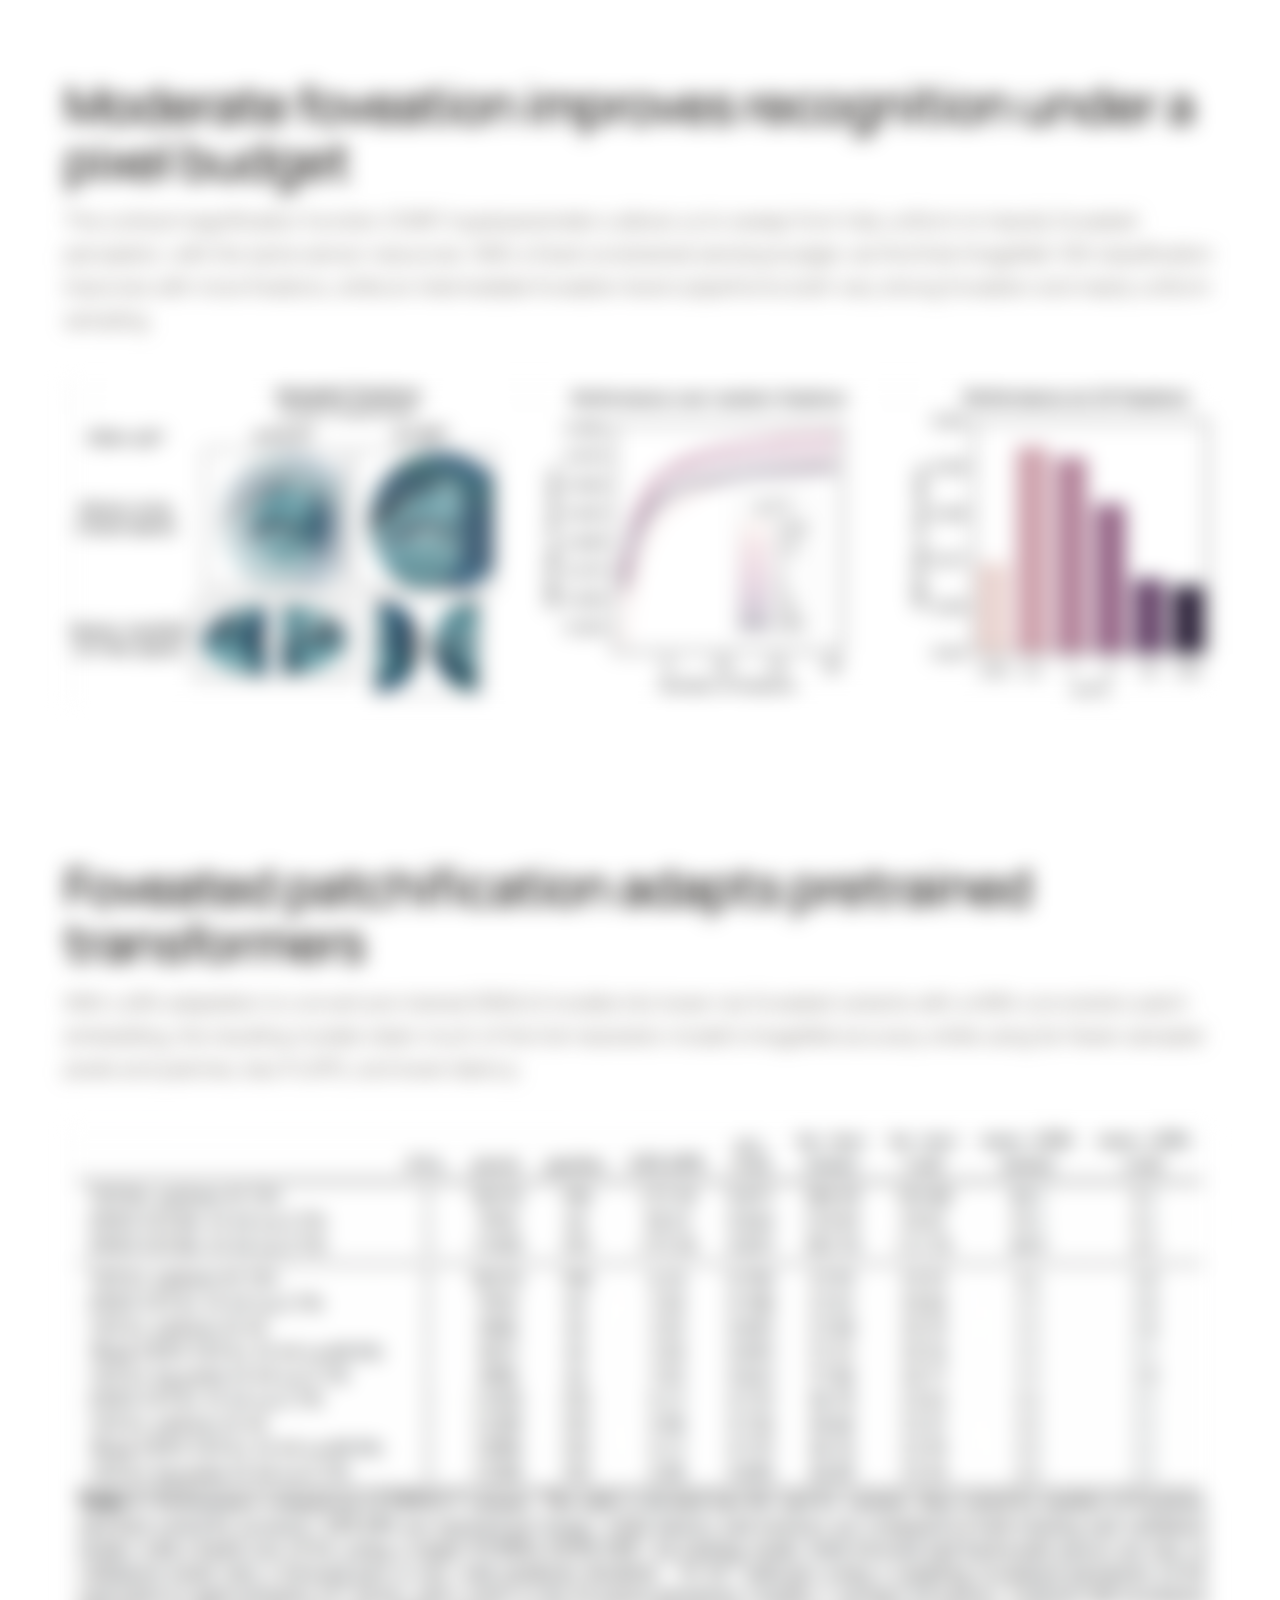
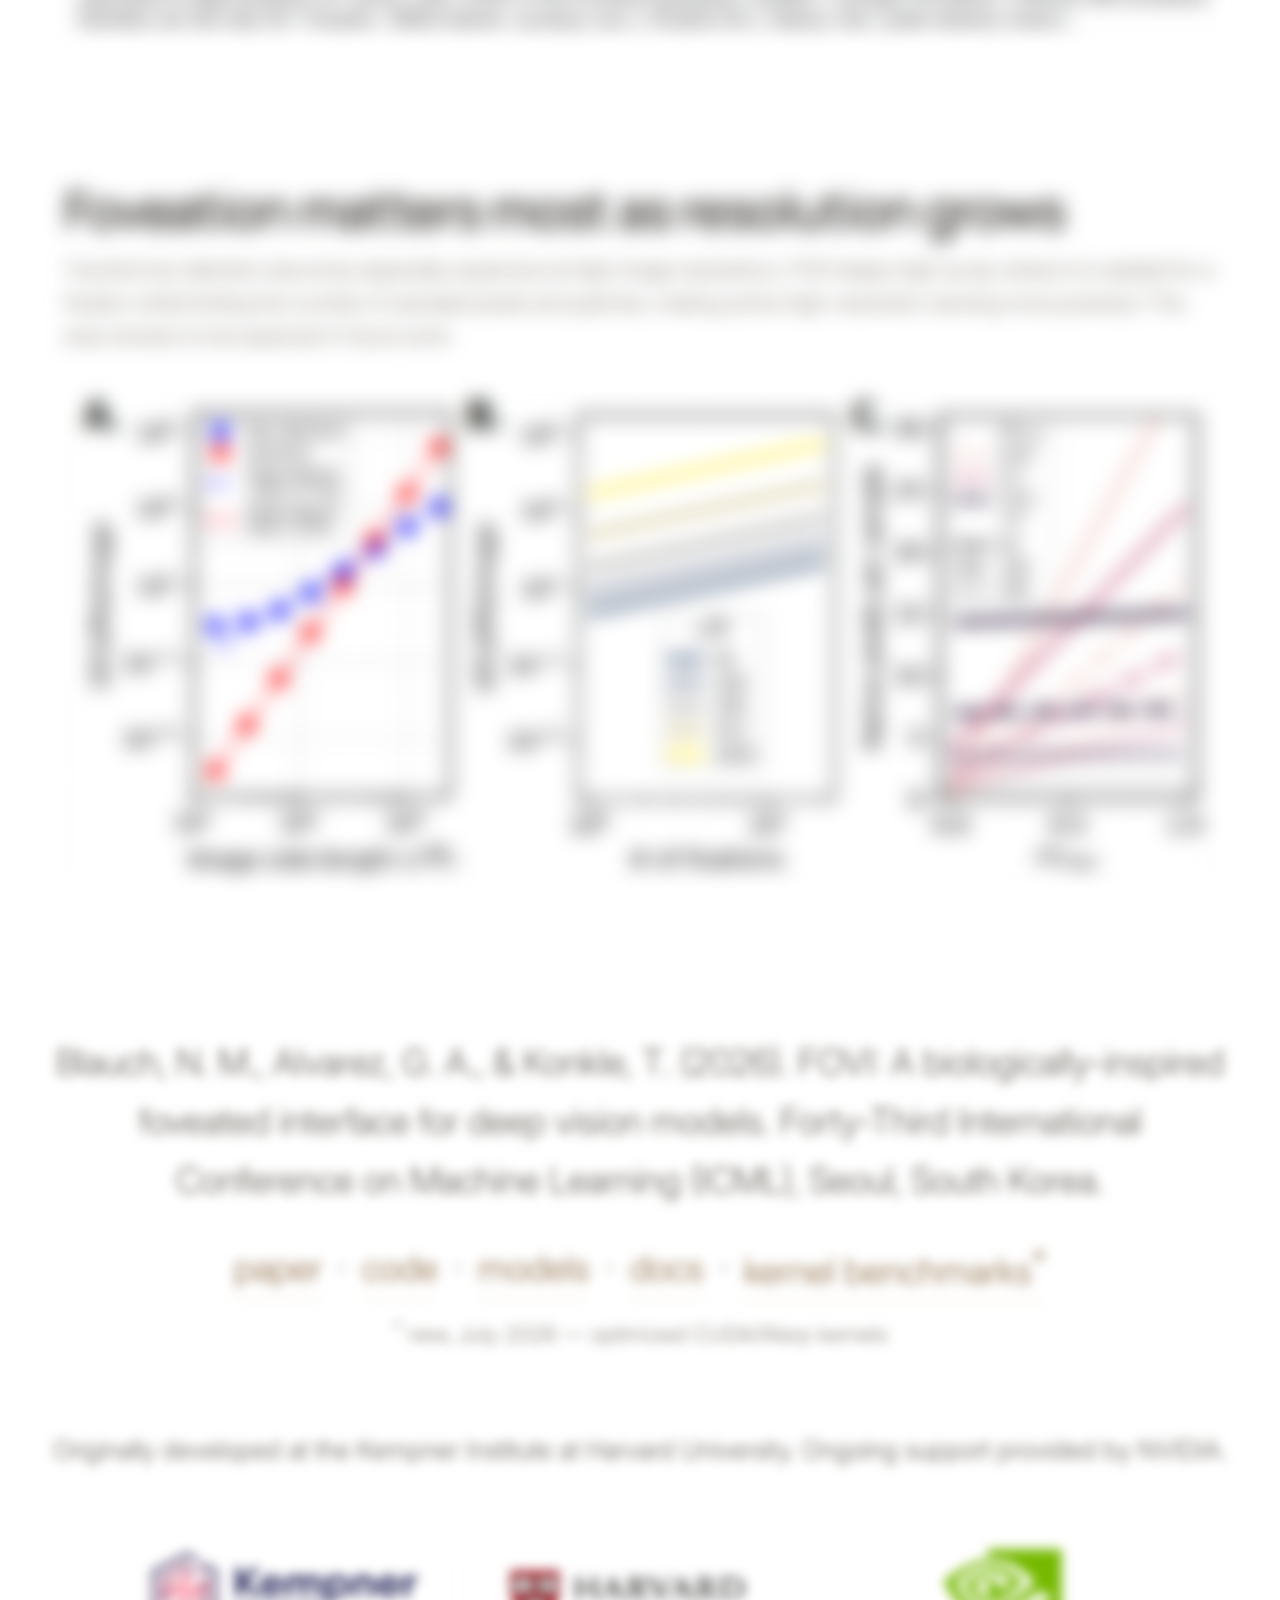
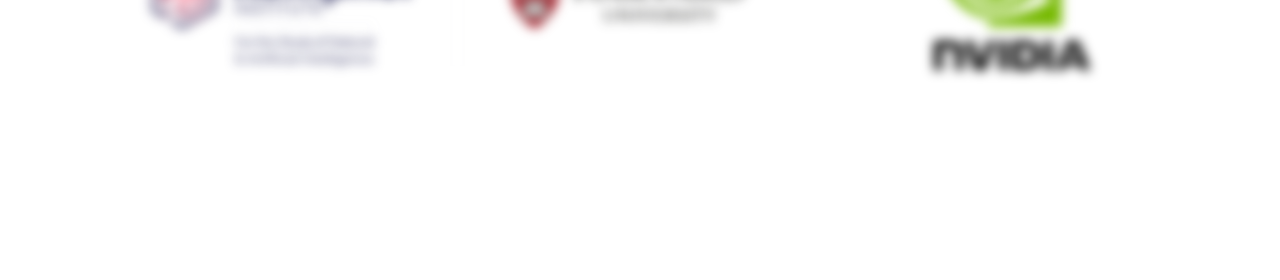
==== commit 8d34b731: "docs: publish optimized-kernel benchmark report; NVIDIA/Kempner credit - Publish the self-contained " ====
--- a/web/foveated-player/index.html
+++ b/web/foveated-player/index.html
@@ -199,7 +199,19 @@
         <a href="https://huggingface.co/fovi-pytorch" target="_blank" rel="noopener noreferrer">models</a>
         <span class="outro-links-sep" aria-hidden="true">·</span>
         <a href="docs/">docs</a>
+        <span class="outro-links-sep" aria-hidden="true">·</span>
+        <a href="kernel-benchmarks.html">kernel benchmarks<sup>*</sup></a>
       </nav>
+      <p class="outro-citation" style="font-size:0.85em;opacity:0.8;margin-top:0.5em;">
+        <sup>*</sup> new, July 2026 — optimized CUDA/Warp kernels
+      </p>
+      <p class="outro-citation" style="margin-top:3em;font-size:1.6rem;line-height:1.6;">
+        Originally developed at the Kempner Institute at Harvard University. Ongoing support provided by NVIDIA.
+      </p>
+      <div class="outro-logos" style="display:flex;gap:56px;align-items:center;justify-content:center;flex-wrap:wrap;margin-top:1.4em;">
+        <a href="https://kempnerinstitute.harvard.edu/" target="_blank" rel="noopener noreferrer"><img src="assets/kempner-logo.png" alt="Kempner Institute at Harvard University" style="height:208px;width:auto;"></a>
+        <a href="https://www.nvidia.com/" target="_blank" rel="noopener noreferrer"><img src="assets/nvidia-logo.svg" alt="NVIDIA" style="height:184px;width:auto;"></a>
+      </div>
     </div>
   </footer>
 
